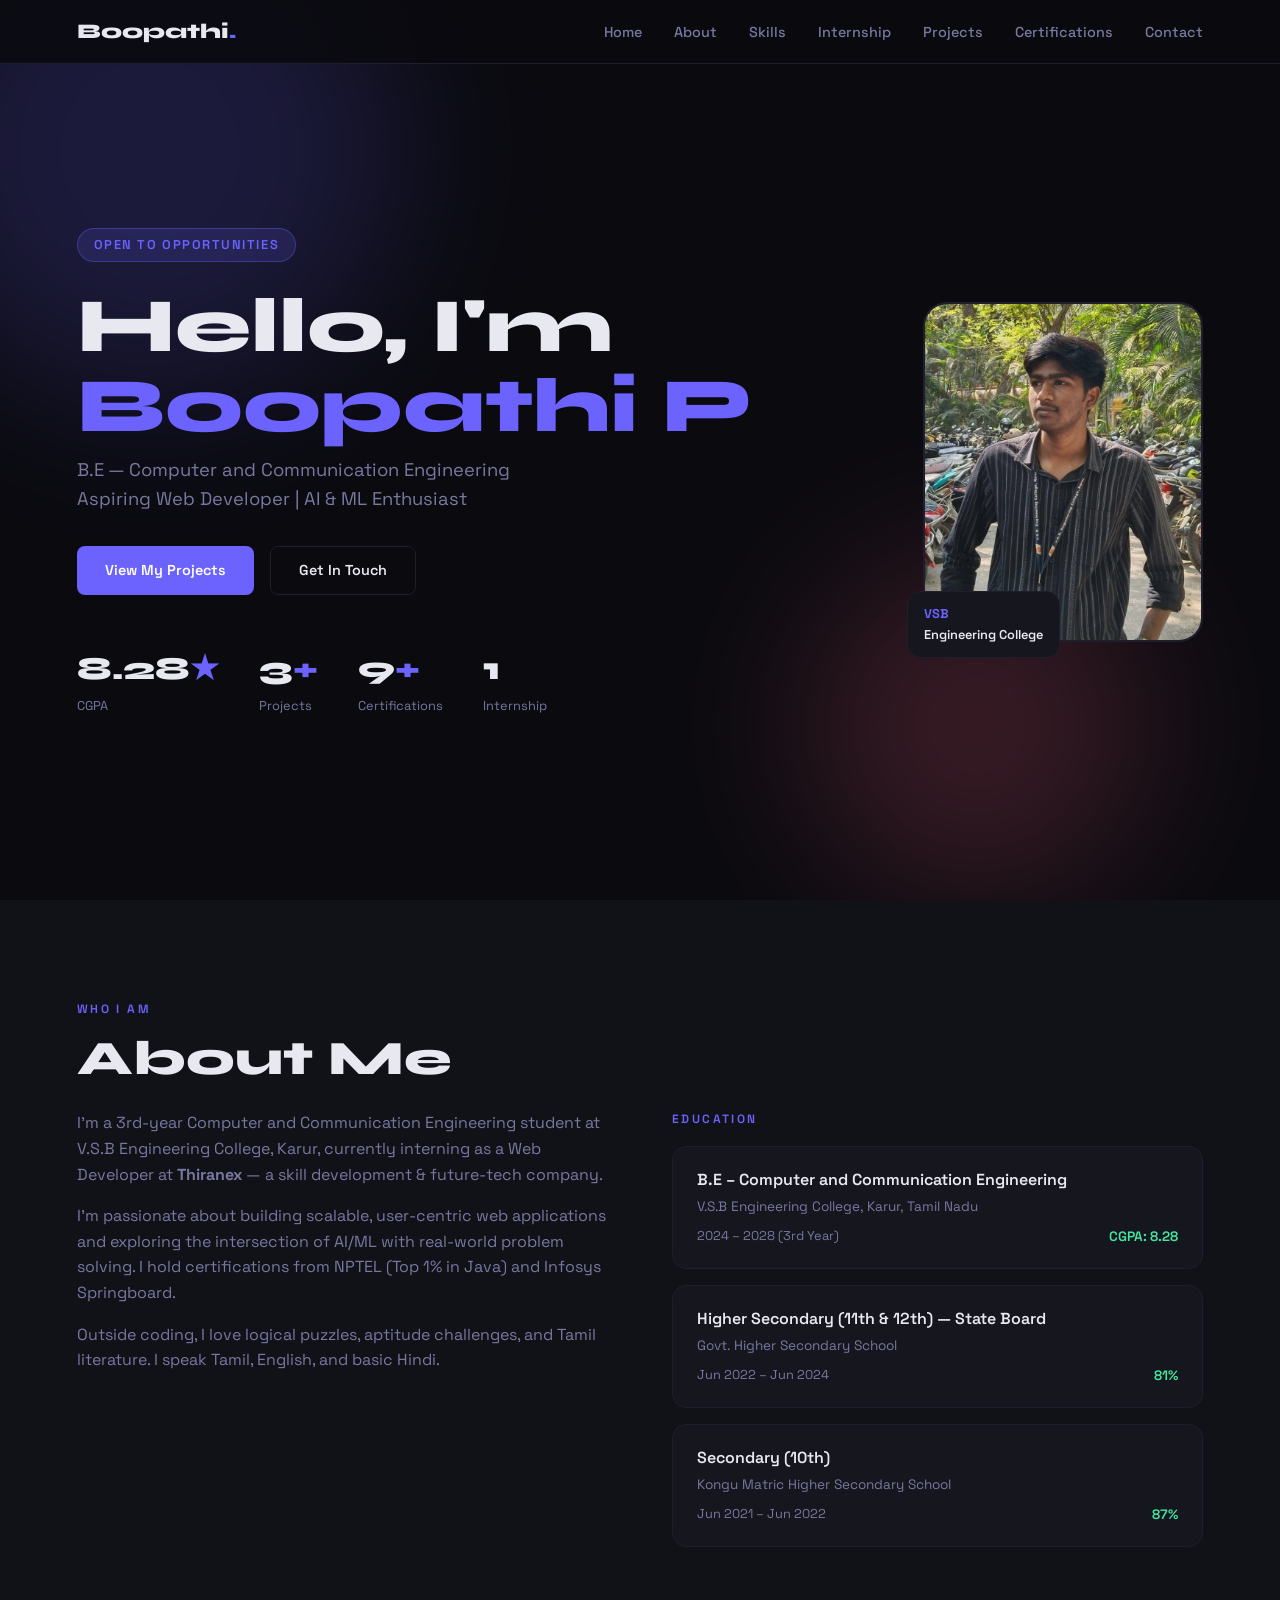
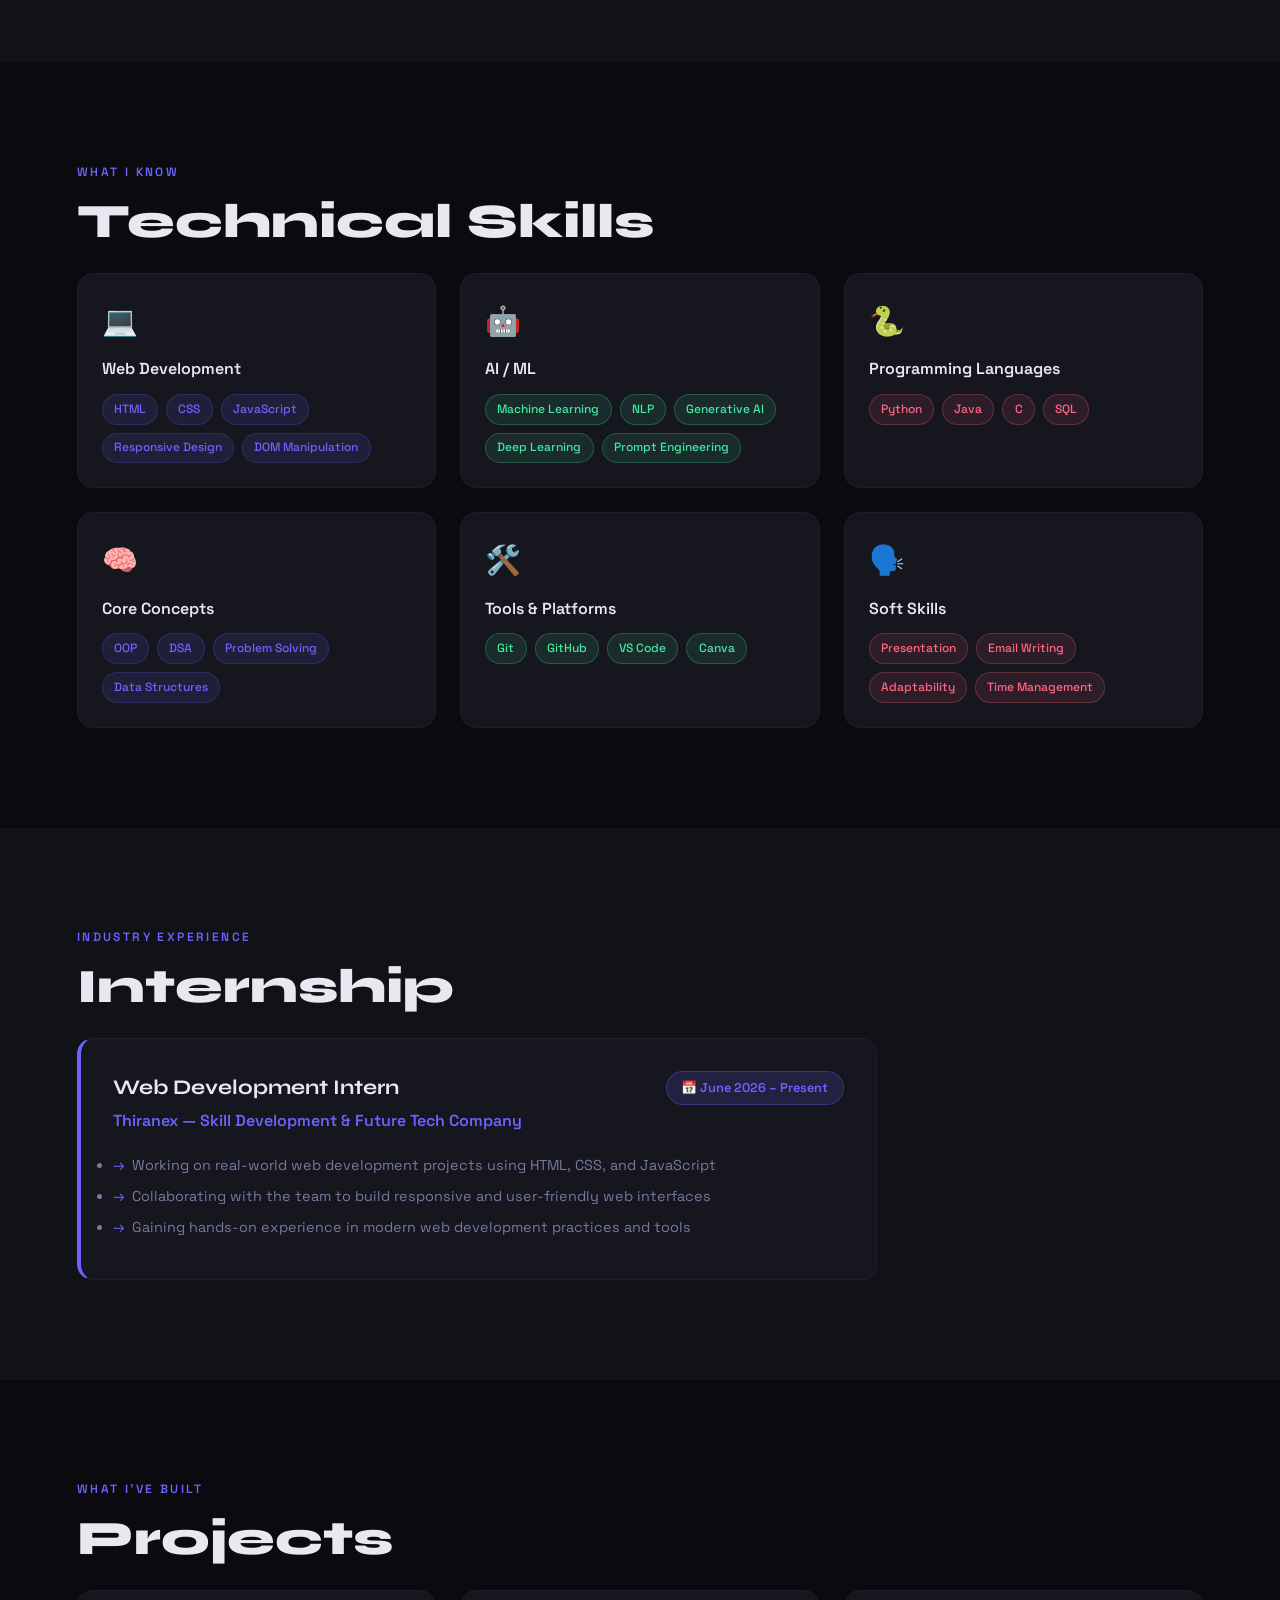
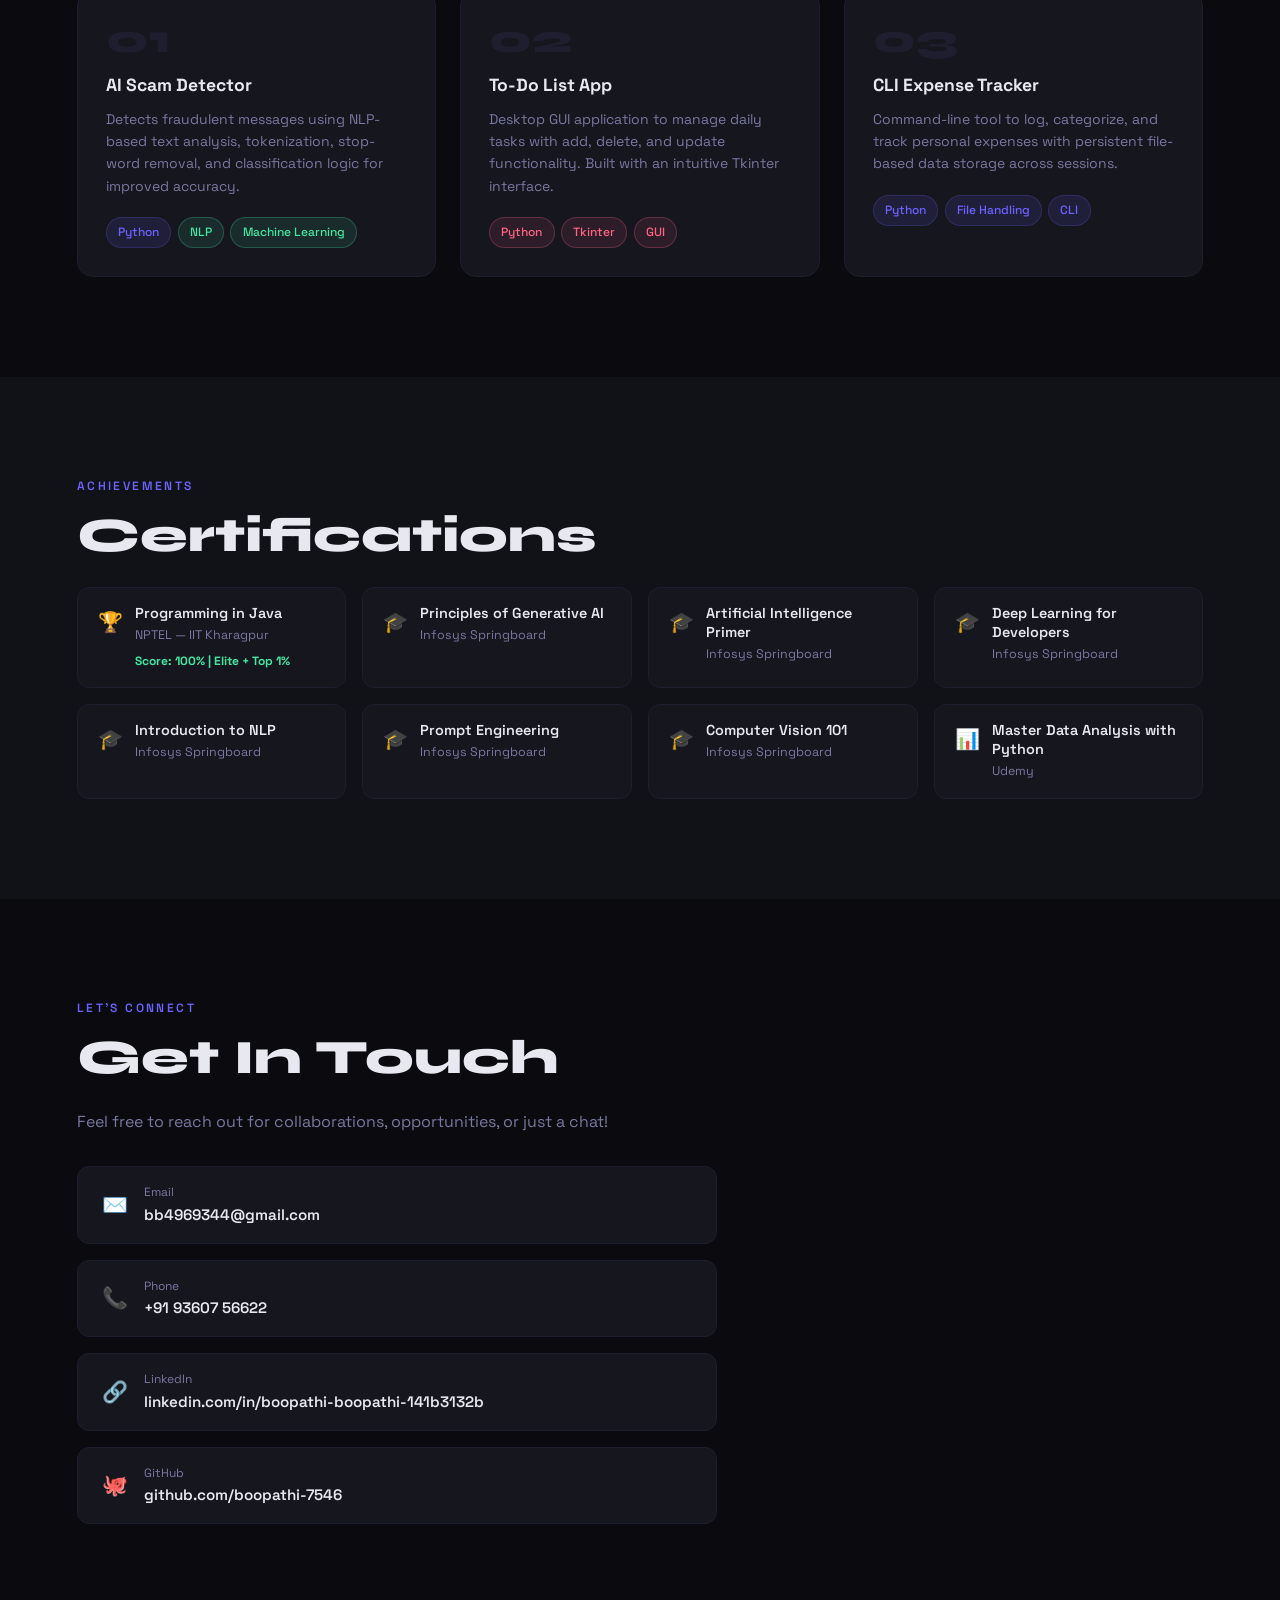
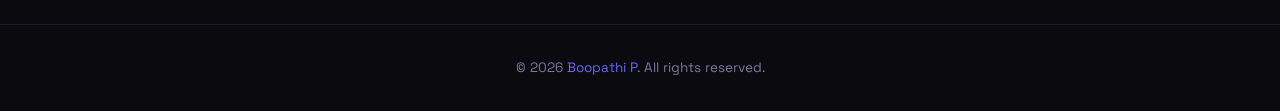
==== index.html @ d45535d6 "Update index.html" ====
<!DOCTYPE html>
<html lang="en">
<head>
  <meta charset="UTF-8" />
  <meta name="viewport" content="width=device-width, initial-scale=1.0"/>
  <meta name="description" content="Boopathi P — Computer and Communication Engineering student at VSB Engineering College. Aspiring Web Developer specializing in AI/ML and Full-Stack Development."/>
  <title>Boopathi P — Web Developer & AI/ML Enthusiast</title>
  <link rel="preconnect" href="https://fonts.googleapis.com">
  <link href="https://fonts.googleapis.com/css2?family=Space+Grotesk:wght@300;400;500;600;700&family=Syne:wght@400;600;700;800&display=swap" rel="stylesheet">
  <style>
    :root {
      --bg: #0a0a0f;
      --surface: #111118;
      --card: #16161f;
      --border: #1e1e2e;
      --accent: #6c63ff;
      --accent2: #ff6584;
      --accent3: #43e8a0;
      --text: #e8e8f0;
      --muted: #7878a0;
      --nav-h: 64px;
    }

    * { margin: 0; padding: 0; box-sizing: border-box; }

    html { scroll-behavior: smooth; }

    body {
      background: var(--bg);
      color: var(--text);
      font-family: 'Space Grotesk', sans-serif;
      line-height: 1.6;
    }

    /* ───── NAV ───── */
    nav {
      position: fixed; top: 0; left: 0; right: 0; z-index: 100;
      height: var(--nav-h);
      background: rgba(10,10,15,0.85);
      backdrop-filter: blur(16px);
      border-bottom: 1px solid var(--border);
      display: flex; align-items: center; justify-content: space-between;
      padding: 0 6vw;
    }
    .nav-logo {
      font-family: 'Syne', sans-serif;
      font-weight: 800; font-size: 1.3rem;
      color: var(--text);
      text-decoration: none;
    }
    .nav-logo span { color: var(--accent); }
    .nav-links { display: flex; gap: 2rem; list-style: none; }
    .nav-links a {
      color: var(--muted); text-decoration: none;
      font-size: 0.9rem; font-weight: 500;
      transition: color 0.2s;
    }
    .nav-links a:hover { color: var(--text); }

    /* ───── SECTIONS ───── */
    section { padding: 100px 6vw; }
    section:first-of-type { padding-top: calc(var(--nav-h) + 80px); }

    .section-label {
      font-size: 0.75rem; font-weight: 600;
      letter-spacing: 0.2em; text-transform: uppercase;
      color: var(--accent); margin-bottom: 0.75rem;
    }
    .section-title {
      font-family: 'Syne', sans-serif;
      font-size: clamp(2rem, 4vw, 3rem);
      font-weight: 800; line-height: 1.15;
      margin-bottom: 1.5rem;
    }

    /* ───── HERO ───── */
    #home {
      min-height: 100vh;
      display: flex; align-items: center;
      position: relative; overflow: hidden;
    }
    .hero-grid {
      display: grid;
      grid-template-columns: 1fr auto;
      gap: 4rem; align-items: center;
      width: 100%; max-width: 1200px; margin: auto;
    }
    .hero-tag {
      display: inline-block;
      background: rgba(108,99,255,0.15);
      border: 1px solid rgba(108,99,255,0.35);
      color: var(--accent);
      font-size: 0.8rem; font-weight: 600;
      letter-spacing: 0.12em; text-transform: uppercase;
      padding: 0.35rem 1rem; border-radius: 100px;
      margin-bottom: 1.5rem;
    }
    .hero-name {
      font-family: 'Syne', sans-serif;
      font-size: clamp(2.8rem, 6vw, 5rem);
      font-weight: 800; line-height: 1.05;
      margin-bottom: 0.5rem;
    }
    .hero-name .highlight { color: var(--accent); }
    .hero-sub {
      font-size: 1.15rem; color: var(--muted);
      margin-bottom: 2rem; max-width: 480px;
    }
    .hero-btns { display: flex; gap: 1rem; flex-wrap: wrap; }
    .btn {
      display: inline-flex; align-items: center; gap: 0.5rem;
      padding: 0.75rem 1.75rem;
      border-radius: 8px; font-weight: 600;
      font-size: 0.9rem; text-decoration: none;
      transition: all 0.2s; cursor: pointer; border: none;
    }
    .btn-primary {
      background: var(--accent); color: #fff;
    }
    .btn-primary:hover { background: #5750d9; transform: translateY(-2px); }
    .btn-outline {
      background: transparent;
      border: 1.5px solid var(--border);
      color: var(--text);
    }
    .btn-outline:hover { border-color: var(--accent); color: var(--accent); }

    .hero-stats {
      display: flex; gap: 2.5rem; margin-top: 3rem;
    }
    .stat-num {
      font-family: 'Syne', sans-serif;
      font-size: 2rem; font-weight: 800; color: var(--text);
    }
    .stat-num span { color: var(--accent); }
    .stat-label { font-size: 0.8rem; color: var(--muted); margin-top: 0.1rem; }

    /* Photo card */
    .hero-photo-wrap {
      position: relative; flex-shrink: 0;
    }
    .hero-photo {
      width: 280px; height: 340px;
      border-radius: 24px;
      object-fit: cover; object-position: center top;
      display: block;
      border: 2px solid var(--border);
      filter: grayscale(15%);
    }
    .photo-badge {
      position: absolute; bottom: -16px; left: -16px;
      background: var(--card);
      border: 1.5px solid var(--border);
      border-radius: 14px;
      padding: 0.75rem 1rem;
      font-size: 0.8rem; font-weight: 600;
    }
    .photo-badge .college { color: var(--accent); font-weight: 700; }

    /* bg blobs */
    .blob {
      position: absolute; border-radius: 50%;
      filter: blur(80px); pointer-events: none; opacity: 0.18;
    }
    .blob-1 { width: 500px; height: 500px; background: var(--accent); top: -100px; left: -100px; }
    .blob-2 { width: 350px; height: 350px; background: var(--accent2); bottom: 0; right: 10%; }

    /* ───── ABOUT ───── */
    #about { background: var(--surface); }
    .about-grid {
      display: grid; grid-template-columns: 1fr 1fr; gap: 4rem; align-items: start;
    }
    .about-text p { color: var(--muted); margin-bottom: 1rem; }
    .edu-card {
      background: var(--card); border: 1px solid var(--border);
      border-radius: 14px; padding: 1.25rem 1.5rem;
      margin-bottom: 1rem;
    }
    .edu-card h4 { font-size: 1rem; font-weight: 600; margin-bottom: 0.25rem; }
    .edu-card .inst { color: var(--muted); font-size: 0.85rem; }
    .edu-card .meta { display: flex; justify-content: space-between; margin-top: 0.5rem; }
    .edu-card .year { color: var(--muted); font-size: 0.8rem; }
    .edu-card .score { color: var(--accent3); font-weight: 600; font-size: 0.85rem; }

    /* ───── SKILLS ───── */
    #skills { }
    .skills-grid { display: grid; grid-template-columns: repeat(auto-fit, minmax(280px, 1fr)); gap: 1.5rem; }
    .skill-card {
      background: var(--card); border: 1px solid var(--border);
      border-radius: 16px; padding: 1.5rem;
      transition: border-color 0.2s, transform 0.2s;
    }
    .skill-card:hover { border-color: var(--accent); transform: translateY(-4px); }
    .skill-icon { font-size: 1.8rem; margin-bottom: 0.75rem; }
    .skill-card h3 { font-size: 1rem; font-weight: 600; margin-bottom: 0.75rem; }
    .skill-tags { display: flex; flex-wrap: wrap; gap: 0.5rem; }
    .tag {
      background: rgba(108,99,255,0.12);
      border: 1px solid rgba(108,99,255,0.2);
      color: var(--accent);
      font-size: 0.75rem; font-weight: 500;
      padding: 0.3rem 0.7rem; border-radius: 100px;
    }
    .tag.green {
      background: rgba(67,232,160,0.1);
      border-color: rgba(67,232,160,0.25);
      color: var(--accent3);
    }
    .tag.pink {
      background: rgba(255,101,132,0.1);
      border-color: rgba(255,101,132,0.25);
      color: var(--accent2);
    }

    /* ───── INTERNSHIP ───── */
    #internship { background: var(--surface); }
    .intern-card {
      background: var(--card); border: 1px solid var(--border);
      border-left: 4px solid var(--accent);
      border-radius: 16px; padding: 2rem;
      max-width: 800px;
    }
    .intern-header { display: flex; justify-content: space-between; align-items: flex-start; flex-wrap: wrap; gap: 1rem; }
    .intern-title { font-family: 'Syne', sans-serif; font-size: 1.3rem; font-weight: 700; }
    .intern-company { color: var(--accent); font-weight: 600; margin: 0.25rem 0; }
    .intern-date {
      background: rgba(108,99,255,0.15); border: 1px solid rgba(108,99,255,0.3);
      color: var(--accent); font-size: 0.8rem; font-weight: 600;
      padding: 0.35rem 0.9rem; border-radius: 100px; white-space: nowrap;
      height: fit-content;
    }
    .intern-desc { margin-top: 1rem; }
    .intern-desc li {
      color: var(--muted); font-size: 0.9rem; margin-bottom: 0.5rem;
      padding-left: 1.2rem; position: relative;
    }
    .intern-desc li::before {
      content: '→'; color: var(--accent);
      position: absolute; left: 0;
    }

    /* ───── PROJECTS ───── */
    #projects { }
    .projects-grid { display: grid; grid-template-columns: repeat(auto-fit, minmax(300px, 1fr)); gap: 1.5rem; }
    .project-card {
      background: var(--card); border: 1px solid var(--border);
      border-radius: 16px; padding: 1.75rem;
      transition: border-color 0.25s, transform 0.25s;
      position: relative; overflow: hidden;
    }
    .project-card::before {
      content: '';
      position: absolute; top: 0; left: 0; right: 0; height: 3px;
      background: linear-gradient(90deg, var(--accent), var(--accent2));
      opacity: 0; transition: opacity 0.25s;
    }
    .project-card:hover { border-color: var(--accent); transform: translateY(-5px); }
    .project-card:hover::before { opacity: 1; }
    .project-num {
      font-family: 'Syne', sans-serif;
      font-size: 2.5rem; font-weight: 800;
      color: var(--border); line-height: 1;
      margin-bottom: 0.75rem;
    }
    .project-card h3 { font-size: 1.1rem; font-weight: 700; margin-bottom: 0.5rem; }
    .project-card p { color: var(--muted); font-size: 0.875rem; margin-bottom: 1.25rem; }
    .project-tech { display: flex; flex-wrap: wrap; gap: 0.4rem; }

    /* ───── CERTIFICATIONS ───── */
    #certifications { background: var(--surface); }
    .cert-list { display: grid; grid-template-columns: repeat(auto-fill, minmax(260px, 1fr)); gap: 1rem; }
    .cert-item {
      background: var(--card); border: 1px solid var(--border);
      border-radius: 12px; padding: 1rem 1.25rem;
      display: flex; align-items: flex-start; gap: 0.75rem;
      transition: border-color 0.2s;
    }
    .cert-item:hover { border-color: var(--accent3); }
    .cert-icon { font-size: 1.25rem; flex-shrink: 0; margin-top: 0.1rem; }
    .cert-name { font-weight: 600; font-size: 0.9rem; line-height: 1.3; }
    .cert-provider { color: var(--muted); font-size: 0.78rem; margin-top: 0.2rem; }
    .cert-score {
      margin-top: 0.35rem;
      font-size: 0.75rem; font-weight: 700;
      color: var(--accent3);
    }

    /* ───── CONTACT ───── */
    #contact { }
    .contact-wrap { max-width: 640px; }
    .contact-links { display: flex; flex-direction: column; gap: 1rem; margin-top: 2rem; }
    .contact-link {
      display: flex; align-items: center; gap: 1rem;
      background: var(--card); border: 1px solid var(--border);
      border-radius: 12px; padding: 1rem 1.5rem;
      text-decoration: none; color: var(--text);
      transition: border-color 0.2s, transform 0.2s;
    }
    .contact-link:hover { border-color: var(--accent); transform: translateX(6px); }
    .contact-link-icon { font-size: 1.3rem; }
    .contact-link-label { font-size: 0.75rem; color: var(--muted); }
    .contact-link-value { font-weight: 600; font-size: 0.95rem; }

    /* ───── FOOTER ───── */
    footer {
      text-align: center; padding: 2rem 6vw;
      border-top: 1px solid var(--border);
      color: var(--muted); font-size: 0.85rem;
    }
    footer span { color: var(--accent); }

    /* ───── RESPONSIVE ───── */
   @media (max-width: 768px) {
  .hero-grid {
    grid-template-columns: 1fr;
    text-align: center;
  }

  .hero-photo-wrap {
    display: block;
    margin: 0 auto 2rem;
  }

  .hero-photo {
    width: 220px;
    height: 270px;
    margin: auto;
  }

  .about-grid {
    grid-template-columns: 1fr;
  }

  .nav-links {
    display: none;
  }

  .hero-stats {
    gap: 1rem;
    justify-content: center;
    flex-wrap: wrap;
  }
}
    /* ───── ANIMATIONS ───── */
    @keyframes fadeUp {
      from { opacity: 0; transform: translateY(30px); }
      to   { opacity: 1; transform: translateY(0); }
    }
    .hero-tag, .hero-name, .hero-sub, .hero-btns, .hero-stats {
      animation: fadeUp 0.7s ease both;
    }
    .hero-tag   { animation-delay: 0.1s; }
    .hero-name  { animation-delay: 0.2s; }
    .hero-sub   { animation-delay: 0.3s; }
    .hero-btns  { animation-delay: 0.4s; }
    .hero-stats { animation-delay: 0.5s; }
  </style>
</head>
<body>

<!-- NAV -->
<nav>
  <a class="nav-logo" href="#home">Boopathi<span>.</span></a>
  <ul class="nav-links">
    <li><a href="#home">Home</a></li>
    <li><a href="#about">About</a></li>
    <li><a href="#skills">Skills</a></li>
    <li><a href="#internship">Internship</a></li>
    <li><a href="#projects">Projects</a></li>
    <li><a href="#certifications">Certifications</a></li>
    <li><a href="#contact">Contact</a></li>
  </ul>
</nav>

<!-- HERO -->
<section id="home">
  <div class="blob blob-1"></div>
  <div class="blob blob-2"></div>
  <div class="hero-grid">
    <div>
      <div class="hero-tag">Open to Opportunities</div>
      <h1 class="hero-name">Hello, I'm<br><span class="highlight">Boopathi P</span></h1>
      <p class="hero-sub">B.E — Computer and Communication Engineering<br>
        Aspiring Web Developer | AI & ML Enthusiast</p>
      <div class="hero-btns">
        <a href="#projects" class="btn btn-primary">View My Projects</a>
        <a href="#contact" class="btn btn-outline">Get In Touch</a>
      </div>
      <div class="hero-stats">
        <div>
          <div class="stat-num">8.28<span>★</span></div>
          <div class="stat-label">CGPA</div>
        </div>
        <div>
          <div class="stat-num">3<span>+</span></div>
          <div class="stat-label">Projects</div>
        </div>
        <div>
          <div class="stat-num">9<span>+</span></div>
          <div class="stat-label">Certifications</div>
        </div>
        <div>
          <div class="stat-num">1</div>
          <div class="stat-label">Internship</div>
        </div>
      </div>
    </div>
    <div class="hero-photo-wrap">
      <!-- Replace the src below with your actual photo path -->
      <img class="hero-photo" src="boopathi.jpeg" alt="Boopathi P — CCE student at VSB Engineering College" />
      <div class="photo-badge">
        <div class="college">VSB</div>
        <div>Engineering College</div>
      </div>
    </div>
  </div>
</section>

<!-- ABOUT -->
<section id="about">
  <div class="section-label">Who I Am</div>
  <h2 class="section-title">About Me</h2>
  <div class="about-grid">
    <div class="about-text">
      <p>I'm a 3rd-year Computer and Communication Engineering student at V.S.B Engineering College, Karur, currently interning as a Web Developer at <strong>Thiranex</strong> — a skill development & future-tech company.</p>
      <p>I'm passionate about building scalable, user-centric web applications and exploring the intersection of AI/ML with real-world problem solving. I hold certifications from NPTEL (Top 1% in Java) and Infosys Springboard.</p>
      <p>Outside coding, I love logical puzzles, aptitude challenges, and Tamil literature. I speak Tamil, English, and basic Hindi.</p>
    </div>
    <div>
      <div class="section-label" style="margin-bottom:1rem;">Education</div>
      <div class="edu-card">
        <h4>B.E – Computer and Communication Engineering</h4>
        <div class="inst">V.S.B Engineering College, Karur, Tamil Nadu</div>
        <div class="meta">
          <span class="year">2024 – 2028 (3rd Year)</span>
          <span class="score">CGPA: 8.28</span>
        </div>
      </div>
      <div class="edu-card">
        <h4>Higher Secondary (11th & 12th) — State Board</h4>
        <div class="inst">Govt. Higher Secondary School</div>
        <div class="meta">
          <span class="year">Jun 2022 – Jun 2024</span>
          <span class="score">81%</span>
        </div>
      </div>
      <div class="edu-card">
        <h4>Secondary (10th)</h4>
        <div class="inst">Kongu Matric Higher Secondary School</div>
        <div class="meta">
          <span class="year">Jun 2021 – Jun 2022</span>
          <span class="score">87%</span>
        </div>
      </div>
    </div>
  </div>
</section>

<!-- SKILLS -->
<section id="skills">
  <div class="section-label">What I Know</div>
  <h2 class="section-title">Technical Skills</h2>
  <div class="skills-grid">
    <div class="skill-card">
      <div class="skill-icon">💻</div>
      <h3>Web Development</h3>
      <div class="skill-tags">
        <span class="tag">HTML</span>
        <span class="tag">CSS</span>
        <span class="tag">JavaScript</span>
        <span class="tag">Responsive Design</span>
        <span class="tag">DOM Manipulation</span>
      </div>
    </div>
    <div class="skill-card">
      <div class="skill-icon">🤖</div>
      <h3>AI / ML</h3>
      <div class="skill-tags">
        <span class="tag green">Machine Learning</span>
        <span class="tag green">NLP</span>
        <span class="tag green">Generative AI</span>
        <span class="tag green">Deep Learning</span>
        <span class="tag green">Prompt Engineering</span>
      </div>
    </div>
    <div class="skill-card">
      <div class="skill-icon">🐍</div>
      <h3>Programming Languages</h3>
      <div class="skill-tags">
        <span class="tag pink">Python</span>
        <span class="tag pink">Java</span>
        <span class="tag pink">C</span>
        <span class="tag pink">SQL</span>
      </div>
    </div>
    <div class="skill-card">
      <div class="skill-icon">🧠</div>
      <h3>Core Concepts</h3>
      <div class="skill-tags">
        <span class="tag">OOP</span>
        <span class="tag">DSA</span>
        <span class="tag">Problem Solving</span>
        <span class="tag">Data Structures</span>
      </div>
    </div>
    <div class="skill-card">
      <div class="skill-icon">🛠️</div>
      <h3>Tools & Platforms</h3>
      <div class="skill-tags">
        <span class="tag green">Git</span>
        <span class="tag green">GitHub</span>
        <span class="tag green">VS Code</span>
        <span class="tag green">Canva</span>
      </div>
    </div>
    <div class="skill-card">
      <div class="skill-icon">🗣️</div>
      <h3>Soft Skills</h3>
      <div class="skill-tags">
        <span class="tag pink">Presentation</span>
        <span class="tag pink">Email Writing</span>
        <span class="tag pink">Adaptability</span>
        <span class="tag pink">Time Management</span>
      </div>
    </div>
  </div>
</section>

<!-- INTERNSHIP -->
<section id="internship">
  <div class="section-label">Industry Experience</div>
  <h2 class="section-title">Internship</h2>
  <div class="intern-card">
    <div class="intern-header">
      <div>
        <div class="intern-title">Web Development Intern</div>
        <div class="intern-company">Thiranex — Skill Development & Future Tech Company</div>
      </div>
      <div class="intern-date">📅 June 2026 – Present</div>
    </div>
    <ul class="intern-desc">
      <li>Working on real-world web development projects using HTML, CSS, and JavaScript</li>
      <li>Collaborating with the team to build responsive and user-friendly web interfaces</li>
      <li>Gaining hands-on experience in modern web development practices and tools</li>
    </ul>
  </div>
</section>

<!-- PROJECTS -->
<section id="projects">
  <div class="section-label">What I've Built</div>
  <h2 class="section-title">Projects</h2>
  <div class="projects-grid">
    <div class="project-card">
      <div class="project-num">01</div>
      <h3>AI Scam Detector</h3>
      <p>Detects fraudulent messages using NLP-based text analysis, tokenization, stop-word removal, and classification logic for improved accuracy.</p>
      <div class="project-tech">
        <span class="tag">Python</span>
        <span class="tag green">NLP</span>
        <span class="tag green">Machine Learning</span>
      </div>
    </div>
    <div class="project-card">
      <div class="project-num">02</div>
      <h3>To-Do List App</h3>
      <p>Desktop GUI application to manage daily tasks with add, delete, and update functionality. Built with an intuitive Tkinter interface.</p>
      <div class="project-tech">
        <span class="tag pink">Python</span>
        <span class="tag pink">Tkinter</span>
        <span class="tag pink">GUI</span>
      </div>
    </div>
    <div class="project-card">
      <div class="project-num">03</div>
      <h3>CLI Expense Tracker</h3>
      <p>Command-line tool to log, categorize, and track personal expenses with persistent file-based data storage across sessions.</p>
      <div class="project-tech">
        <span class="tag">Python</span>
        <span class="tag">File Handling</span>
        <span class="tag">CLI</span>
      </div>
    </div>
  </div>
</section>

<!-- CERTIFICATIONS -->
<section id="certifications">
  <div class="section-label">Achievements</div>
  <h2 class="section-title">Certifications</h2>
  <div class="cert-list">
    <div class="cert-item">
      <div class="cert-icon">🏆</div>
      <div>
        <div class="cert-name">Programming in Java</div>
        <div class="cert-provider">NPTEL — IIT Kharagpur</div>
        <div class="cert-score">Score: 100% | Elite + Top 1%</div>
      </div>
    </div>
    <div class="cert-item">
      <div class="cert-icon">🎓</div>
      <div>
        <div class="cert-name">Principles of Generative AI</div>
        <div class="cert-provider">Infosys Springboard</div>
      </div>
    </div>
    <div class="cert-item">
      <div class="cert-icon">🎓</div>
      <div>
        <div class="cert-name">Artificial Intelligence Primer</div>
        <div class="cert-provider">Infosys Springboard</div>
      </div>
    </div>
    <div class="cert-item">
      <div class="cert-icon">🎓</div>
      <div>
        <div class="cert-name">Deep Learning for Developers</div>
        <div class="cert-provider">Infosys Springboard</div>
      </div>
    </div>
    <div class="cert-item">
      <div class="cert-icon">🎓</div>
      <div>
        <div class="cert-name">Introduction to NLP</div>
        <div class="cert-provider">Infosys Springboard</div>
      </div>
    </div>
    <div class="cert-item">
      <div class="cert-icon">🎓</div>
      <div>
        <div class="cert-name">Prompt Engineering</div>
        <div class="cert-provider">Infosys Springboard</div>
      </div>
    </div>
    <div class="cert-item">
      <div class="cert-icon">🎓</div>
      <div>
        <div class="cert-name">Computer Vision 101</div>
        <div class="cert-provider">Infosys Springboard</div>
      </div>
    </div>
    <div class="cert-item">
      <div class="cert-icon">📊</div>
      <div>
        <div class="cert-name">Master Data Analysis with Python</div>
        <div class="cert-provider">Udemy</div>
      </div>
    </div>
  </div>
</section>

<!-- CONTACT -->
<section id="contact">
  <div class="section-label">Let's Connect</div>
  <h2 class="section-title">Get In Touch</h2>
  <div class="contact-wrap">
    <p style="color:var(--muted); margin-bottom:0.5rem;">Feel free to reach out for collaborations, opportunities, or just a chat!</p>
    <div class="contact-links">
      <a class="contact-link" href="mailto:bb4969344@gmail.com">
        <span class="contact-link-icon">✉️</span>
        <div>
          <div class="contact-link-label">Email</div>
          <div class="contact-link-value">bb4969344@gmail.com</div>
        </div>
      </a>
      <a class="contact-link" href="tel:+919360756622">
        <span class="contact-link-icon">📞</span>
        <div>
          <div class="contact-link-label">Phone</div>
          <div class="contact-link-value">+91 93607 56622</div>
        </div>
      </a>
      <a class="contact-link" href="https://www.linkedin.com/in/boopathi-boopathi-141b3132b" target="_blank">
        <span class="contact-link-icon">🔗</span>
        <div>
          <div class="contact-link-label">LinkedIn</div>
          <div class="contact-link-value">linkedin.com/in/boopathi-boopathi-141b3132b</div>
        </div>
      </a>
      <a class="contact-link" href="https://github.com/boopathi-7546" target="_blank">
        <span class="contact-link-icon">🐙</span>
        <div>
          <div class="contact-link-label">GitHub</div>
          <div class="contact-link-value">github.com/boopathi-7546</div>
        </div>
      </a>
    </div>
  </div>
</section>

<!-- FOOTER -->
<footer>
  <p>© 2026 <span>Boopathi P</span>. All rights reserved.</p>
</footer>

</body>
</html>
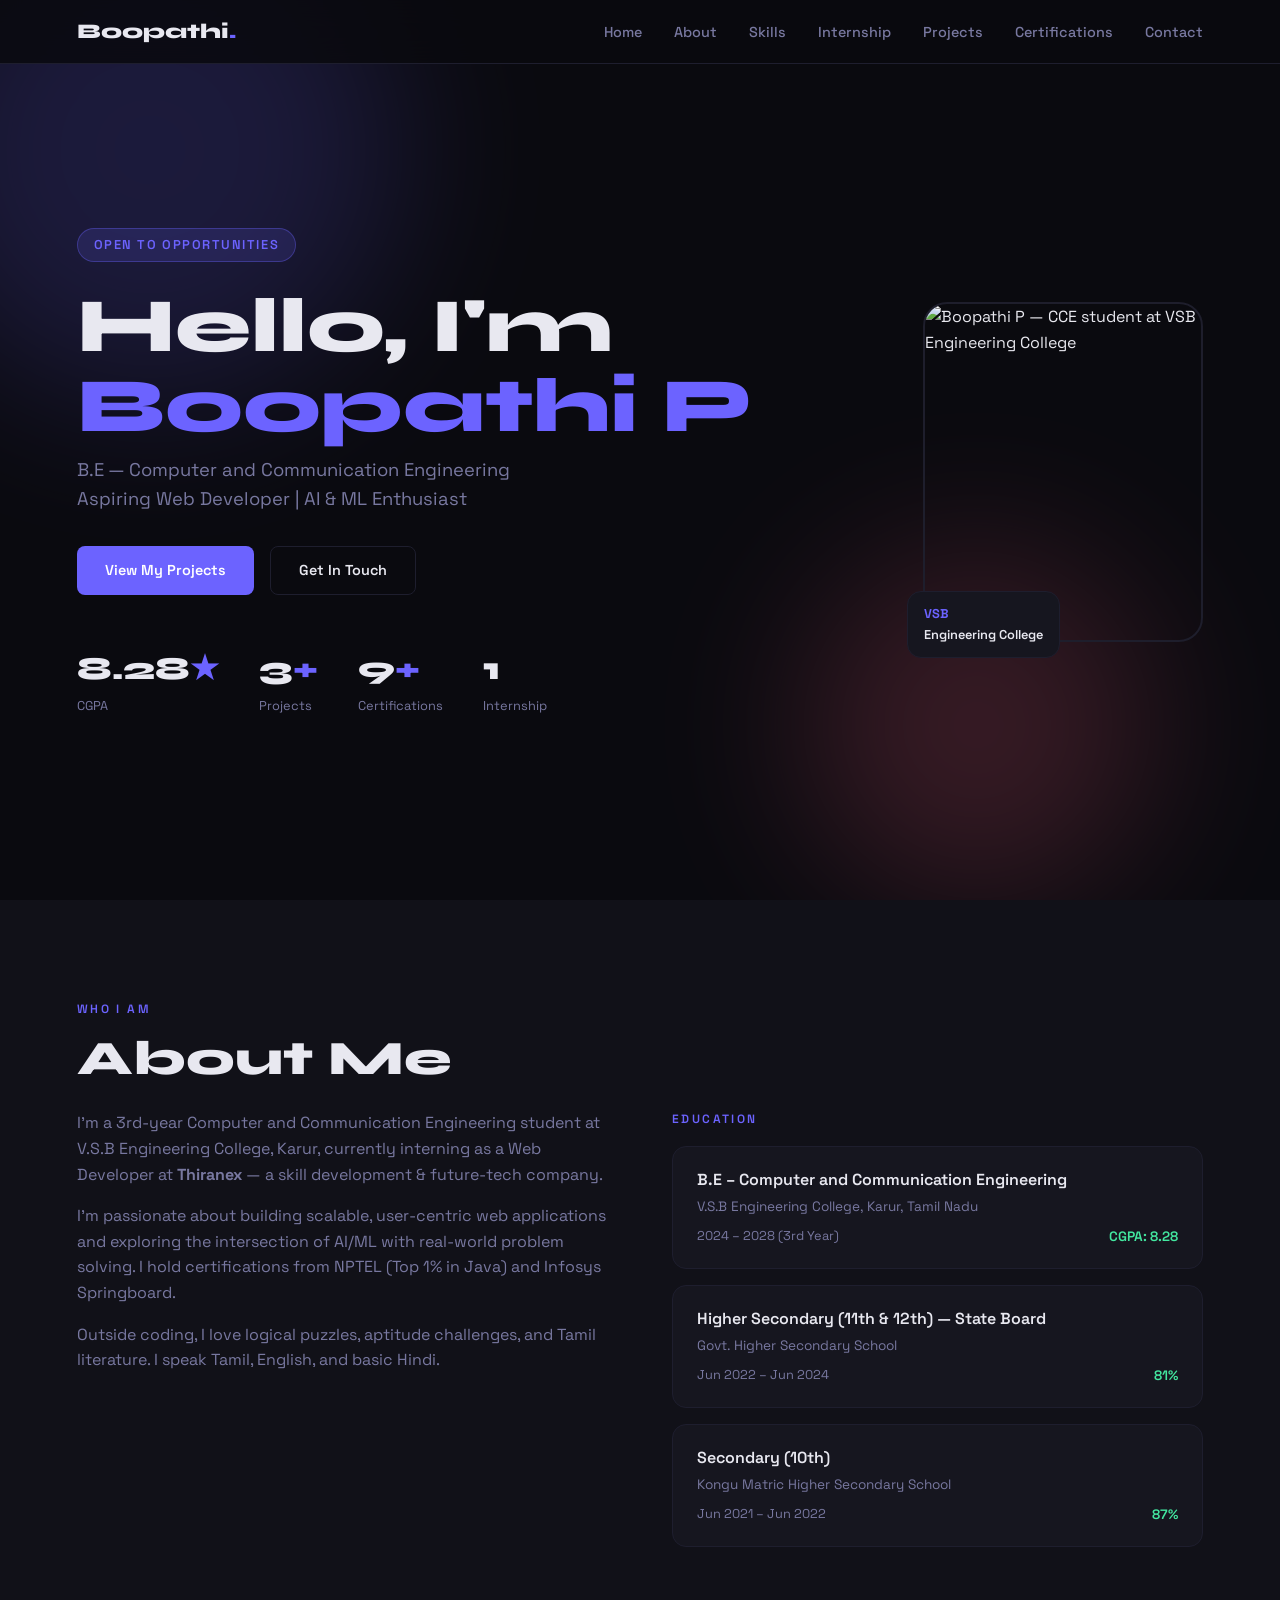
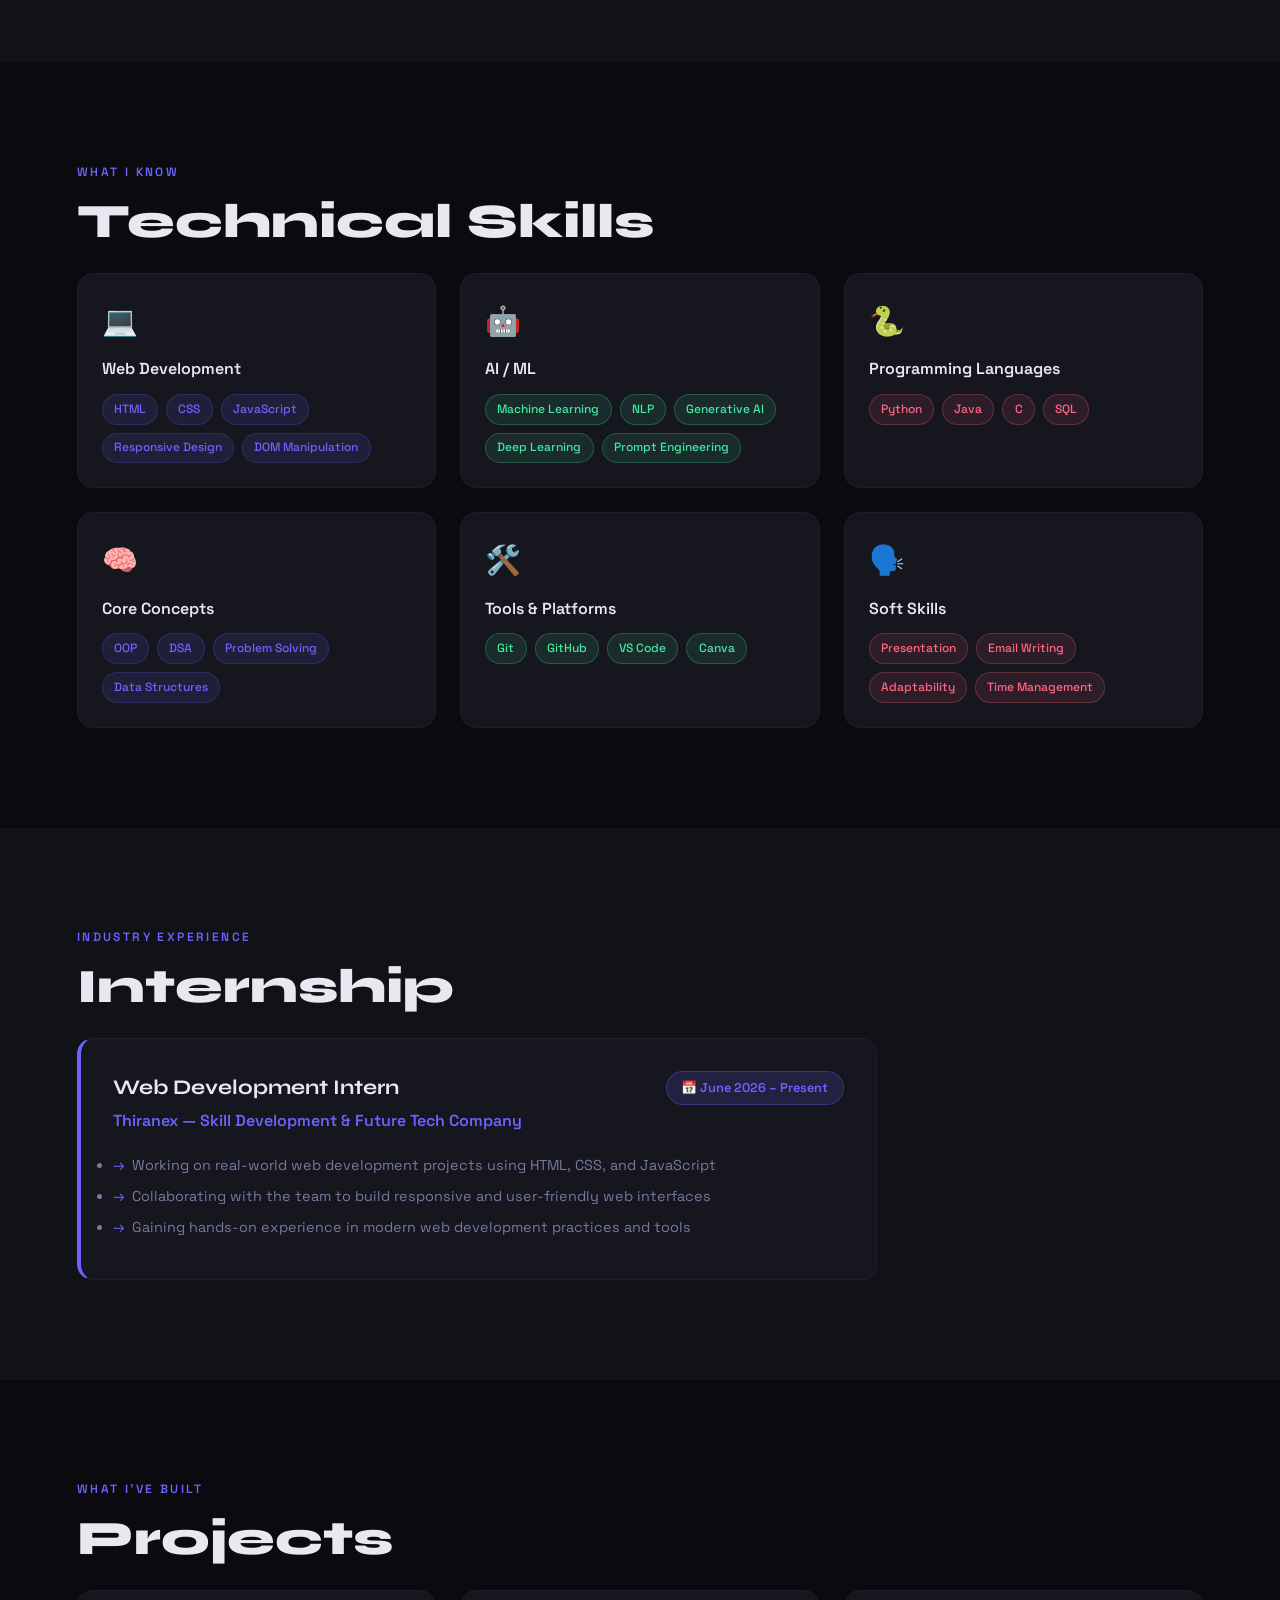
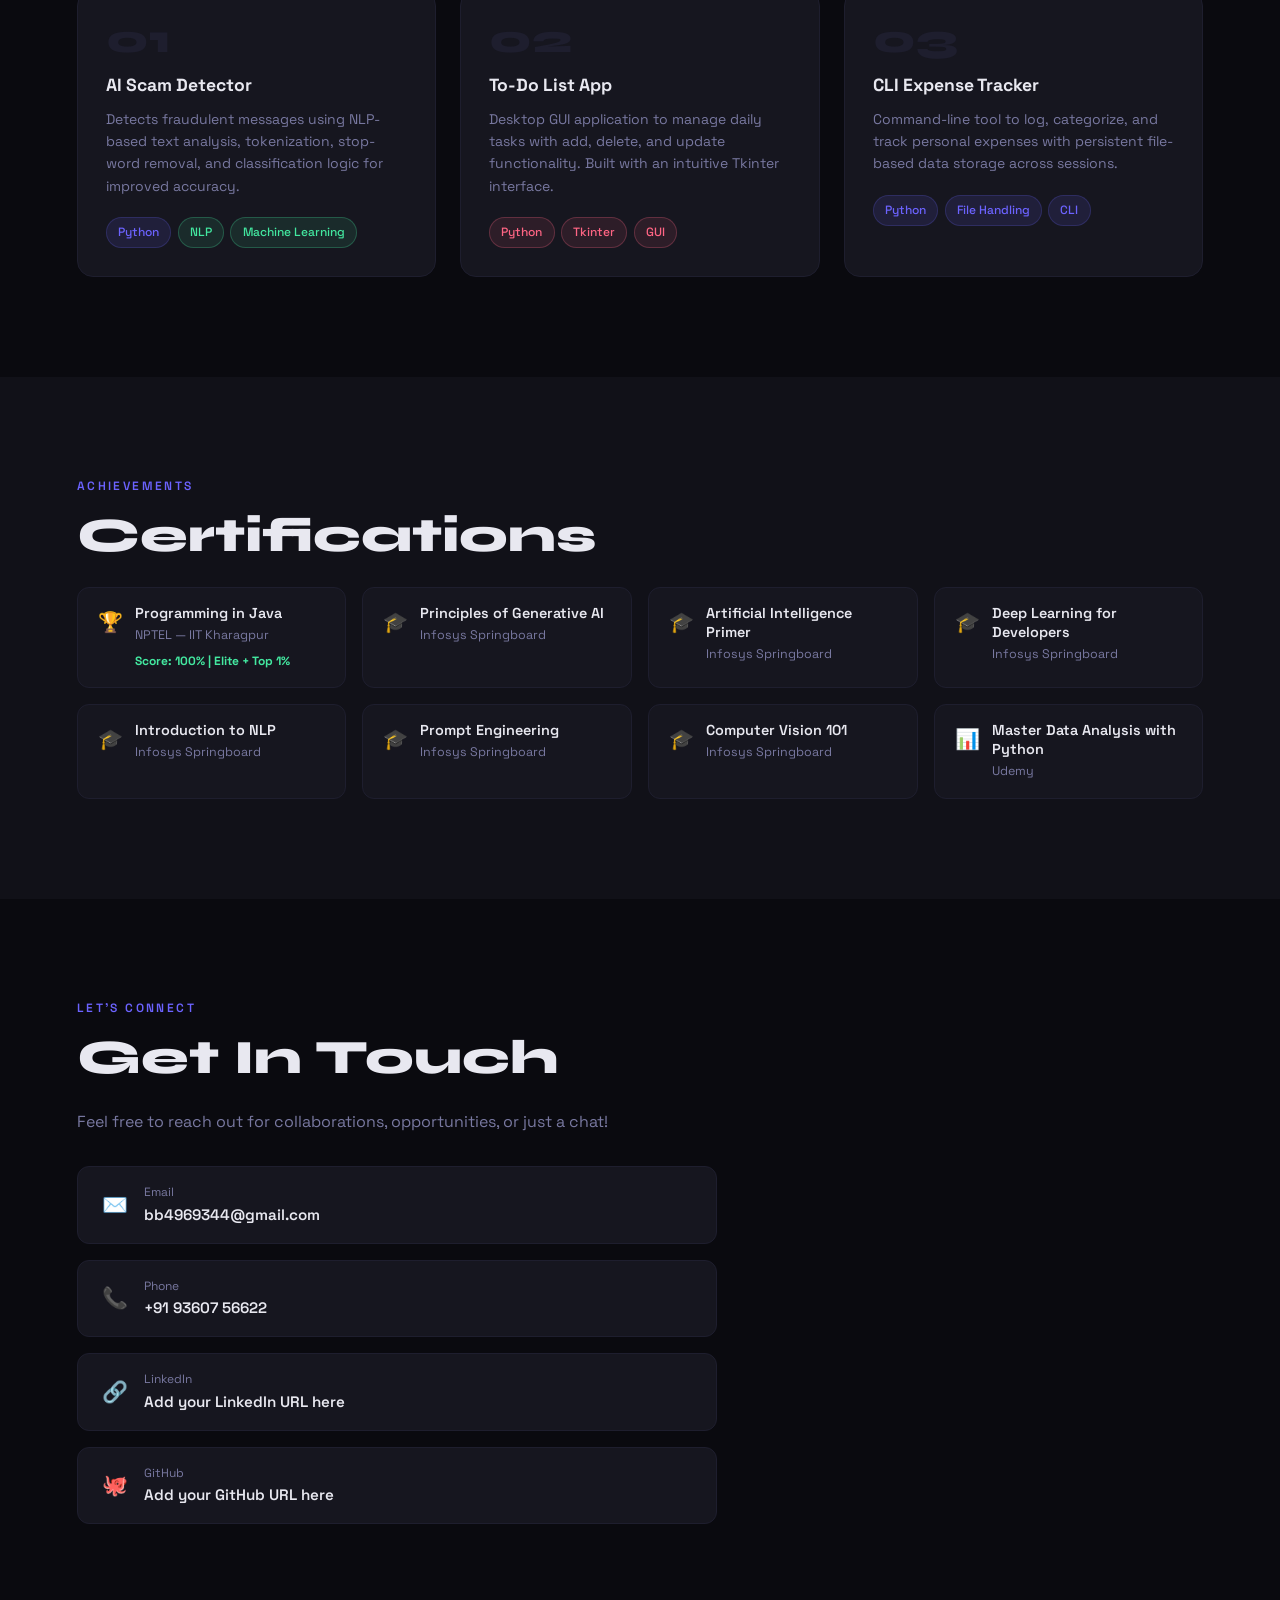
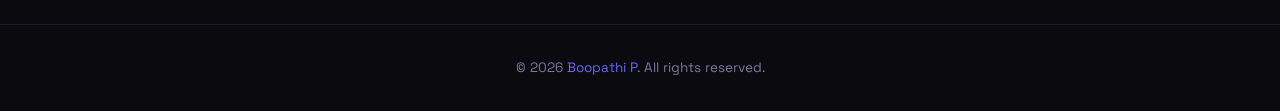
==== commit b06b892c: "Update index.html" ====
--- a/index.html
+++ b/index.html
@@ -1,3 +1,4 @@
+
 <!DOCTYPE html>
 <html lang="en">
 <head>
@@ -310,37 +311,14 @@
     footer span { color: var(--accent); }
 
     /* ───── RESPONSIVE ───── */
-   @media (max-width: 768px) {
-  .hero-grid {
-    grid-template-columns: 1fr;
-    text-align: center;
-  }
-
-  .hero-photo-wrap {
-    display: block;
-    margin: 0 auto 2rem;
-  }
-
-  .hero-photo {
-    width: 220px;
-    height: 270px;
-    margin: auto;
-  }
-
-  .about-grid {
-    grid-template-columns: 1fr;
-  }
-
-  .nav-links {
-    display: none;
-  }
-
-  .hero-stats {
-    gap: 1rem;
-    justify-content: center;
-    flex-wrap: wrap;
-  }
-}
+    @media (max-width: 768px) {
+      .hero-grid { grid-template-columns: 1fr; }
+      .hero-photo-wrap { display: none; }
+      .about-grid { grid-template-columns: 1fr; }
+      .nav-links { display: none; }
+      .hero-stats { gap: 1.5rem; }
+    }
+
     /* ───── ANIMATIONS ───── */
     @keyframes fadeUp {
       from { opacity: 0; transform: translateY(30px); }
@@ -407,7 +385,7 @@
     </div>
     <div class="hero-photo-wrap">
       <!-- Replace the src below with your actual photo path -->
-      <img class="hero-photo" src="boopathi.jpeg" alt="Boopathi P — CCE student at VSB Engineering College" />
+      <img class="hero-photo" src="me_2026-06-05_at_9_49_10_PM.jpeg" alt="Boopathi P — CCE student at VSB Engineering College" />
       <div class="photo-badge">
         <div class="college">VSB</div>
         <div>Engineering College</div>
@@ -670,18 +648,18 @@
           <div class="contact-link-value">+91 93607 56622</div>
         </div>
       </a>
-      <a class="contact-link" href="https://www.linkedin.com/in/boopathi-boopathi-141b3132b" target="_blank">
+      <a class="contact-link" href="#">
         <span class="contact-link-icon">🔗</span>
         <div>
           <div class="contact-link-label">LinkedIn</div>
-          <div class="contact-link-value">linkedin.com/in/boopathi-boopathi-141b3132b</div>
+          <div class="contact-link-value">Add your LinkedIn URL here</div>
         </div>
       </a>
-      <a class="contact-link" href="https://github.com/boopathi-7546" target="_blank">
+      <a class="contact-link" href="#">
         <span class="contact-link-icon">🐙</span>
         <div>
           <div class="contact-link-label">GitHub</div>
-          <div class="contact-link-value">github.com/boopathi-7546</div>
+          <div class="contact-link-value">Add your GitHub URL here</div>
         </div>
       </a>
     </div>
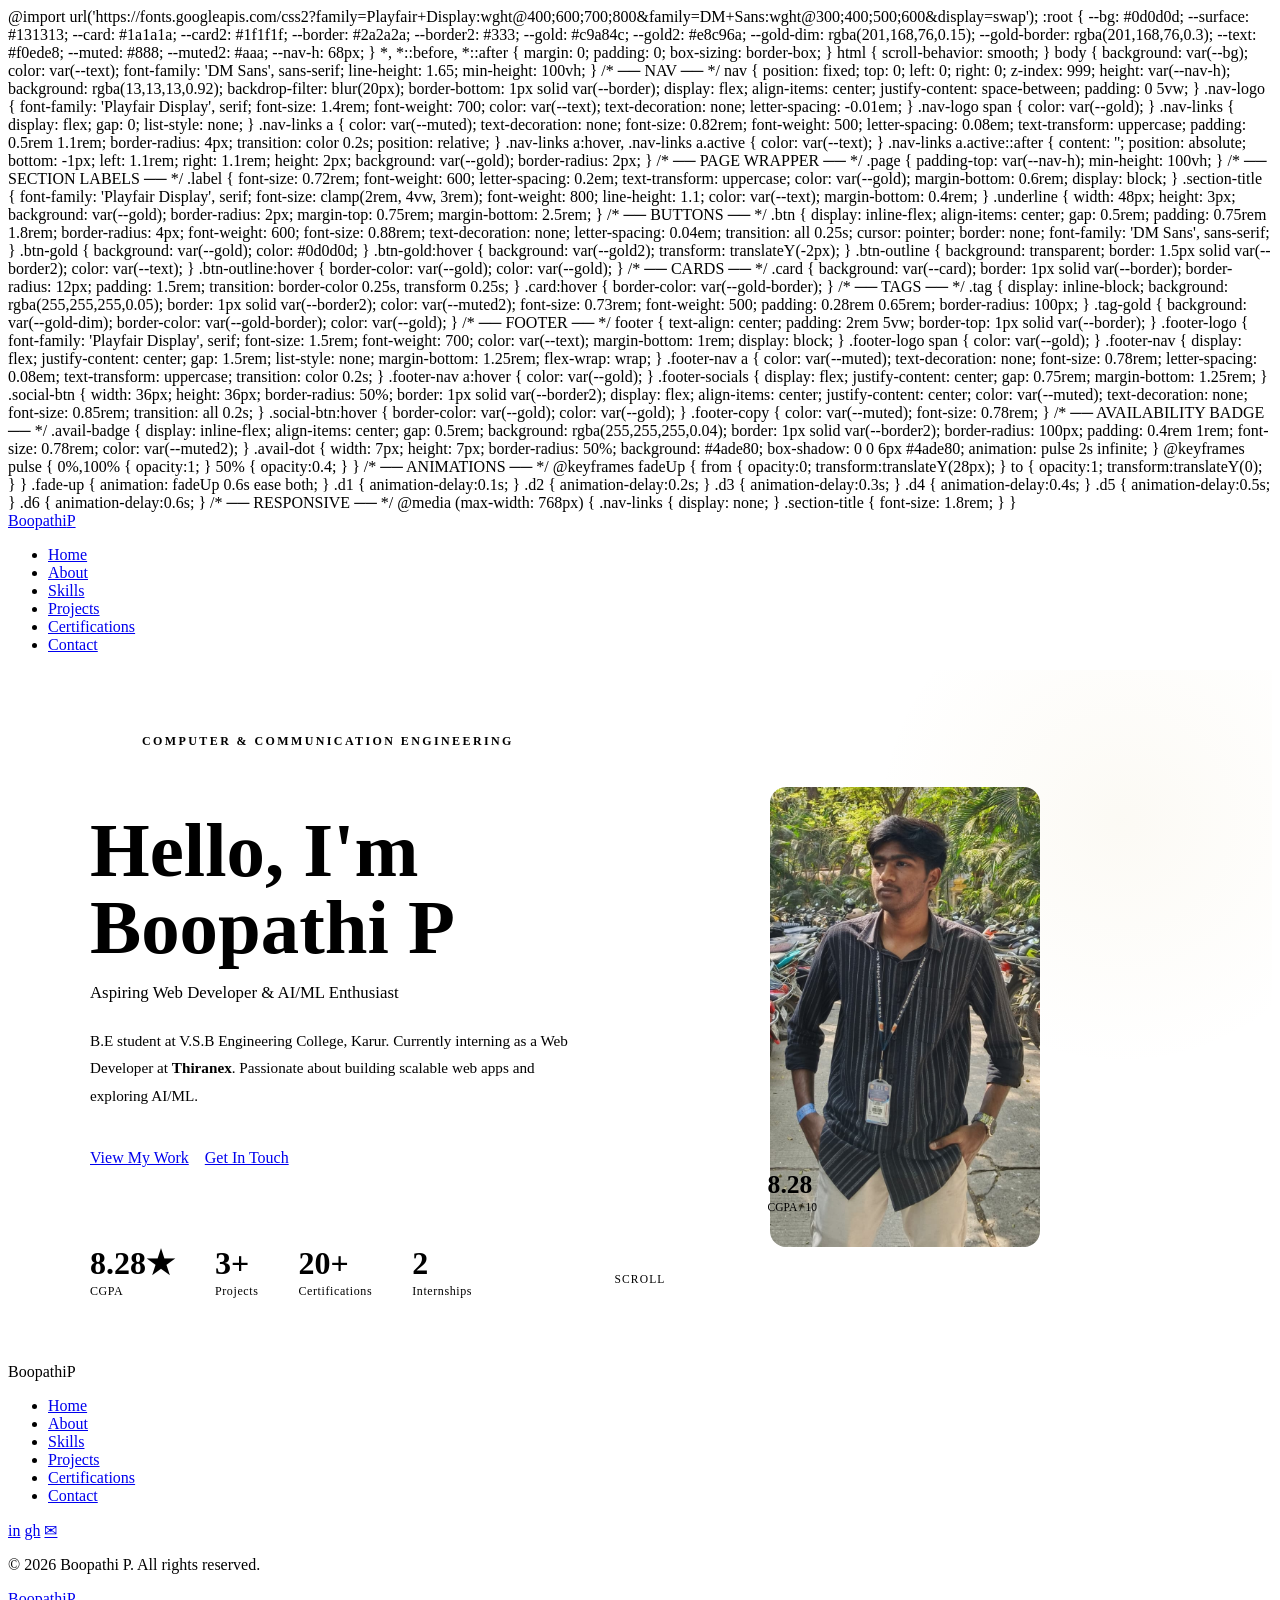
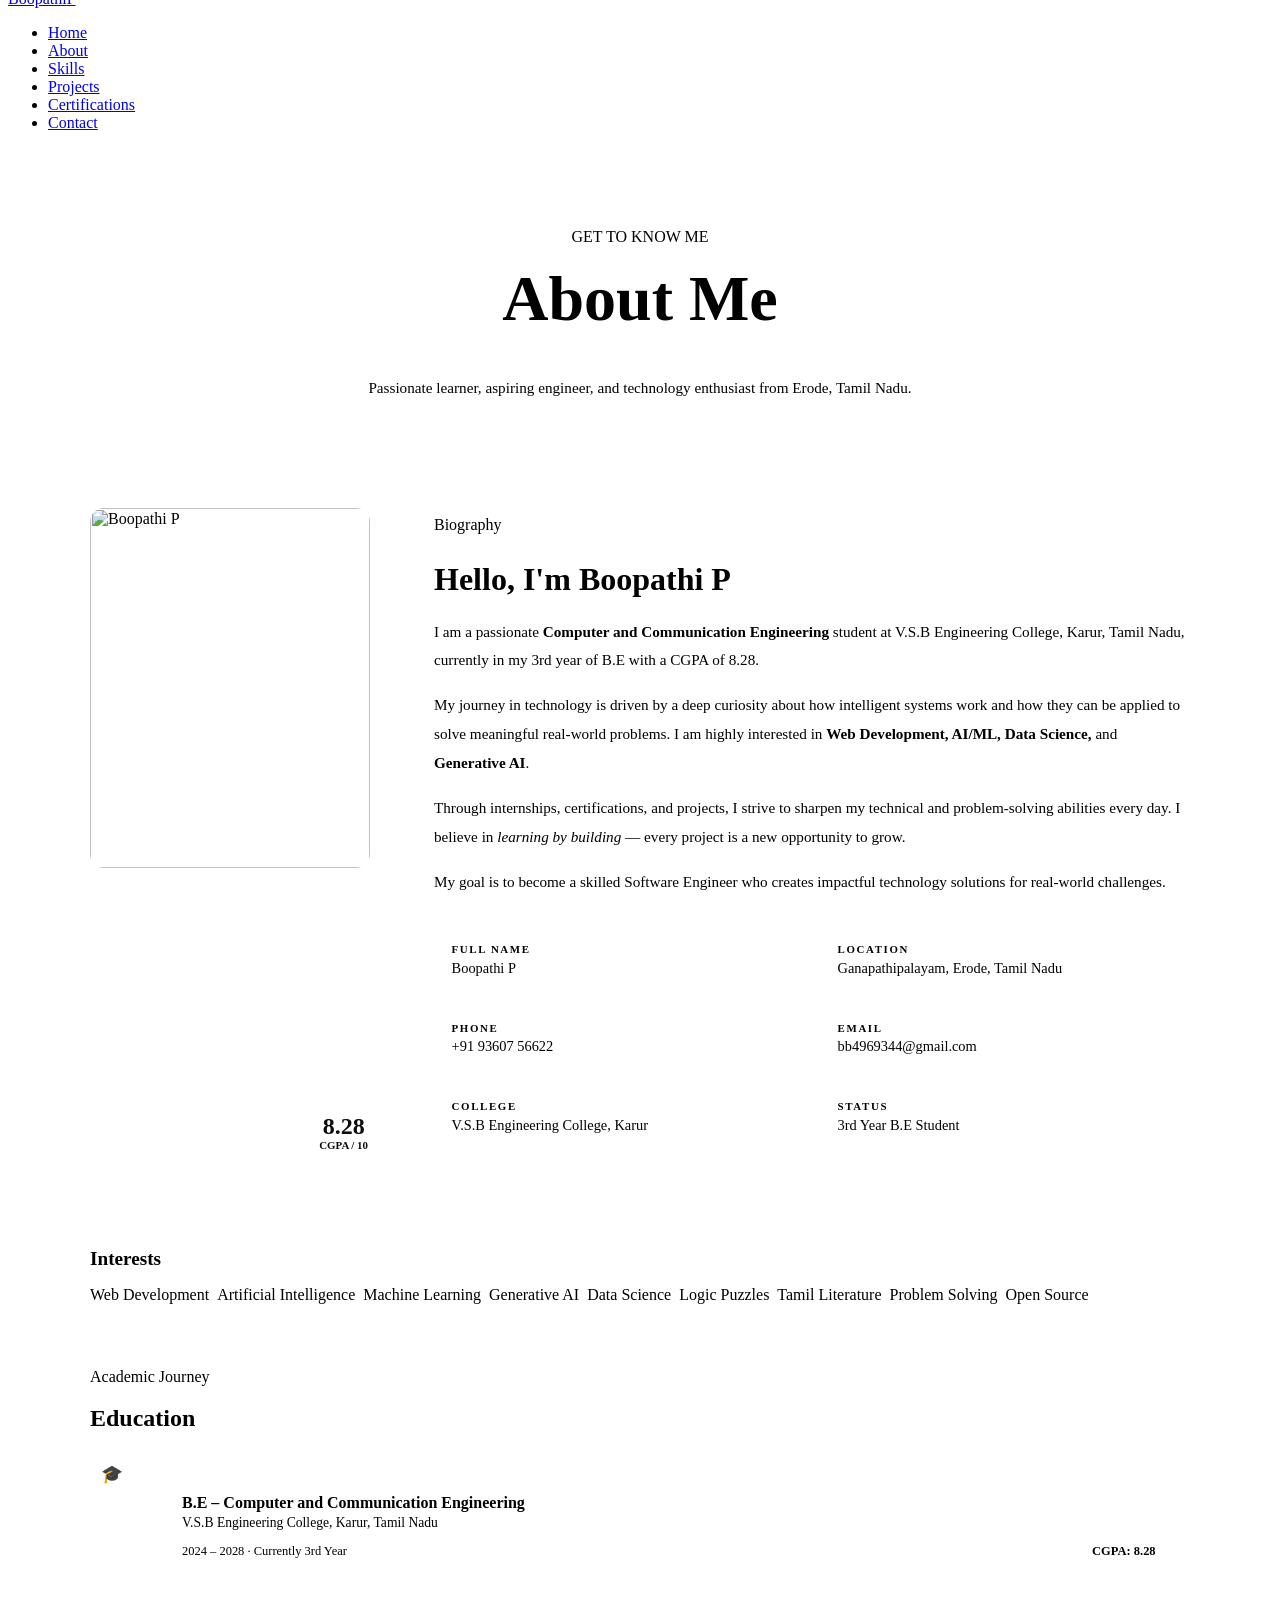
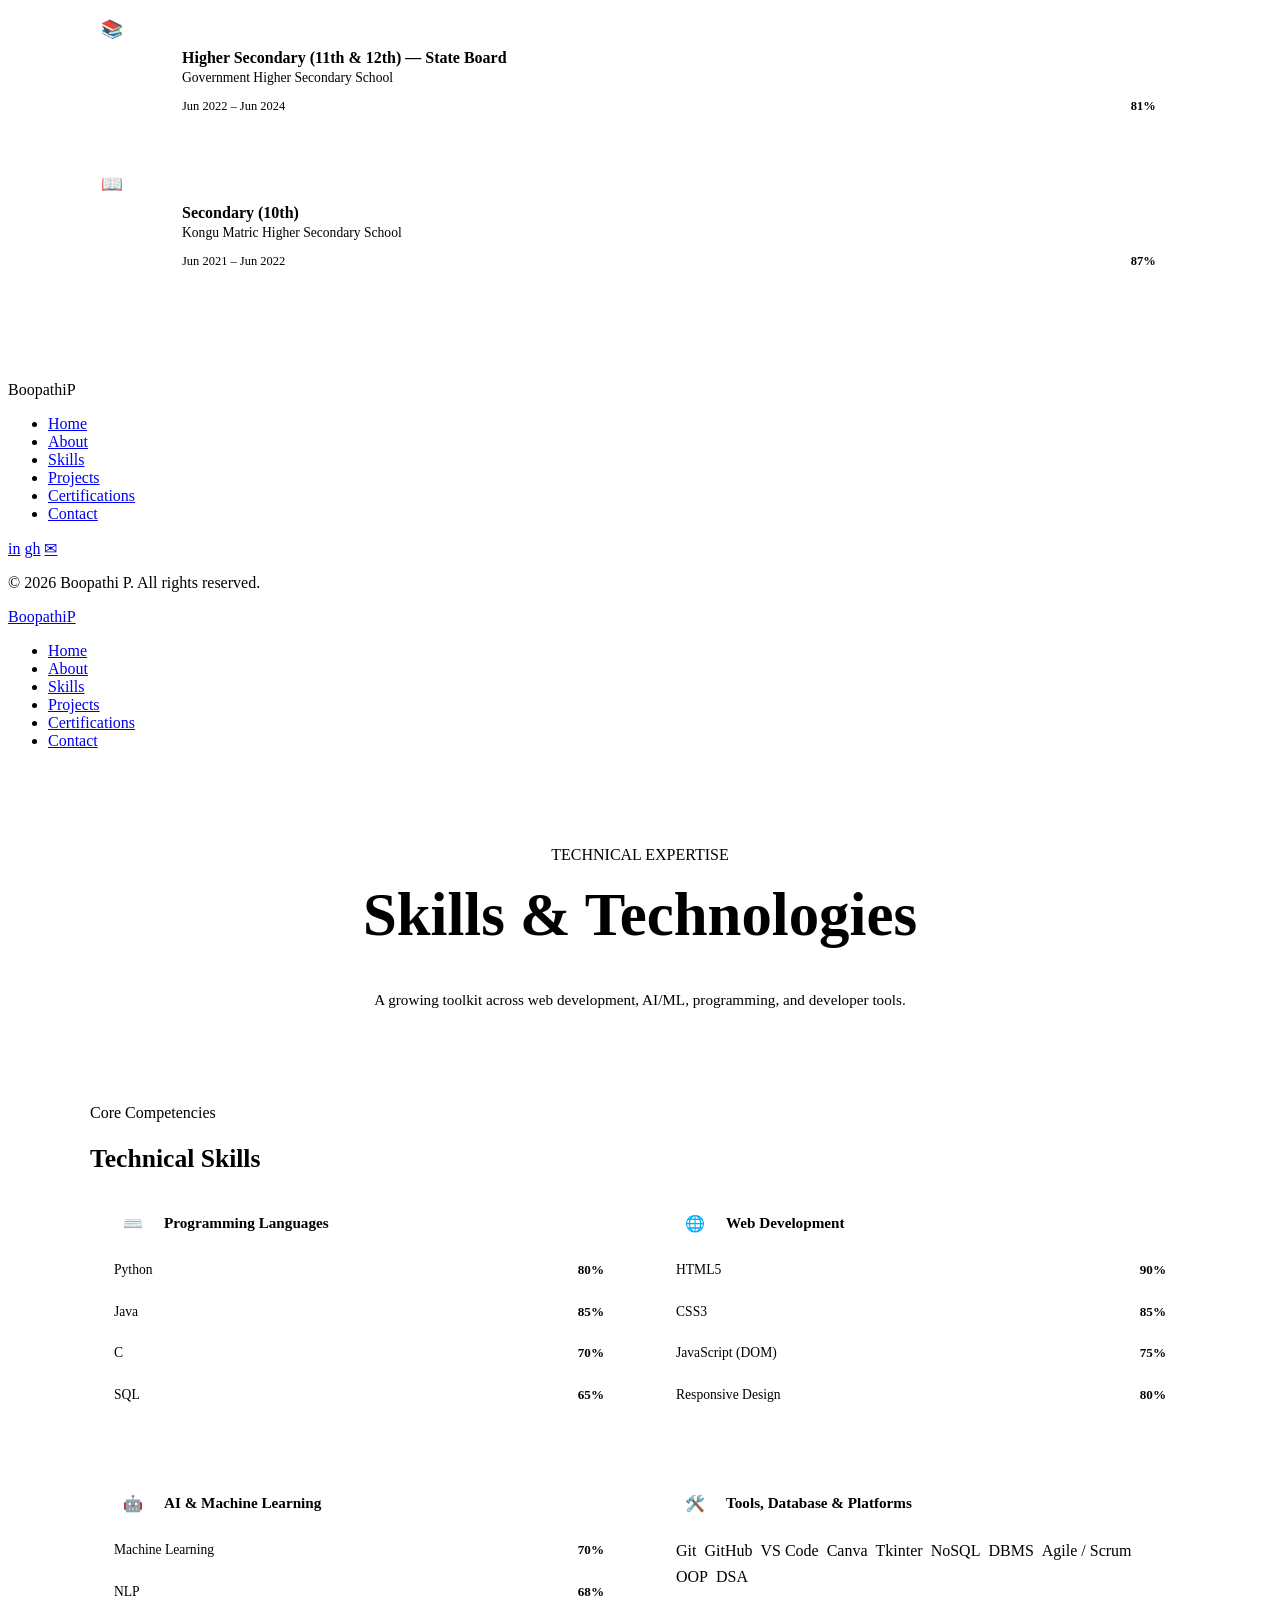
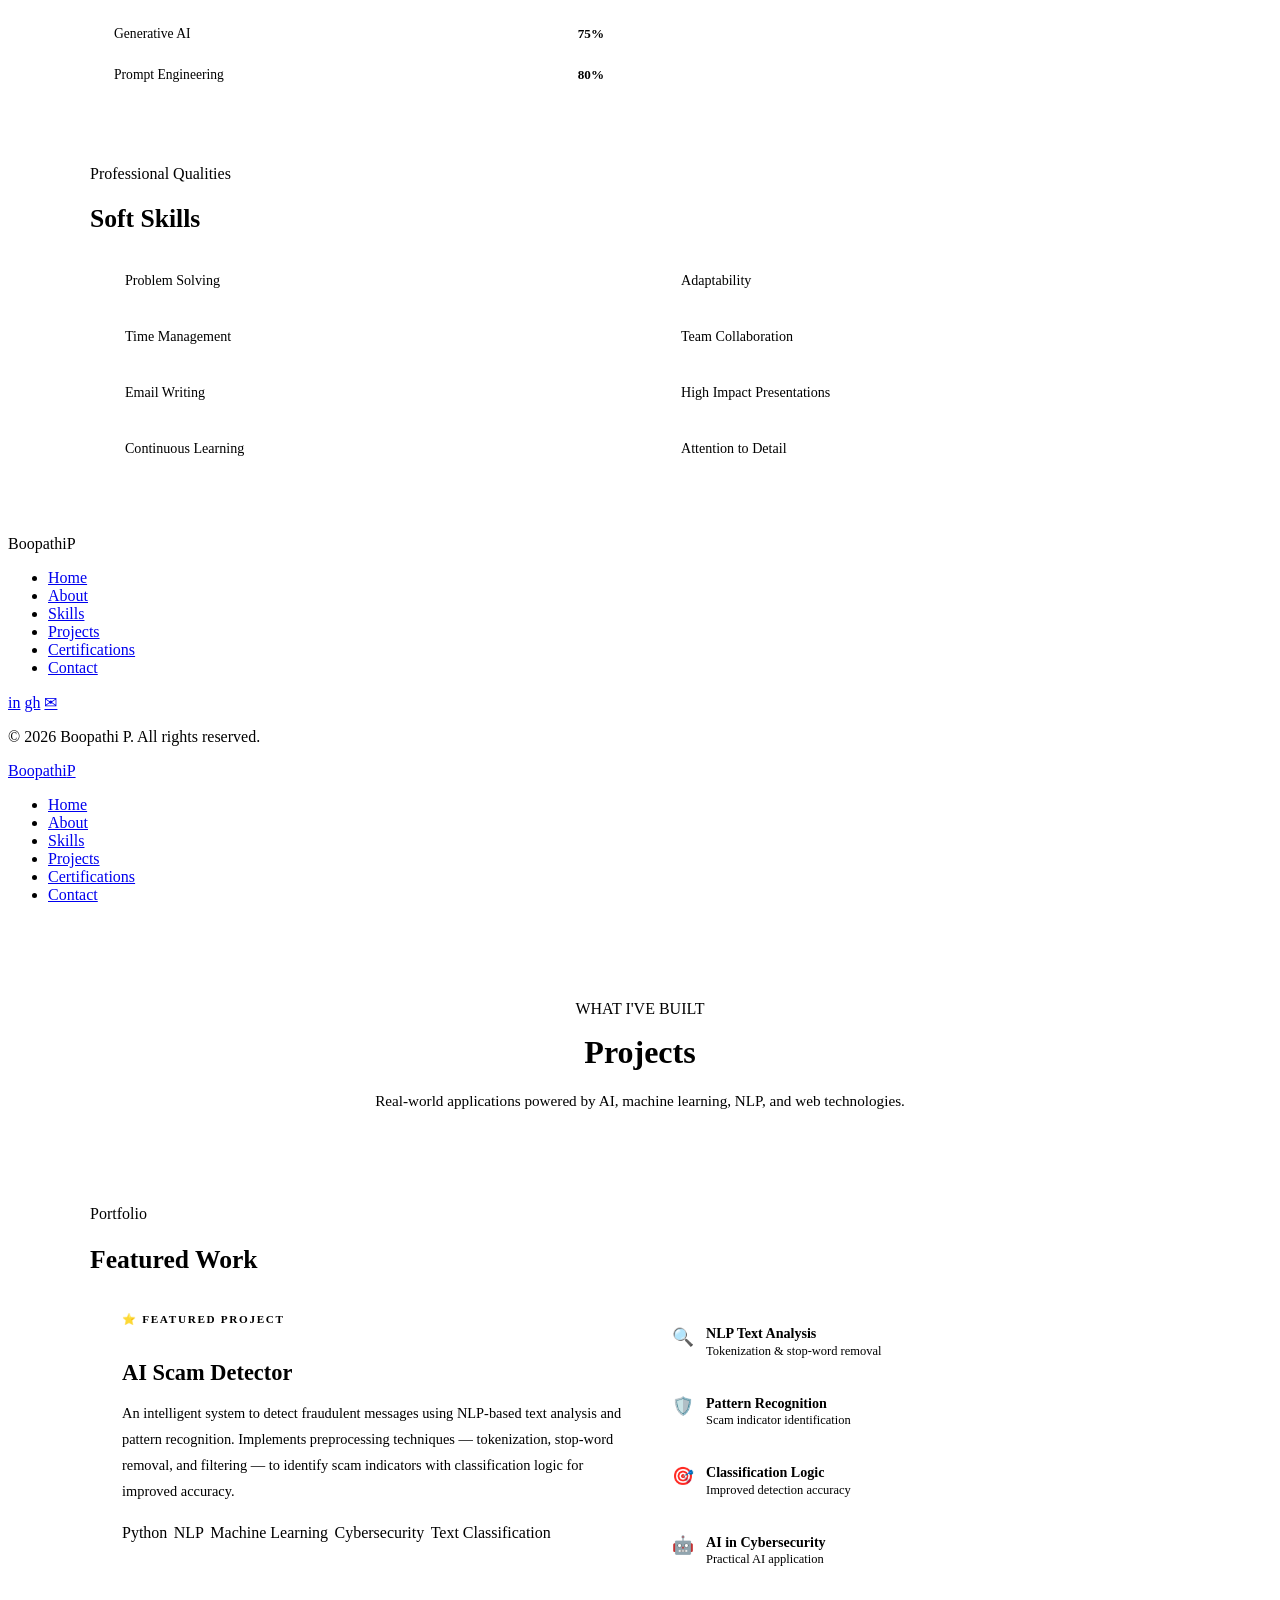
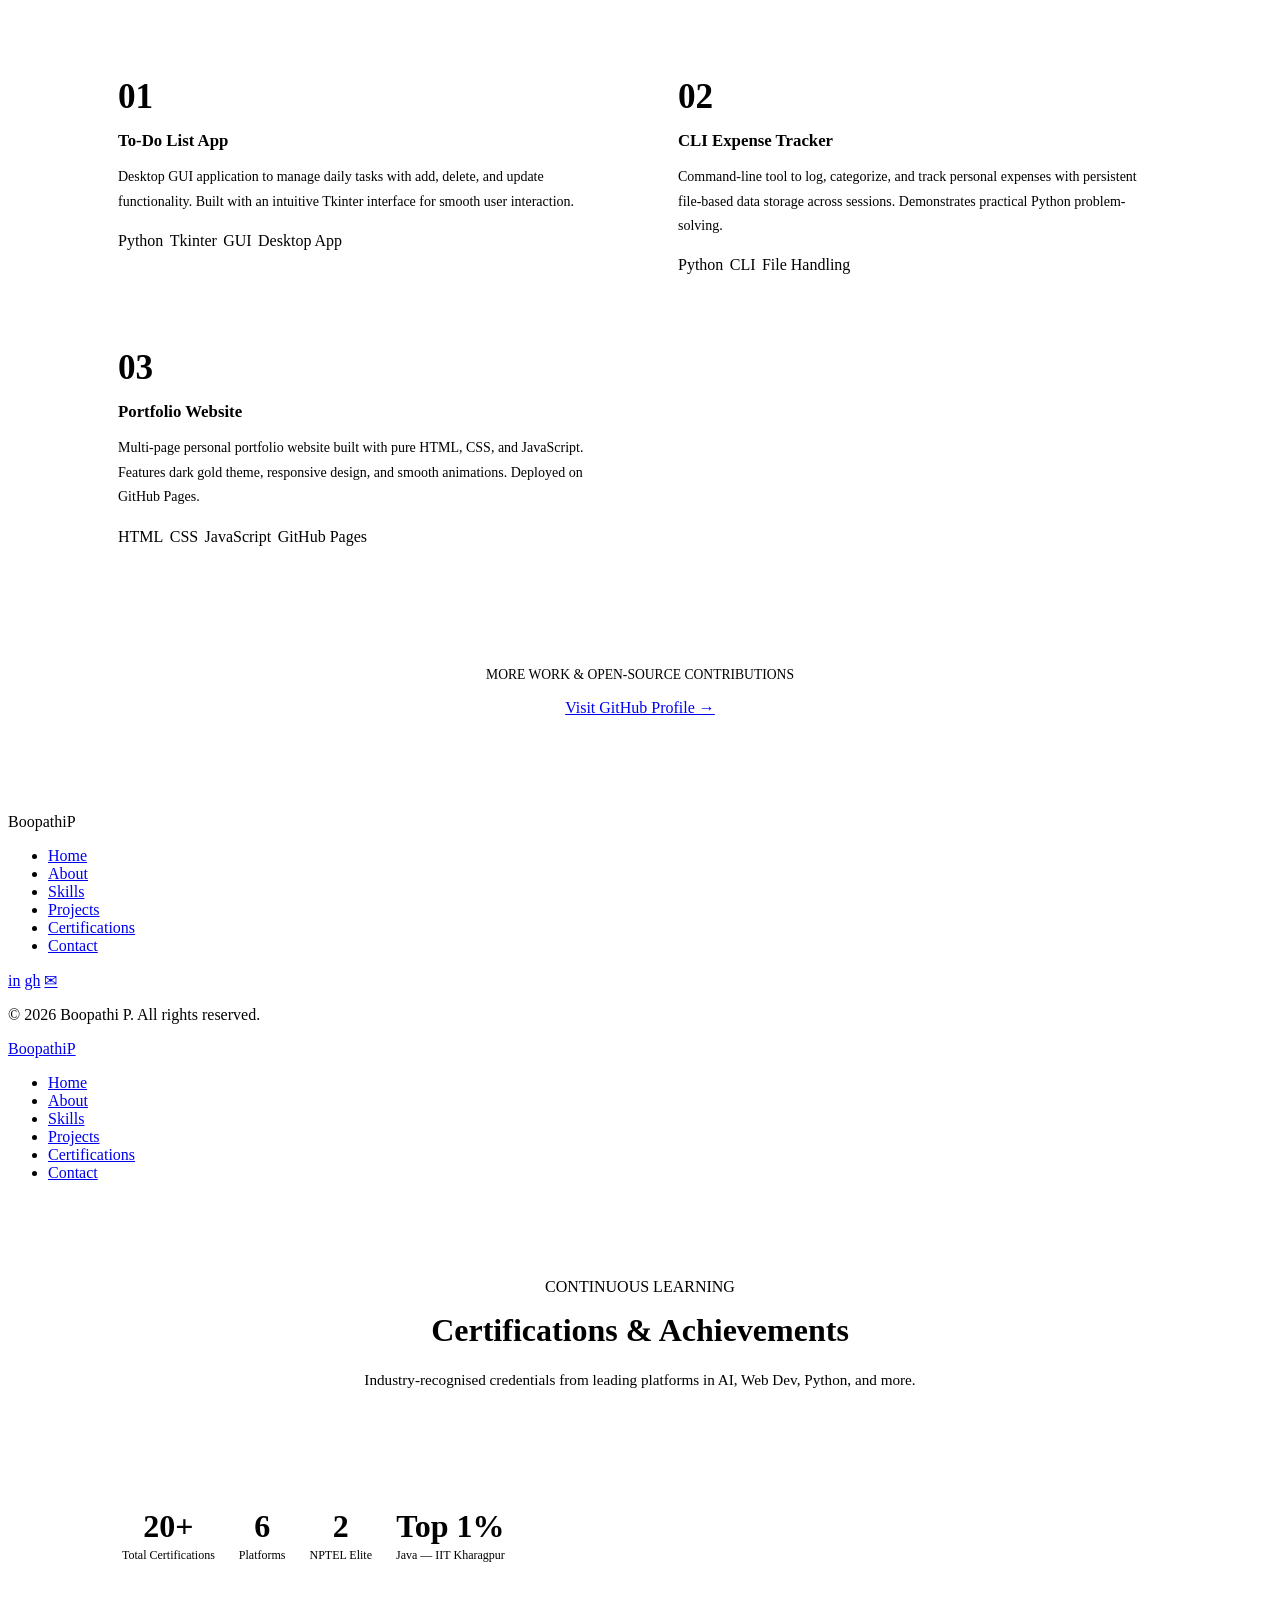
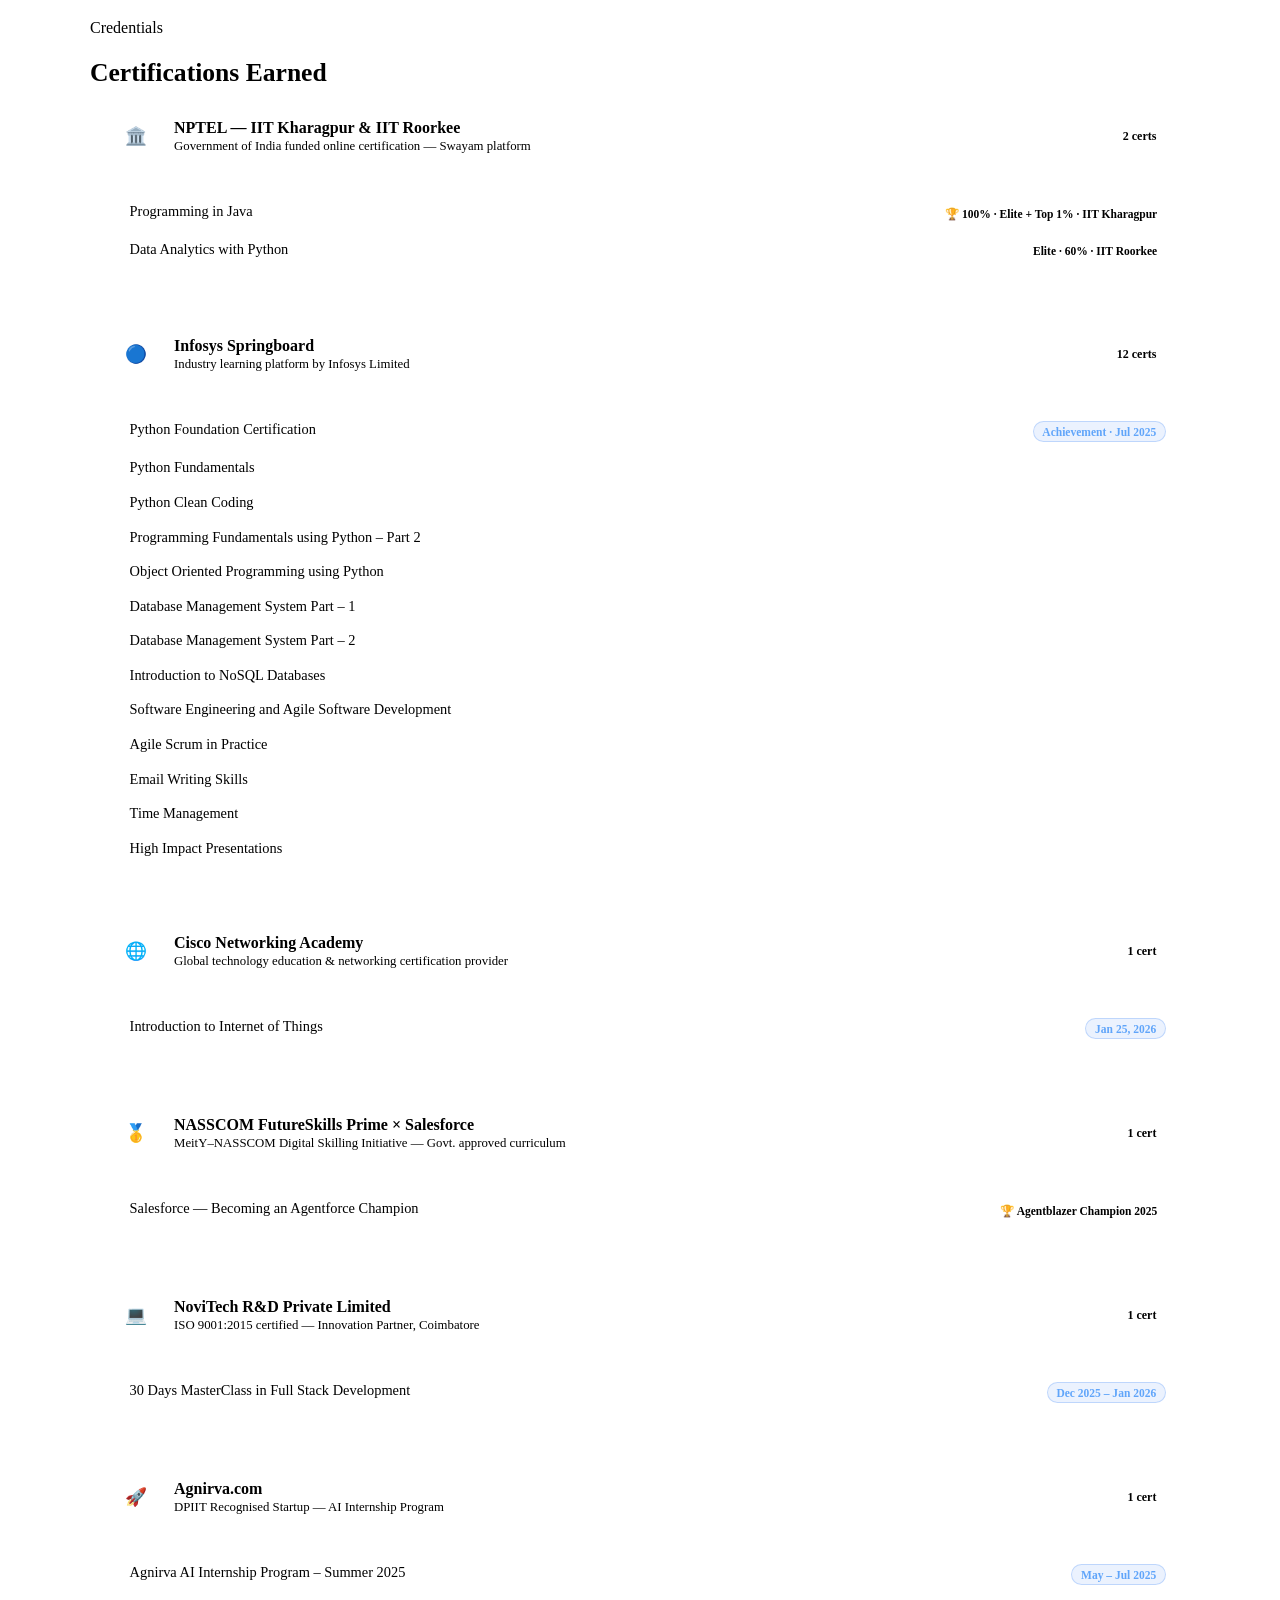
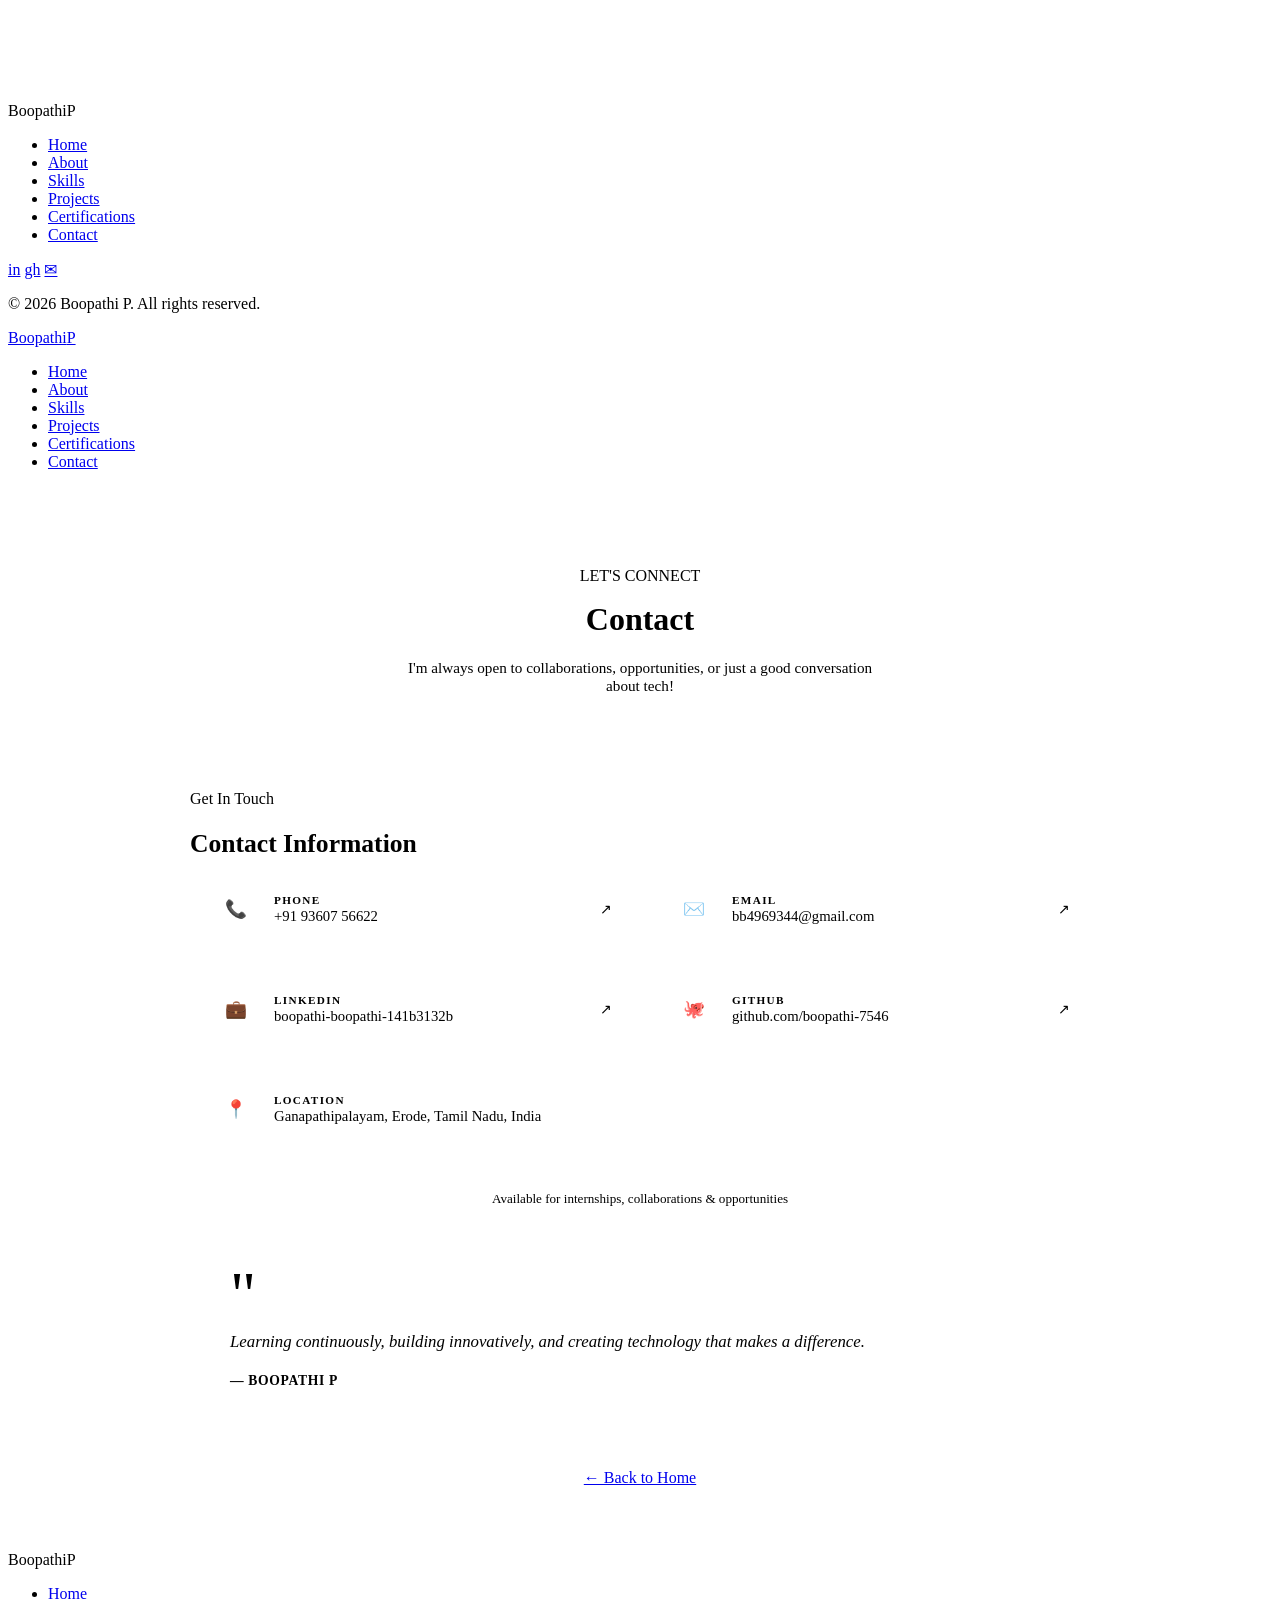
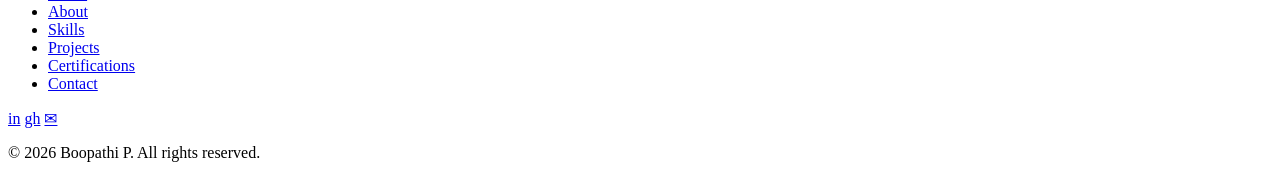
==== commit 9b279cb5: "Update index.html" ====
--- a/index.html
+++ b/index.html
@@ -1,675 +1,1788 @@
-
+@import url('https://fonts.googleapis.com/css2?family=Playfair+Display:wght@400;600;700;800&family=DM+Sans:wght@300;400;500;600&display=swap');
+
+:root {
+  --bg: #0d0d0d;
+  --surface: #131313;
+  --card: #1a1a1a;
+  --card2: #1f1f1f;
+  --border: #2a2a2a;
+  --border2: #333;
+  --gold: #c9a84c;
+  --gold2: #e8c96a;
+  --gold-dim: rgba(201,168,76,0.15);
+  --gold-border: rgba(201,168,76,0.3);
+  --text: #f0ede8;
+  --muted: #888;
+  --muted2: #aaa;
+  --nav-h: 68px;
+}
+
+*, *::before, *::after { margin: 0; padding: 0; box-sizing: border-box; }
+html { scroll-behavior: smooth; }
+
+body {
+  background: var(--bg);
+  color: var(--text);
+  font-family: 'DM Sans', sans-serif;
+  line-height: 1.65;
+  min-height: 100vh;
+}
+
+/* ── NAV ── */
+nav {
+  position: fixed; top: 0; left: 0; right: 0; z-index: 999;
+  height: var(--nav-h);
+  background: rgba(13,13,13,0.92);
+  backdrop-filter: blur(20px);
+  border-bottom: 1px solid var(--border);
+  display: flex; align-items: center;
+  justify-content: space-between;
+  padding: 0 5vw;
+}
+.nav-logo {
+  font-family: 'Playfair Display', serif;
+  font-size: 1.4rem; font-weight: 700;
+  color: var(--text); text-decoration: none;
+  letter-spacing: -0.01em;
+}
+.nav-logo span { color: var(--gold); }
+.nav-links { display: flex; gap: 0; list-style: none; }
+.nav-links a {
+  color: var(--muted); text-decoration: none;
+  font-size: 0.82rem; font-weight: 500;
+  letter-spacing: 0.08em; text-transform: uppercase;
+  padding: 0.5rem 1.1rem;
+  border-radius: 4px;
+  transition: color 0.2s;
+  position: relative;
+}
+.nav-links a:hover,
+.nav-links a.active { color: var(--text); }
+.nav-links a.active::after {
+  content: '';
+  position: absolute; bottom: -1px; left: 1.1rem; right: 1.1rem;
+  height: 2px; background: var(--gold);
+  border-radius: 2px;
+}
+
+/* ── PAGE WRAPPER ── */
+.page {
+  padding-top: var(--nav-h);
+  min-height: 100vh;
+}
+
+/* ── SECTION LABELS ── */
+.label {
+  font-size: 0.72rem; font-weight: 600;
+  letter-spacing: 0.2em; text-transform: uppercase;
+  color: var(--gold); margin-bottom: 0.6rem;
+  display: block;
+}
+.section-title {
+  font-family: 'Playfair Display', serif;
+  font-size: clamp(2rem, 4vw, 3rem);
+  font-weight: 800; line-height: 1.1;
+  color: var(--text);
+  margin-bottom: 0.4rem;
+}
+.underline {
+  width: 48px; height: 3px;
+  background: var(--gold);
+  border-radius: 2px;
+  margin-top: 0.75rem;
+  margin-bottom: 2.5rem;
+}
+
+/* ── BUTTONS ── */
+.btn {
+  display: inline-flex; align-items: center; gap: 0.5rem;
+  padding: 0.75rem 1.8rem;
+  border-radius: 4px; font-weight: 600;
+  font-size: 0.88rem; text-decoration: none;
+  letter-spacing: 0.04em;
+  transition: all 0.25s; cursor: pointer; border: none;
+  font-family: 'DM Sans', sans-serif;
+}
+.btn-gold {
+  background: var(--gold); color: #0d0d0d;
+}
+.btn-gold:hover { background: var(--gold2); transform: translateY(-2px); }
+.btn-outline {
+  background: transparent;
+  border: 1.5px solid var(--border2);
+  color: var(--text);
+}
+.btn-outline:hover { border-color: var(--gold); color: var(--gold); }
+
+/* ── CARDS ── */
+.card {
+  background: var(--card);
+  border: 1px solid var(--border);
+  border-radius: 12px;
+  padding: 1.5rem;
+  transition: border-color 0.25s, transform 0.25s;
+}
+.card:hover { border-color: var(--gold-border); }
+
+/* ── TAGS ── */
+.tag {
+  display: inline-block;
+  background: rgba(255,255,255,0.05);
+  border: 1px solid var(--border2);
+  color: var(--muted2);
+  font-size: 0.73rem; font-weight: 500;
+  padding: 0.28rem 0.65rem;
+  border-radius: 100px;
+}
+.tag-gold {
+  background: var(--gold-dim);
+  border-color: var(--gold-border);
+  color: var(--gold);
+}
+
+/* ── FOOTER ── */
+footer {
+  text-align: center;
+  padding: 2rem 5vw;
+  border-top: 1px solid var(--border);
+}
+.footer-logo {
+  font-family: 'Playfair Display', serif;
+  font-size: 1.5rem; font-weight: 700;
+  color: var(--text); margin-bottom: 1rem;
+  display: block;
+}
+.footer-logo span { color: var(--gold); }
+.footer-nav {
+  display: flex; justify-content: center;
+  gap: 1.5rem; list-style: none;
+  margin-bottom: 1.25rem; flex-wrap: wrap;
+}
+.footer-nav a {
+  color: var(--muted); text-decoration: none;
+  font-size: 0.78rem; letter-spacing: 0.08em;
+  text-transform: uppercase;
+  transition: color 0.2s;
+}
+.footer-nav a:hover { color: var(--gold); }
+.footer-socials {
+  display: flex; justify-content: center; gap: 0.75rem;
+  margin-bottom: 1.25rem;
+}
+.social-btn {
+  width: 36px; height: 36px;
+  border-radius: 50%;
+  border: 1px solid var(--border2);
+  display: flex; align-items: center; justify-content: center;
+  color: var(--muted); text-decoration: none;
+  font-size: 0.85rem;
+  transition: all 0.2s;
+}
+.social-btn:hover { border-color: var(--gold); color: var(--gold); }
+.footer-copy { color: var(--muted); font-size: 0.78rem; }
+
+/* ── AVAILABILITY BADGE ── */
+.avail-badge {
+  display: inline-flex; align-items: center; gap: 0.5rem;
+  background: rgba(255,255,255,0.04);
+  border: 1px solid var(--border2);
+  border-radius: 100px;
+  padding: 0.4rem 1rem;
+  font-size: 0.78rem; color: var(--muted2);
+}
+.avail-dot {
+  width: 7px; height: 7px; border-radius: 50%;
+  background: #4ade80;
+  box-shadow: 0 0 6px #4ade80;
+  animation: pulse 2s infinite;
+}
+@keyframes pulse {
+  0%,100% { opacity:1; } 50% { opacity:0.4; }
+}
+
+/* ── ANIMATIONS ── */
+@keyframes fadeUp {
+  from { opacity:0; transform:translateY(28px); }
+  to   { opacity:1; transform:translateY(0); }
+}
+.fade-up { animation: fadeUp 0.6s ease both; }
+.d1 { animation-delay:0.1s; }
+.d2 { animation-delay:0.2s; }
+.d3 { animation-delay:0.3s; }
+.d4 { animation-delay:0.4s; }
+.d5 { animation-delay:0.5s; }
+.d6 { animation-delay:0.6s; }
+
+/* ── RESPONSIVE ── */
+@media (max-width: 768px) {
+  .nav-links { display: none; }
+  .section-title { font-size: 1.8rem; }
+}
 <!DOCTYPE html>
 <html lang="en">
 <head>
-  <meta charset="UTF-8" />
+  <meta charset="UTF-8"/>
   <meta name="viewport" content="width=device-width, initial-scale=1.0"/>
-  <meta name="description" content="Boopathi P — Computer and Communication Engineering student at VSB Engineering College. Aspiring Web Developer specializing in AI/ML and Full-Stack Development."/>
-  <title>Boopathi P — Web Developer & AI/ML Enthusiast</title>
-  <link rel="preconnect" href="https://fonts.googleapis.com">
-  <link href="https://fonts.googleapis.com/css2?family=Space+Grotesk:wght@300;400;500;600;700&family=Syne:wght@400;600;700;800&display=swap" rel="stylesheet">
+  <title>Boopathi P — Portfolio</title>
+  <link rel="stylesheet" href="style.css"/>
   <style>
-    :root {
-      --bg: #0a0a0f;
-      --surface: #111118;
-      --card: #16161f;
-      --border: #1e1e2e;
-      --accent: #6c63ff;
-      --accent2: #ff6584;
-      --accent3: #43e8a0;
-      --text: #e8e8f0;
-      --muted: #7878a0;
-      --nav-h: 64px;
-    }
-
-    * { margin: 0; padding: 0; box-sizing: border-box; }
-
-    html { scroll-behavior: smooth; }
-
-    body {
-      background: var(--bg);
-      color: var(--text);
-      font-family: 'Space Grotesk', sans-serif;
-      line-height: 1.6;
-    }
-
-    /* ───── NAV ───── */
-    nav {
-      position: fixed; top: 0; left: 0; right: 0; z-index: 100;
-      height: var(--nav-h);
-      background: rgba(10,10,15,0.85);
-      backdrop-filter: blur(16px);
-      border-bottom: 1px solid var(--border);
-      display: flex; align-items: center; justify-content: space-between;
-      padding: 0 6vw;
-    }
-    .nav-logo {
-      font-family: 'Syne', sans-serif;
-      font-weight: 800; font-size: 1.3rem;
-      color: var(--text);
-      text-decoration: none;
-    }
-    .nav-logo span { color: var(--accent); }
-    .nav-links { display: flex; gap: 2rem; list-style: none; }
-    .nav-links a {
-      color: var(--muted); text-decoration: none;
-      font-size: 0.9rem; font-weight: 500;
-      transition: color 0.2s;
-    }
-    .nav-links a:hover { color: var(--text); }
-
-    /* ───── SECTIONS ───── */
-    section { padding: 100px 6vw; }
-    section:first-of-type { padding-top: calc(var(--nav-h) + 80px); }
-
-    .section-label {
-      font-size: 0.75rem; font-weight: 600;
-      letter-spacing: 0.2em; text-transform: uppercase;
-      color: var(--accent); margin-bottom: 0.75rem;
-    }
-    .section-title {
-      font-family: 'Syne', sans-serif;
-      font-size: clamp(2rem, 4vw, 3rem);
-      font-weight: 800; line-height: 1.15;
+    /* ── HERO ── */
+    .hero {
+      min-height: calc(100vh - var(--nav-h));
+      display: flex; align-items: center;
+      padding: 5vw;
+      position: relative; overflow: hidden;
+    }
+    .hero-inner {
+      max-width: 1100px; margin: auto;
+      display: grid; grid-template-columns: 1fr 420px;
+      gap: 5rem; align-items: center; width: 100%;
+    }
+    .hero-eyebrow {
+      display: flex; align-items: center; gap: 0.75rem;
       margin-bottom: 1.5rem;
     }
-
-    /* ───── HERO ───── */
-    #home {
-      min-height: 100vh;
-      display: flex; align-items: center;
-      position: relative; overflow: hidden;
-    }
-    .hero-grid {
-      display: grid;
-      grid-template-columns: 1fr auto;
-      gap: 4rem; align-items: center;
-      width: 100%; max-width: 1200px; margin: auto;
-    }
-    .hero-tag {
-      display: inline-block;
-      background: rgba(108,99,255,0.15);
-      border: 1px solid rgba(108,99,255,0.35);
-      color: var(--accent);
-      font-size: 0.8rem; font-weight: 600;
-      letter-spacing: 0.12em; text-transform: uppercase;
-      padding: 0.35rem 1rem; border-radius: 100px;
+    .hero-line { width: 40px; height: 1px; background: var(--gold); }
+    .hero-eyebrow-text {
+      font-size: 0.75rem; letter-spacing: 0.2em;
+      text-transform: uppercase; color: var(--gold);
+      font-weight: 600;
+    }
+    .hero-name {
+      font-family: 'Playfair Display', serif;
+      font-size: clamp(3rem, 6vw, 5.5rem);
+      font-weight: 800; line-height: 1.0;
+      margin-bottom: 0.25rem;
+    }
+    .hero-name .gold { color: var(--gold); }
+    .hero-role {
+      font-size: 1.05rem; color: var(--muted2);
       margin-bottom: 1.5rem;
-    }
-    .hero-name {
-      font-family: 'Syne', sans-serif;
-      font-size: clamp(2.8rem, 6vw, 5rem);
-      font-weight: 800; line-height: 1.05;
-      margin-bottom: 0.5rem;
-    }
-    .hero-name .highlight { color: var(--accent); }
-    .hero-sub {
-      font-size: 1.15rem; color: var(--muted);
-      margin-bottom: 2rem; max-width: 480px;
-    }
-    .hero-btns { display: flex; gap: 1rem; flex-wrap: wrap; }
-    .btn {
-      display: inline-flex; align-items: center; gap: 0.5rem;
-      padding: 0.75rem 1.75rem;
-      border-radius: 8px; font-weight: 600;
-      font-size: 0.9rem; text-decoration: none;
-      transition: all 0.2s; cursor: pointer; border: none;
-    }
-    .btn-primary {
-      background: var(--accent); color: #fff;
-    }
-    .btn-primary:hover { background: #5750d9; transform: translateY(-2px); }
-    .btn-outline {
-      background: transparent;
-      border: 1.5px solid var(--border);
-      color: var(--text);
-    }
-    .btn-outline:hover { border-color: var(--accent); color: var(--accent); }
+      font-weight: 400;
+    }
+    .hero-desc {
+      color: var(--muted); max-width: 480px;
+      margin-bottom: 2.5rem; font-size: 0.95rem;
+      line-height: 1.8;
+    }
+    .hero-btns { display: flex; gap: 1rem; flex-wrap: wrap; margin-bottom: 3rem; }
 
     .hero-stats {
-      display: flex; gap: 2.5rem; margin-top: 3rem;
-    }
-    .stat-num {
-      font-family: 'Syne', sans-serif;
-      font-size: 2rem; font-weight: 800; color: var(--text);
-    }
-    .stat-num span { color: var(--accent); }
-    .stat-label { font-size: 0.8rem; color: var(--muted); margin-top: 0.1rem; }
-
-    /* Photo card */
-    .hero-photo-wrap {
-      position: relative; flex-shrink: 0;
-    }
-    .hero-photo {
-      width: 280px; height: 340px;
-      border-radius: 24px;
-      object-fit: cover; object-position: center top;
+      display: flex; gap: 2.5rem;
+      padding-top: 2rem;
+      border-top: 1px solid var(--border);
+    }
+    .stat-val {
+      font-family: 'Playfair Display', serif;
+      font-size: 2rem; font-weight: 800;
+      color: var(--text); line-height: 1;
+    }
+    .stat-val span { color: var(--gold); }
+    .stat-lbl { font-size: 0.75rem; color: var(--muted); margin-top: 0.3rem; letter-spacing: 0.05em; }
+
+    /* Photo side */
+    .hero-photo-side { position: relative; }
+    .photo-frame {
+      position: relative; display: inline-block;
+    }
+    .photo-frame img {
+      width: 100%; max-width: 380px;
+      height: 460px; object-fit: cover;
+      object-position: center top;
+      border-radius: 16px;
       display: block;
-      border: 2px solid var(--border);
-      filter: grayscale(15%);
+      filter: grayscale(10%);
+    }
+    .photo-frame::before {
+      content: '';
+      position: absolute;
+      top: -12px; left: -12px; right: 12px; bottom: 12px;
+      border: 1.5px solid var(--gold-border);
+      border-radius: 16px;
+      z-index: -1;
     }
     .photo-badge {
-      position: absolute; bottom: -16px; left: -16px;
+      position: absolute;
+      bottom: 20px; left: -20px;
       background: var(--card);
-      border: 1.5px solid var(--border);
-      border-radius: 14px;
-      padding: 0.75rem 1rem;
-      font-size: 0.8rem; font-weight: 600;
-    }
-    .photo-badge .college { color: var(--accent); font-weight: 700; }
-
-    /* bg blobs */
-    .blob {
-      position: absolute; border-radius: 50%;
-      filter: blur(80px); pointer-events: none; opacity: 0.18;
-    }
-    .blob-1 { width: 500px; height: 500px; background: var(--accent); top: -100px; left: -100px; }
-    .blob-2 { width: 350px; height: 350px; background: var(--accent2); bottom: 0; right: 10%; }
-
-    /* ───── ABOUT ───── */
-    #about { background: var(--surface); }
-    .about-grid {
-      display: grid; grid-template-columns: 1fr 1fr; gap: 4rem; align-items: start;
-    }
-    .about-text p { color: var(--muted); margin-bottom: 1rem; }
-    .edu-card {
-      background: var(--card); border: 1px solid var(--border);
-      border-radius: 14px; padding: 1.25rem 1.5rem;
-      margin-bottom: 1rem;
-    }
-    .edu-card h4 { font-size: 1rem; font-weight: 600; margin-bottom: 0.25rem; }
-    .edu-card .inst { color: var(--muted); font-size: 0.85rem; }
-    .edu-card .meta { display: flex; justify-content: space-between; margin-top: 0.5rem; }
-    .edu-card .year { color: var(--muted); font-size: 0.8rem; }
-    .edu-card .score { color: var(--accent3); font-weight: 600; font-size: 0.85rem; }
-
-    /* ───── SKILLS ───── */
-    #skills { }
-    .skills-grid { display: grid; grid-template-columns: repeat(auto-fit, minmax(280px, 1fr)); gap: 1.5rem; }
-    .skill-card {
-      background: var(--card); border: 1px solid var(--border);
-      border-radius: 16px; padding: 1.5rem;
-      transition: border-color 0.2s, transform 0.2s;
-    }
-    .skill-card:hover { border-color: var(--accent); transform: translateY(-4px); }
-    .skill-icon { font-size: 1.8rem; margin-bottom: 0.75rem; }
-    .skill-card h3 { font-size: 1rem; font-weight: 600; margin-bottom: 0.75rem; }
-    .skill-tags { display: flex; flex-wrap: wrap; gap: 0.5rem; }
-    .tag {
-      background: rgba(108,99,255,0.12);
-      border: 1px solid rgba(108,99,255,0.2);
-      color: var(--accent);
-      font-size: 0.75rem; font-weight: 500;
-      padding: 0.3rem 0.7rem; border-radius: 100px;
-    }
-    .tag.green {
-      background: rgba(67,232,160,0.1);
-      border-color: rgba(67,232,160,0.25);
-      color: var(--accent3);
-    }
-    .tag.pink {
-      background: rgba(255,101,132,0.1);
-      border-color: rgba(255,101,132,0.25);
-      color: var(--accent2);
-    }
-
-    /* ───── INTERNSHIP ───── */
-    #internship { background: var(--surface); }
-    .intern-card {
-      background: var(--card); border: 1px solid var(--border);
-      border-left: 4px solid var(--accent);
-      border-radius: 16px; padding: 2rem;
-      max-width: 800px;
-    }
-    .intern-header { display: flex; justify-content: space-between; align-items: flex-start; flex-wrap: wrap; gap: 1rem; }
-    .intern-title { font-family: 'Syne', sans-serif; font-size: 1.3rem; font-weight: 700; }
-    .intern-company { color: var(--accent); font-weight: 600; margin: 0.25rem 0; }
-    .intern-date {
-      background: rgba(108,99,255,0.15); border: 1px solid rgba(108,99,255,0.3);
-      color: var(--accent); font-size: 0.8rem; font-weight: 600;
-      padding: 0.35rem 0.9rem; border-radius: 100px; white-space: nowrap;
-      height: fit-content;
-    }
-    .intern-desc { margin-top: 1rem; }
-    .intern-desc li {
-      color: var(--muted); font-size: 0.9rem; margin-bottom: 0.5rem;
-      padding-left: 1.2rem; position: relative;
-    }
-    .intern-desc li::before {
-      content: '→'; color: var(--accent);
-      position: absolute; left: 0;
-    }
-
-    /* ───── PROJECTS ───── */
-    #projects { }
-    .projects-grid { display: grid; grid-template-columns: repeat(auto-fit, minmax(300px, 1fr)); gap: 1.5rem; }
-    .project-card {
-      background: var(--card); border: 1px solid var(--border);
-      border-radius: 16px; padding: 1.75rem;
-      transition: border-color 0.25s, transform 0.25s;
-      position: relative; overflow: hidden;
-    }
-    .project-card::before {
-      content: '';
-      position: absolute; top: 0; left: 0; right: 0; height: 3px;
-      background: linear-gradient(90deg, var(--accent), var(--accent2));
-      opacity: 0; transition: opacity 0.25s;
-    }
-    .project-card:hover { border-color: var(--accent); transform: translateY(-5px); }
-    .project-card:hover::before { opacity: 1; }
-    .project-num {
-      font-family: 'Syne', sans-serif;
-      font-size: 2.5rem; font-weight: 800;
-      color: var(--border); line-height: 1;
-      margin-bottom: 0.75rem;
-    }
-    .project-card h3 { font-size: 1.1rem; font-weight: 700; margin-bottom: 0.5rem; }
-    .project-card p { color: var(--muted); font-size: 0.875rem; margin-bottom: 1.25rem; }
-    .project-tech { display: flex; flex-wrap: wrap; gap: 0.4rem; }
-
-    /* ───── CERTIFICATIONS ───── */
-    #certifications { background: var(--surface); }
-    .cert-list { display: grid; grid-template-columns: repeat(auto-fill, minmax(260px, 1fr)); gap: 1rem; }
-    .cert-item {
-      background: var(--card); border: 1px solid var(--border);
-      border-radius: 12px; padding: 1rem 1.25rem;
-      display: flex; align-items: flex-start; gap: 0.75rem;
-      transition: border-color 0.2s;
-    }
-    .cert-item:hover { border-color: var(--accent3); }
-    .cert-icon { font-size: 1.25rem; flex-shrink: 0; margin-top: 0.1rem; }
-    .cert-name { font-weight: 600; font-size: 0.9rem; line-height: 1.3; }
-    .cert-provider { color: var(--muted); font-size: 0.78rem; margin-top: 0.2rem; }
-    .cert-score {
-      margin-top: 0.35rem;
-      font-size: 0.75rem; font-weight: 700;
-      color: var(--accent3);
-    }
-
-    /* ───── CONTACT ───── */
-    #contact { }
-    .contact-wrap { max-width: 640px; }
-    .contact-links { display: flex; flex-direction: column; gap: 1rem; margin-top: 2rem; }
-    .contact-link {
-      display: flex; align-items: center; gap: 1rem;
-      background: var(--card); border: 1px solid var(--border);
-      border-radius: 12px; padding: 1rem 1.5rem;
-      text-decoration: none; color: var(--text);
-      transition: border-color 0.2s, transform 0.2s;
-    }
-    .contact-link:hover { border-color: var(--accent); transform: translateX(6px); }
-    .contact-link-icon { font-size: 1.3rem; }
-    .contact-link-label { font-size: 0.75rem; color: var(--muted); }
-    .contact-link-value { font-weight: 600; font-size: 0.95rem; }
-
-    /* ───── FOOTER ───── */
-    footer {
-      text-align: center; padding: 2rem 6vw;
-      border-top: 1px solid var(--border);
-      color: var(--muted); font-size: 0.85rem;
-    }
-    footer span { color: var(--accent); }
-
-    /* ───── RESPONSIVE ───── */
-    @media (max-width: 768px) {
-      .hero-grid { grid-template-columns: 1fr; }
-      .hero-photo-wrap { display: none; }
-      .about-grid { grid-template-columns: 1fr; }
-      .nav-links { display: none; }
-      .hero-stats { gap: 1.5rem; }
-    }
-
-    /* ───── ANIMATIONS ───── */
-    @keyframes fadeUp {
-      from { opacity: 0; transform: translateY(30px); }
-      to   { opacity: 1; transform: translateY(0); }
-    }
-    .hero-tag, .hero-name, .hero-sub, .hero-btns, .hero-stats {
-      animation: fadeUp 0.7s ease both;
-    }
-    .hero-tag   { animation-delay: 0.1s; }
-    .hero-name  { animation-delay: 0.2s; }
-    .hero-sub   { animation-delay: 0.3s; }
-    .hero-btns  { animation-delay: 0.4s; }
-    .hero-stats { animation-delay: 0.5s; }
+      border: 1px solid var(--border2);
+      border-radius: 10px;
+      padding: 0.85rem 1.1rem;
+    }
+    .photo-badge .pb-val {
+      font-family: 'Playfair Display', serif;
+      font-size: 1.6rem; font-weight: 800;
+      color: var(--gold); line-height: 1;
+    }
+    .photo-badge .pb-lbl {
+      font-size: 0.72rem; color: var(--muted); margin-top: 0.2rem;
+    }
+
+    /* BG deco */
+    .bg-deco {
+      position: absolute; pointer-events: none; z-index: -1;
+    }
+    .deco-circle {
+      width: 500px; height: 500px; border-radius: 50%;
+      background: radial-gradient(circle, rgba(201,168,76,0.06) 0%, transparent 70%);
+      top: -100px; right: -100px;
+    }
+    .deco-grid {
+      opacity: 0.03;
+      background-image:
+        linear-gradient(var(--text) 1px, transparent 1px),
+        linear-gradient(90deg, var(--text) 1px, transparent 1px);
+      background-size: 40px 40px;
+      inset: 0;
+    }
+
+    /* scroll indicator */
+    .scroll-hint {
+      position: absolute; bottom: 2rem; left: 50%;
+      transform: translateX(-50%);
+      display: flex; flex-direction: column; align-items: center;
+      gap: 0.4rem; color: var(--muted); font-size: 0.72rem;
+      letter-spacing: 0.1em; text-transform: uppercase;
+      animation: fadeUp 1s ease 0.8s both;
+    }
+    .scroll-arrow {
+      width: 1px; height: 40px;
+      background: linear-gradient(to bottom, var(--gold), transparent);
+    }
+
+    @media (max-width: 900px) {
+      .hero-inner { grid-template-columns: 1fr; }
+      .hero-photo-side { display: none; }
+    }
   </style>
 </head>
 <body>
 
 <!-- NAV -->
 <nav>
-  <a class="nav-logo" href="#home">Boopathi<span>.</span></a>
+  <a class="nav-logo" href="index.html">Boopathi<span>P</span></a>
   <ul class="nav-links">
-    <li><a href="#home">Home</a></li>
-    <li><a href="#about">About</a></li>
-    <li><a href="#skills">Skills</a></li>
-    <li><a href="#internship">Internship</a></li>
-    <li><a href="#projects">Projects</a></li>
-    <li><a href="#certifications">Certifications</a></li>
-    <li><a href="#contact">Contact</a></li>
+    <li><a href="index.html" class="active">Home</a></li>
+    <li><a href="about.html">About</a></li>
+    <li><a href="skills.html">Skills</a></li>
+    <li><a href="projects.html">Projects</a></li>
+    <li><a href="certifications.html">Certifications</a></li>
+    <li><a href="contact.html">Contact</a></li>
   </ul>
 </nav>
 
 <!-- HERO -->
-<section id="home">
-  <div class="blob blob-1"></div>
-  <div class="blob blob-2"></div>
-  <div class="hero-grid">
-    <div>
-      <div class="hero-tag">Open to Opportunities</div>
-      <h1 class="hero-name">Hello, I'm<br><span class="highlight">Boopathi P</span></h1>
-      <p class="hero-sub">B.E — Computer and Communication Engineering<br>
-        Aspiring Web Developer | AI & ML Enthusiast</p>
-      <div class="hero-btns">
-        <a href="#projects" class="btn btn-primary">View My Projects</a>
-        <a href="#contact" class="btn btn-outline">Get In Touch</a>
-      </div>
-      <div class="hero-stats">
-        <div>
-          <div class="stat-num">8.28<span>★</span></div>
-          <div class="stat-label">CGPA</div>
-        </div>
-        <div>
-          <div class="stat-num">3<span>+</span></div>
-          <div class="stat-label">Projects</div>
-        </div>
-        <div>
-          <div class="stat-num">9<span>+</span></div>
-          <div class="stat-label">Certifications</div>
-        </div>
-        <div>
-          <div class="stat-num">1</div>
-          <div class="stat-label">Internship</div>
-        </div>
-      </div>
-    </div>
-    <div class="hero-photo-wrap">
-      <!-- Replace the src below with your actual photo path -->
-      <img class="hero-photo" src="me_2026-06-05_at_9_49_10_PM.jpeg" alt="Boopathi P — CCE student at VSB Engineering College" />
-      <div class="photo-badge">
-        <div class="college">VSB</div>
-        <div>Engineering College</div>
-      </div>
-    </div>
-  </div>
-</section>
-
-<!-- ABOUT -->
-<section id="about">
-  <div class="section-label">Who I Am</div>
-  <h2 class="section-title">About Me</h2>
-  <div class="about-grid">
-    <div class="about-text">
-      <p>I'm a 3rd-year Computer and Communication Engineering student at V.S.B Engineering College, Karur, currently interning as a Web Developer at <strong>Thiranex</strong> — a skill development & future-tech company.</p>
-      <p>I'm passionate about building scalable, user-centric web applications and exploring the intersection of AI/ML with real-world problem solving. I hold certifications from NPTEL (Top 1% in Java) and Infosys Springboard.</p>
-      <p>Outside coding, I love logical puzzles, aptitude challenges, and Tamil literature. I speak Tamil, English, and basic Hindi.</p>
-    </div>
-    <div>
-      <div class="section-label" style="margin-bottom:1rem;">Education</div>
-      <div class="edu-card">
-        <h4>B.E – Computer and Communication Engineering</h4>
-        <div class="inst">V.S.B Engineering College, Karur, Tamil Nadu</div>
-        <div class="meta">
-          <span class="year">2024 – 2028 (3rd Year)</span>
-          <span class="score">CGPA: 8.28</span>
-        </div>
-      </div>
-      <div class="edu-card">
-        <h4>Higher Secondary (11th & 12th) — State Board</h4>
-        <div class="inst">Govt. Higher Secondary School</div>
-        <div class="meta">
-          <span class="year">Jun 2022 – Jun 2024</span>
-          <span class="score">81%</span>
-        </div>
-      </div>
-      <div class="edu-card">
-        <h4>Secondary (10th)</h4>
-        <div class="inst">Kongu Matric Higher Secondary School</div>
-        <div class="meta">
-          <span class="year">Jun 2021 – Jun 2022</span>
-          <span class="score">87%</span>
-        </div>
-      </div>
-    </div>
-  </div>
-</section>
-
-<!-- SKILLS -->
-<section id="skills">
-  <div class="section-label">What I Know</div>
-  <h2 class="section-title">Technical Skills</h2>
-  <div class="skills-grid">
-    <div class="skill-card">
-      <div class="skill-icon">💻</div>
-      <h3>Web Development</h3>
-      <div class="skill-tags">
-        <span class="tag">HTML</span>
-        <span class="tag">CSS</span>
-        <span class="tag">JavaScript</span>
-        <span class="tag">Responsive Design</span>
-        <span class="tag">DOM Manipulation</span>
-      </div>
-    </div>
-    <div class="skill-card">
-      <div class="skill-icon">🤖</div>
-      <h3>AI / ML</h3>
-      <div class="skill-tags">
-        <span class="tag green">Machine Learning</span>
-        <span class="tag green">NLP</span>
-        <span class="tag green">Generative AI</span>
-        <span class="tag green">Deep Learning</span>
-        <span class="tag green">Prompt Engineering</span>
-      </div>
-    </div>
-    <div class="skill-card">
-      <div class="skill-icon">🐍</div>
-      <h3>Programming Languages</h3>
-      <div class="skill-tags">
-        <span class="tag pink">Python</span>
-        <span class="tag pink">Java</span>
-        <span class="tag pink">C</span>
-        <span class="tag pink">SQL</span>
-      </div>
-    </div>
-    <div class="skill-card">
-      <div class="skill-icon">🧠</div>
-      <h3>Core Concepts</h3>
-      <div class="skill-tags">
-        <span class="tag">OOP</span>
-        <span class="tag">DSA</span>
-        <span class="tag">Problem Solving</span>
-        <span class="tag">Data Structures</span>
-      </div>
-    </div>
-    <div class="skill-card">
-      <div class="skill-icon">🛠️</div>
-      <h3>Tools & Platforms</h3>
-      <div class="skill-tags">
-        <span class="tag green">Git</span>
-        <span class="tag green">GitHub</span>
-        <span class="tag green">VS Code</span>
-        <span class="tag green">Canva</span>
-      </div>
-    </div>
-    <div class="skill-card">
-      <div class="skill-icon">🗣️</div>
-      <h3>Soft Skills</h3>
-      <div class="skill-tags">
-        <span class="tag pink">Presentation</span>
-        <span class="tag pink">Email Writing</span>
-        <span class="tag pink">Adaptability</span>
-        <span class="tag pink">Time Management</span>
-      </div>
-    </div>
-  </div>
-</section>
-
-<!-- INTERNSHIP -->
-<section id="internship">
-  <div class="section-label">Industry Experience</div>
-  <h2 class="section-title">Internship</h2>
-  <div class="intern-card">
-    <div class="intern-header">
+<div class="page">
+  <section class="hero">
+    <div class="bg-deco deco-grid"></div>
+    <div class="bg-deco deco-circle"></div>
+
+    <div class="hero-inner">
+      <!-- Left -->
       <div>
-        <div class="intern-title">Web Development Intern</div>
-        <div class="intern-company">Thiranex — Skill Development & Future Tech Company</div>
-      </div>
-      <div class="intern-date">📅 June 2026 – Present</div>
-    </div>
-    <ul class="intern-desc">
-      <li>Working on real-world web development projects using HTML, CSS, and JavaScript</li>
-      <li>Collaborating with the team to build responsive and user-friendly web interfaces</li>
-      <li>Gaining hands-on experience in modern web development practices and tools</li>
+        <div class="hero-eyebrow fade-up d1">
+          <div class="hero-line"></div>
+          <span class="hero-eyebrow-text">Computer & Communication Engineering</span>
+        </div>
+
+        <h1 class="hero-name fade-up d2">
+          Hello, I'm<br><span class="gold">Boopathi P</span>
+        </h1>
+        <p class="hero-role fade-up d3">Aspiring Web Developer &amp; AI/ML Enthusiast</p>
+
+        <p class="hero-desc fade-up d4">
+          B.E student at V.S.B Engineering College, Karur. Currently interning as a
+          Web Developer at <strong style="color:var(--text)">Thiranex</strong>.
+          Passionate about building scalable web apps and exploring AI/ML.
+        </p>
+
+        <div class="hero-btns fade-up d5">
+          <a href="projects.html" class="btn btn-gold">View My Work</a>
+          <a href="contact.html" class="btn btn-outline">Get In Touch</a>
+        </div>
+
+        <div class="hero-stats fade-up d6">
+          <div>
+            <div class="stat-val">8.28<span>★</span></div>
+            <div class="stat-lbl">CGPA</div>
+          </div>
+          <div>
+            <div class="stat-val">3<span>+</span></div>
+            <div class="stat-lbl">Projects</div>
+          </div>
+          <div>
+            <div class="stat-val">20<span>+</span></div>
+            <div class="stat-lbl">Certifications</div>
+          </div>
+          <div>
+            <div class="stat-val">2</div>
+            <div class="stat-lbl">Internships</div>
+          </div>
+        </div>
+      </div>
+
+      <!-- Right Photo -->
+      <div class="hero-photo-side fade-up d3">
+        <div class="photo-frame">
+          <img src="boopathi.jpeg" alt="Boopathi P"/>
+          <div class="photo-badge">
+            <div class="pb-val">8.28</div>
+            <div class="pb-lbl">CGPA / 10</div>
+          </div>
+        </div>
+      </div>
+    </div>
+
+    <div class="scroll-hint">
+      <span>Scroll</span>
+      <div class="scroll-arrow"></div>
+    </div>
+  </section>
+
+  <!-- FOOTER -->
+  <footer>
+    <span class="footer-logo">Boopathi<span>P</span></span>
+    <ul class="footer-nav">
+      <li><a href="index.html">Home</a></li>
+      <li><a href="about.html">About</a></li>
+      <li><a href="skills.html">Skills</a></li>
+      <li><a href="projects.html">Projects</a></li>
+      <li><a href="certifications.html">Certifications</a></li>
+      <li><a href="contact.html">Contact</a></li>
     </ul>
-  </div>
-</section>
-
-<!-- PROJECTS -->
-<section id="projects">
-  <div class="section-label">What I've Built</div>
-  <h2 class="section-title">Projects</h2>
-  <div class="projects-grid">
-    <div class="project-card">
-      <div class="project-num">01</div>
-      <h3>AI Scam Detector</h3>
-      <p>Detects fraudulent messages using NLP-based text analysis, tokenization, stop-word removal, and classification logic for improved accuracy.</p>
-      <div class="project-tech">
-        <span class="tag">Python</span>
-        <span class="tag green">NLP</span>
-        <span class="tag green">Machine Learning</span>
-      </div>
-    </div>
-    <div class="project-card">
-      <div class="project-num">02</div>
-      <h3>To-Do List App</h3>
-      <p>Desktop GUI application to manage daily tasks with add, delete, and update functionality. Built with an intuitive Tkinter interface.</p>
-      <div class="project-tech">
-        <span class="tag pink">Python</span>
-        <span class="tag pink">Tkinter</span>
-        <span class="tag pink">GUI</span>
-      </div>
-    </div>
-    <div class="project-card">
-      <div class="project-num">03</div>
-      <h3>CLI Expense Tracker</h3>
-      <p>Command-line tool to log, categorize, and track personal expenses with persistent file-based data storage across sessions.</p>
-      <div class="project-tech">
-        <span class="tag">Python</span>
-        <span class="tag">File Handling</span>
-        <span class="tag">CLI</span>
-      </div>
-    </div>
-  </div>
-</section>
-
-<!-- CERTIFICATIONS -->
-<section id="certifications">
-  <div class="section-label">Achievements</div>
-  <h2 class="section-title">Certifications</h2>
-  <div class="cert-list">
-    <div class="cert-item">
-      <div class="cert-icon">🏆</div>
-      <div>
-        <div class="cert-name">Programming in Java</div>
-        <div class="cert-provider">NPTEL — IIT Kharagpur</div>
-        <div class="cert-score">Score: 100% | Elite + Top 1%</div>
-      </div>
-    </div>
-    <div class="cert-item">
-      <div class="cert-icon">🎓</div>
-      <div>
-        <div class="cert-name">Principles of Generative AI</div>
-        <div class="cert-provider">Infosys Springboard</div>
-      </div>
-    </div>
-    <div class="cert-item">
-      <div class="cert-icon">🎓</div>
-      <div>
-        <div class="cert-name">Artificial Intelligence Primer</div>
-        <div class="cert-provider">Infosys Springboard</div>
-      </div>
-    </div>
-    <div class="cert-item">
-      <div class="cert-icon">🎓</div>
-      <div>
-        <div class="cert-name">Deep Learning for Developers</div>
-        <div class="cert-provider">Infosys Springboard</div>
-      </div>
-    </div>
-    <div class="cert-item">
-      <div class="cert-icon">🎓</div>
-      <div>
-        <div class="cert-name">Introduction to NLP</div>
-        <div class="cert-provider">Infosys Springboard</div>
-      </div>
-    </div>
-    <div class="cert-item">
-      <div class="cert-icon">🎓</div>
-      <div>
-        <div class="cert-name">Prompt Engineering</div>
-        <div class="cert-provider">Infosys Springboard</div>
-      </div>
-    </div>
-    <div class="cert-item">
-      <div class="cert-icon">🎓</div>
-      <div>
-        <div class="cert-name">Computer Vision 101</div>
-        <div class="cert-provider">Infosys Springboard</div>
-      </div>
-    </div>
-    <div class="cert-item">
-      <div class="cert-icon">📊</div>
-      <div>
-        <div class="cert-name">Master Data Analysis with Python</div>
-        <div class="cert-provider">Udemy</div>
-      </div>
-    </div>
-  </div>
-</section>
-
-<!-- CONTACT -->
-<section id="contact">
-  <div class="section-label">Let's Connect</div>
-  <h2 class="section-title">Get In Touch</h2>
-  <div class="contact-wrap">
-    <p style="color:var(--muted); margin-bottom:0.5rem;">Feel free to reach out for collaborations, opportunities, or just a chat!</p>
-    <div class="contact-links">
-      <a class="contact-link" href="mailto:bb4969344@gmail.com">
-        <span class="contact-link-icon">✉️</span>
-        <div>
-          <div class="contact-link-label">Email</div>
-          <div class="contact-link-value">bb4969344@gmail.com</div>
-        </div>
-      </a>
-      <a class="contact-link" href="tel:+919360756622">
-        <span class="contact-link-icon">📞</span>
-        <div>
-          <div class="contact-link-label">Phone</div>
-          <div class="contact-link-value">+91 93607 56622</div>
-        </div>
-      </a>
-      <a class="contact-link" href="#">
-        <span class="contact-link-icon">🔗</span>
-        <div>
-          <div class="contact-link-label">LinkedIn</div>
-          <div class="contact-link-value">Add your LinkedIn URL here</div>
-        </div>
-      </a>
-      <a class="contact-link" href="#">
-        <span class="contact-link-icon">🐙</span>
-        <div>
-          <div class="contact-link-label">GitHub</div>
-          <div class="contact-link-value">Add your GitHub URL here</div>
-        </div>
-      </a>
-    </div>
-  </div>
-</section>
-
-<!-- FOOTER -->
-<footer>
-  <p>© 2026 <span>Boopathi P</span>. All rights reserved.</p>
-</footer>
+    <div class="footer-socials">
+      <a class="social-btn" href="https://www.linkedin.com/in/boopathi-boopathi-141b3132b" target="_blank">in</a>
+      <a class="social-btn" href="https://github.com/boopathi-7546" target="_blank">gh</a>
+      <a class="social-btn" href="mailto:bb4969344@gmail.com">✉</a>
+    </div>
+    <p class="footer-copy">© 2026 Boopathi P. All rights reserved.</p>
+  </footer>
+</div>
 
 </body>
 </html>
+<!DOCTYPE html>
+<html lang="en">
+<head>
+  <meta charset="UTF-8"/>
+  <meta name="viewport" content="width=device-width, initial-scale=1.0"/>
+  <title>About — Boopathi P</title>
+  <link rel="stylesheet" href="style.css"/>
+  <style>
+    .about-hero {
+      padding: 5rem 5vw 3rem;
+      text-align: center;
+    }
+    .about-hero .avail-badge { margin-bottom: 1.5rem; }
+    .about-hero .section-title { font-size: clamp(2.5rem, 5vw, 4rem); }
+    .about-sub { color: var(--muted); margin-top: 0.75rem; font-size: 0.95rem; }
+
+    /* Bio section */
+    .bio-section {
+      padding: 3rem 5vw;
+      display: grid;
+      grid-template-columns: 280px 1fr;
+      gap: 4rem; max-width: 1100px; margin: auto;
+    }
+    .bio-photo-wrap { position: relative; }
+    .bio-photo {
+      width: 100%; border-radius: 14px;
+      object-fit: cover; object-position: center top;
+      height: 360px;
+      border: 1px solid var(--border);
+      display: block;
+    }
+    .cgpa-badge {
+      position: absolute; bottom: -14px; right: -14px;
+      background: var(--gold); color: #0d0d0d;
+      border-radius: 10px;
+      padding: 0.7rem 1rem;
+      font-family: 'Playfair Display', serif;
+      text-align: center;
+    }
+    .cgpa-badge .val { font-size: 1.5rem; font-weight: 800; line-height: 1; }
+    .cgpa-badge .lbl { font-size: 0.68rem; font-weight: 600; margin-top: 0.1rem; }
+
+    .bio-text { padding-top: 0.5rem; }
+    .bio-text h2 {
+      font-family: 'Playfair Display', serif;
+      font-size: 2rem; font-weight: 800;
+      margin-bottom: 1.25rem;
+    }
+    .bio-text h2 span { color: var(--gold); }
+    .bio-text p { color: var(--muted); margin-bottom: 1rem; font-size: 0.95rem; line-height: 1.9; }
+    .bio-text p strong { color: var(--text); }
+
+    /* Info grid */
+    .info-grid {
+      display: grid; grid-template-columns: 1fr 1fr;
+      gap: 1rem; margin-top: 2rem;
+    }
+    .info-item {
+      background: var(--card);
+      border: 1px solid var(--border);
+      border-radius: 10px;
+      padding: 0.9rem 1.1rem;
+    }
+    .info-key {
+      font-size: 0.68rem; letter-spacing: 0.15em;
+      text-transform: uppercase; color: var(--muted);
+      font-weight: 600; margin-bottom: 0.3rem;
+    }
+    .info-val { font-size: 0.9rem; font-weight: 500; color: var(--text); }
+
+    /* Interests */
+    .interests-section {
+      padding: 2rem 5vw 0;
+      max-width: 1100px; margin: auto;
+    }
+    .interests-section h3 {
+      font-family: 'Playfair Display', serif;
+      font-size: 1.2rem; font-weight: 700;
+      margin-bottom: 1rem;
+    }
+    .interest-tags { display: flex; flex-wrap: wrap; gap: 0.5rem; }
+
+    /* Education */
+    .edu-section {
+      padding: 4rem 5vw;
+      max-width: 1100px; margin: auto;
+    }
+    .edu-timeline { margin-top: 0; }
+    .edu-item {
+      display: grid; grid-template-columns: auto 1fr;
+      gap: 1.5rem; margin-bottom: 1.5rem;
+      align-items: start;
+    }
+    .edu-icon {
+      width: 44px; height: 44px;
+      background: var(--gold-dim);
+      border: 1px solid var(--gold-border);
+      border-radius: 10px;
+      display: flex; align-items: center;
+      justify-content: center;
+      font-size: 1.1rem; flex-shrink: 0;
+    }
+    .edu-card {
+      background: var(--card);
+      border: 1px solid var(--border);
+      border-radius: 12px;
+      padding: 1.25rem 1.5rem;
+      transition: border-color 0.2s;
+    }
+    .edu-card:hover { border-color: var(--gold-border); }
+    .edu-card h4 { font-size: 1rem; font-weight: 600; margin-bottom: 0.2rem; }
+    .edu-card .edu-inst { color: var(--muted); font-size: 0.85rem; margin-bottom: 0.6rem; }
+    .edu-meta { display: flex; justify-content: space-between; align-items: center; flex-wrap: wrap; gap: 0.5rem; }
+    .edu-year { font-size: 0.78rem; color: var(--muted); }
+    .edu-score {
+      background: var(--gold-dim);
+      border: 1px solid var(--gold-border);
+      color: var(--gold);
+      font-size: 0.78rem; font-weight: 700;
+      padding: 0.25rem 0.65rem; border-radius: 100px;
+    }
+
+    @media (max-width: 768px) {
+      .bio-section { grid-template-columns: 1fr; }
+      .bio-photo-wrap { max-width: 280px; margin: auto; }
+      .info-grid { grid-template-columns: 1fr; }
+    }
+  </style>
+</head>
+<body>
+<nav>
+  <a class="nav-logo" href="index.html">Boopathi<span>P</span></a>
+  <ul class="nav-links">
+    <li><a href="index.html">Home</a></li>
+    <li><a href="about.html" class="active">About</a></li>
+    <li><a href="skills.html">Skills</a></li>
+    <li><a href="projects.html">Projects</a></li>
+    <li><a href="certifications.html">Certifications</a></li>
+    <li><a href="contact.html">Contact</a></li>
+  </ul>
+</nav>
+
+<div class="page">
+  <!-- Hero -->
+  <div class="about-hero fade-up d1">
+    <span class="avail-badge"><span class="avail-dot"></span>GET TO KNOW ME</span>
+    <h1 class="section-title" style="margin-top:1rem;">About Me</h1>
+    <div class="underline" style="margin:1rem auto;"></div>
+    <p class="about-sub">Passionate learner, aspiring engineer, and technology enthusiast from Erode, Tamil Nadu.</p>
+  </div>
+
+  <!-- Bio -->
+  <div class="bio-section">
+    <div class="bio-photo-wrap fade-up d2">
+      <img class="bio-photo" src="boopathi2.jpeg" alt="Boopathi P"/>
+      <div class="cgpa-badge">
+        <div class="val">8.28</div>
+        <div class="lbl">CGPA / 10</div>
+      </div>
+    </div>
+
+    <div class="bio-text fade-up d3">
+      <span class="label">Biography</span>
+      <h2>Hello, I'm <span>Boopathi P</span></h2>
+
+      <p>I am a passionate <strong>Computer and Communication Engineering</strong> student at V.S.B Engineering College, Karur, Tamil Nadu, currently in my 3rd year of B.E with a CGPA of 8.28.</p>
+
+      <p>My journey in technology is driven by a deep curiosity about how intelligent systems work and how they can be applied to solve meaningful real-world problems. I am highly interested in <strong>Web Development, AI/ML, Data Science,</strong> and <strong>Generative AI</strong>.</p>
+
+      <p>Through internships, certifications, and projects, I strive to sharpen my technical and problem-solving abilities every day. I believe in <em>learning by building</em> — every project is a new opportunity to grow.</p>
+
+      <p>My goal is to become a skilled Software Engineer who creates impactful technology solutions for real-world challenges.</p>
+
+      <div class="info-grid">
+        <div class="info-item">
+          <div class="info-key">Full Name</div>
+          <div class="info-val">Boopathi P</div>
+        </div>
+        <div class="info-item">
+          <div class="info-key">Location</div>
+          <div class="info-val">Ganapathipalayam, Erode, Tamil Nadu</div>
+        </div>
+        <div class="info-item">
+          <div class="info-key">Phone</div>
+          <div class="info-val">+91 93607 56622</div>
+        </div>
+        <div class="info-item">
+          <div class="info-key">Email</div>
+          <div class="info-val">bb4969344@gmail.com</div>
+        </div>
+        <div class="info-item">
+          <div class="info-key">College</div>
+          <div class="info-val">V.S.B Engineering College, Karur</div>
+        </div>
+        <div class="info-item">
+          <div class="info-key">Status</div>
+          <div class="info-val">3rd Year B.E Student</div>
+        </div>
+      </div>
+    </div>
+  </div>
+
+  <!-- Interests -->
+  <div class="interests-section fade-up d4">
+    <h3>Interests</h3>
+    <div class="interest-tags">
+      <span class="tag tag-gold">Web Development</span>
+      <span class="tag tag-gold">Artificial Intelligence</span>
+      <span class="tag tag-gold">Machine Learning</span>
+      <span class="tag tag-gold">Generative AI</span>
+      <span class="tag tag-gold">Data Science</span>
+      <span class="tag">Logic Puzzles</span>
+      <span class="tag">Tamil Literature</span>
+      <span class="tag">Problem Solving</span>
+      <span class="tag">Open Source</span>
+    </div>
+  </div>
+
+  <!-- Education -->
+  <div class="edu-section fade-up d5">
+    <span class="label">Academic Journey</span>
+    <h2 class="section-title">Education</h2>
+    <div class="underline"></div>
+
+    <div class="edu-timeline">
+      <div class="edu-item">
+        <div class="edu-icon">🎓</div>
+        <div class="edu-card">
+          <h4>B.E – Computer and Communication Engineering</h4>
+          <div class="edu-inst">V.S.B Engineering College, Karur, Tamil Nadu</div>
+          <div class="edu-meta">
+            <span class="edu-year">2024 – 2028 · Currently 3rd Year</span>
+            <span class="edu-score">CGPA: 8.28</span>
+          </div>
+        </div>
+      </div>
+      <div class="edu-item">
+        <div class="edu-icon">📚</div>
+        <div class="edu-card">
+          <h4>Higher Secondary (11th & 12th) — State Board</h4>
+          <div class="edu-inst">Government Higher Secondary School</div>
+          <div class="edu-meta">
+            <span class="edu-year">Jun 2022 – Jun 2024</span>
+            <span class="edu-score">81%</span>
+          </div>
+        </div>
+      </div>
+      <div class="edu-item">
+        <div class="edu-icon">📖</div>
+        <div class="edu-card">
+          <h4>Secondary (10th)</h4>
+          <div class="edu-inst">Kongu Matric Higher Secondary School</div>
+          <div class="edu-meta">
+            <span class="edu-year">Jun 2021 – Jun 2022</span>
+            <span class="edu-score">87%</span>
+          </div>
+        </div>
+      </div>
+    </div>
+  </div>
+
+  <footer>
+    <span class="footer-logo">Boopathi<span>P</span></span>
+    <ul class="footer-nav">
+      <li><a href="index.html">Home</a></li>
+      <li><a href="about.html">About</a></li>
+      <li><a href="skills.html">Skills</a></li>
+      <li><a href="projects.html">Projects</a></li>
+      <li><a href="certifications.html">Certifications</a></li>
+      <li><a href="contact.html">Contact</a></li>
+    </ul>
+    <div class="footer-socials">
+      <a class="social-btn" href="https://www.linkedin.com/in/boopathi-boopathi-141b3132b" target="_blank">in</a>
+      <a class="social-btn" href="https://github.com/boopathi-7546" target="_blank">gh</a>
+      <a class="social-btn" href="mailto:bb4969344@gmail.com">✉</a>
+    </div>
+    <p class="footer-copy">© 2026 Boopathi P. All rights reserved.</p>
+  </footer>
+</div>
+</body>
+</html>
+<!DOCTYPE html>
+<html lang="en">
+<head>
+  <meta charset="UTF-8"/>
+  <meta name="viewport" content="width=device-width, initial-scale=1.0"/>
+  <title>Skills — Boopathi P</title>
+  <link rel="stylesheet" href="style.css"/>
+  <style>
+    .skills-hero {
+      padding: 5rem 5vw 3rem;
+      text-align: center;
+    }
+    .skills-hero .avail-badge { margin-bottom: 1.5rem; }
+    .skills-hero .section-title { font-size: clamp(2.2rem, 5vw, 3.8rem); }
+    .skills-hero .about-sub { color: var(--muted); margin-top: 0.75rem; font-size: 0.95rem; }
+
+    .skills-section {
+      padding: 2rem 5vw 4rem;
+      max-width: 1100px; margin: auto;
+    }
+
+    /* Core competencies grid */
+    .competency-grid {
+      display: grid;
+      grid-template-columns: 1fr 1fr;
+      gap: 1.5rem; margin-bottom: 3rem;
+    }
+    .comp-card {
+      background: var(--card);
+      border: 1px solid var(--border);
+      border-radius: 14px; padding: 1.5rem;
+      transition: border-color 0.25s;
+    }
+    .comp-card:hover { border-color: var(--gold-border); }
+    .comp-header {
+      display: flex; align-items: center; gap: 0.75rem;
+      margin-bottom: 1.25rem;
+    }
+    .comp-icon {
+      width: 38px; height: 38px;
+      background: var(--gold-dim);
+      border: 1px solid var(--gold-border);
+      border-radius: 8px;
+      display: flex; align-items: center; justify-content: center;
+      font-size: 1rem;
+    }
+    .comp-title { font-size: 0.95rem; font-weight: 600; }
+
+    /* Progress bars */
+    .skill-row { margin-bottom: 1rem; }
+    .skill-row:last-child { margin-bottom: 0; }
+    .skill-info {
+      display: flex; justify-content: space-between;
+      margin-bottom: 0.35rem;
+    }
+    .skill-name { font-size: 0.85rem; color: var(--muted2); }
+    .skill-pct { font-size: 0.82rem; color: var(--gold); font-weight: 600; }
+    .bar-bg {
+      height: 4px; background: var(--border2);
+      border-radius: 100px; overflow: hidden;
+    }
+    .bar-fill {
+      height: 100%; border-radius: 100px;
+      background: linear-gradient(90deg, var(--gold), var(--gold2));
+      width: 0;
+      transition: width 1.2s cubic-bezier(0.4,0,0.2,1);
+    }
+
+    /* Tools card (tag-based, no progress bar) */
+    .tools-tags { display: flex; flex-wrap: wrap; gap: 0.5rem; }
+
+    /* Soft skills */
+    .soft-section { margin-top: 1rem; }
+    .soft-grid {
+      display: grid; grid-template-columns: 1fr 1fr;
+      gap: 0.75rem; margin-top: 1.5rem;
+    }
+    .soft-item {
+      background: var(--card);
+      border: 1px solid var(--border);
+      border-radius: 10px; padding: 0.85rem 1.1rem;
+      display: flex; align-items: center; gap: 0.65rem;
+      font-size: 0.88rem; color: var(--muted2);
+      transition: border-color 0.2s, color 0.2s;
+    }
+    .soft-item:hover { border-color: var(--gold-border); color: var(--text); }
+    .soft-dot {
+      width: 7px; height: 7px; border-radius: 50%;
+      background: var(--gold); flex-shrink: 0;
+    }
+
+    @media (max-width: 768px) {
+      .competency-grid { grid-template-columns: 1fr; }
+      .soft-grid { grid-template-columns: 1fr; }
+    }
+  </style>
+</head>
+<body>
+<nav>
+  <a class="nav-logo" href="index.html">Boopathi<span>P</span></a>
+  <ul class="nav-links">
+    <li><a href="index.html">Home</a></li>
+    <li><a href="about.html">About</a></li>
+    <li><a href="skills.html" class="active">Skills</a></li>
+    <li><a href="projects.html">Projects</a></li>
+    <li><a href="certifications.html">Certifications</a></li>
+    <li><a href="contact.html">Contact</a></li>
+  </ul>
+</nav>
+
+<div class="page">
+  <div class="skills-hero fade-up d1">
+    <span class="avail-badge"><span class="avail-dot"></span>TECHNICAL EXPERTISE</span>
+    <h1 class="section-title" style="margin-top:1rem;">Skills &amp; Technologies</h1>
+    <div class="underline" style="margin:1rem auto;"></div>
+    <p class="about-sub">A growing toolkit across web development, AI/ML, programming, and developer tools.</p>
+  </div>
+
+  <div class="skills-section">
+    <span class="label">Core Competencies</span>
+    <h2 class="section-title" style="font-size:1.6rem; margin-bottom:0.4rem;">Technical Skills</h2>
+    <div class="underline"></div>
+
+    <div class="competency-grid">
+
+      <!-- Programming Languages -->
+      <div class="comp-card fade-up d2">
+        <div class="comp-header">
+          <div class="comp-icon">⌨️</div>
+          <div class="comp-title">Programming Languages</div>
+        </div>
+        <div class="skill-row">
+          <div class="skill-info"><span class="skill-name">Python</span><span class="skill-pct">80%</span></div>
+          <div class="bar-bg"><div class="bar-fill" data-w="80"></div></div>
+        </div>
+        <div class="skill-row">
+          <div class="skill-info"><span class="skill-name">Java</span><span class="skill-pct">85%</span></div>
+          <div class="bar-bg"><div class="bar-fill" data-w="85"></div></div>
+        </div>
+        <div class="skill-row">
+          <div class="skill-info"><span class="skill-name">C</span><span class="skill-pct">70%</span></div>
+          <div class="bar-bg"><div class="bar-fill" data-w="70"></div></div>
+        </div>
+        <div class="skill-row">
+          <div class="skill-info"><span class="skill-name">SQL</span><span class="skill-pct">65%</span></div>
+          <div class="bar-bg"><div class="bar-fill" data-w="65"></div></div>
+        </div>
+      </div>
+
+      <!-- Web Development -->
+      <div class="comp-card fade-up d3">
+        <div class="comp-header">
+          <div class="comp-icon">🌐</div>
+          <div class="comp-title">Web Development</div>
+        </div>
+        <div class="skill-row">
+          <div class="skill-info"><span class="skill-name">HTML5</span><span class="skill-pct">90%</span></div>
+          <div class="bar-bg"><div class="bar-fill" data-w="90"></div></div>
+        </div>
+        <div class="skill-row">
+          <div class="skill-info"><span class="skill-name">CSS3</span><span class="skill-pct">85%</span></div>
+          <div class="bar-bg"><div class="bar-fill" data-w="85"></div></div>
+        </div>
+        <div class="skill-row">
+          <div class="skill-info"><span class="skill-name">JavaScript (DOM)</span><span class="skill-pct">75%</span></div>
+          <div class="bar-bg"><div class="bar-fill" data-w="75"></div></div>
+        </div>
+        <div class="skill-row">
+          <div class="skill-info"><span class="skill-name">Responsive Design</span><span class="skill-pct">80%</span></div>
+          <div class="bar-bg"><div class="bar-fill" data-w="80"></div></div>
+        </div>
+      </div>
+
+      <!-- AI / ML -->
+      <div class="comp-card fade-up d4">
+        <div class="comp-header">
+          <div class="comp-icon">🤖</div>
+          <div class="comp-title">AI &amp; Machine Learning</div>
+        </div>
+        <div class="skill-row">
+          <div class="skill-info"><span class="skill-name">Machine Learning</span><span class="skill-pct">70%</span></div>
+          <div class="bar-bg"><div class="bar-fill" data-w="70"></div></div>
+        </div>
+        <div class="skill-row">
+          <div class="skill-info"><span class="skill-name">NLP</span><span class="skill-pct">68%</span></div>
+          <div class="bar-bg"><div class="bar-fill" data-w="68"></div></div>
+        </div>
+        <div class="skill-row">
+          <div class="skill-info"><span class="skill-name">Generative AI</span><span class="skill-pct">75%</span></div>
+          <div class="bar-bg"><div class="bar-fill" data-w="75"></div></div>
+        </div>
+        <div class="skill-row">
+          <div class="skill-info"><span class="skill-name">Prompt Engineering</span><span class="skill-pct">80%</span></div>
+          <div class="bar-bg"><div class="bar-fill" data-w="80"></div></div>
+        </div>
+      </div>
+
+      <!-- Tools & Platforms -->
+      <div class="comp-card fade-up d5">
+        <div class="comp-header">
+          <div class="comp-icon">🛠️</div>
+          <div class="comp-title">Tools, Database &amp; Platforms</div>
+        </div>
+        <div class="tools-tags">
+          <span class="tag">Git</span>
+          <span class="tag">GitHub</span>
+          <span class="tag">VS Code</span>
+          <span class="tag">Canva</span>
+          <span class="tag">Tkinter</span>
+          <span class="tag">NoSQL</span>
+          <span class="tag">DBMS</span>
+          <span class="tag">Agile / Scrum</span>
+          <span class="tag">OOP</span>
+          <span class="tag">DSA</span>
+        </div>
+      </div>
+
+    </div>
+
+    <!-- Soft Skills -->
+    <div class="soft-section fade-up d5">
+      <span class="label">Professional Qualities</span>
+      <h2 class="section-title" style="font-size:1.6rem; margin-bottom:0.4rem;">Soft Skills</h2>
+      <div class="underline"></div>
+      <div class="soft-grid">
+        <div class="soft-item"><span class="soft-dot"></span>Problem Solving</div>
+        <div class="soft-item"><span class="soft-dot"></span>Adaptability</div>
+        <div class="soft-item"><span class="soft-dot"></span>Time Management</div>
+        <div class="soft-item"><span class="soft-dot"></span>Team Collaboration</div>
+        <div class="soft-item"><span class="soft-dot"></span>Email Writing</div>
+        <div class="soft-item"><span class="soft-dot"></span>High Impact Presentations</div>
+        <div class="soft-item"><span class="soft-dot"></span>Continuous Learning</div>
+        <div class="soft-item"><span class="soft-dot"></span>Attention to Detail</div>
+      </div>
+    </div>
+  </div>
+
+  <footer>
+    <span class="footer-logo">Boopathi<span>P</span></span>
+    <ul class="footer-nav">
+      <li><a href="index.html">Home</a></li>
+      <li><a href="about.html">About</a></li>
+      <li><a href="skills.html">Skills</a></li>
+      <li><a href="projects.html">Projects</a></li>
+      <li><a href="certifications.html">Certifications</a></li>
+      <li><a href="contact.html">Contact</a></li>
+    </ul>
+    <div class="footer-socials">
+      <a class="social-btn" href="https://www.linkedin.com/in/boopathi-boopathi-141b3132b" target="_blank">in</a>
+      <a class="social-btn" href="https://github.com/boopathi-7546" target="_blank">gh</a>
+      <a class="social-btn" href="mailto:bb4969344@gmail.com">✉</a>
+    </div>
+    <p class="footer-copy">© 2026 Boopathi P. All rights reserved.</p>
+  </footer>
+</div>
+
+<script>
+  // Animate progress bars on load
+  window.addEventListener('load', () => {
+    document.querySelectorAll('.bar-fill').forEach(bar => {
+      const w = bar.getAttribute('data-w');
+      setTimeout(() => { bar.style.width = w + '%'; }, 300);
+    });
+  });
+</script>
+</body>
+</html>
+<!DOCTYPE html>
+<html lang="en">
+<head>
+  <meta charset="UTF-8"/>
+  <meta name="viewport" content="width=device-width, initial-scale=1.0"/>
+  <title>Projects — Boopathi P</title>
+  <link rel="stylesheet" href="style.css"/>
+  <style>
+    .proj-hero {
+      padding: 5rem 5vw 3rem;
+      text-align: center;
+    }
+    .proj-hero .avail-badge { margin-bottom: 1.5rem; }
+    .proj-hero p { color: var(--muted); margin-top: 0.75rem; font-size: 0.95rem; }
+
+    .proj-section {
+      padding: 2rem 5vw 4rem;
+      max-width: 1100px; margin: auto;
+    }
+
+    /* Featured / Internship project */
+    .featured-card {
+      background: var(--card);
+      border: 1px solid var(--border);
+      border-radius: 16px;
+      padding: 2rem;
+      margin-bottom: 2.5rem;
+      display: grid;
+      grid-template-columns: 1fr 1fr;
+      gap: 2rem;
+      transition: border-color 0.25s;
+      position: relative; overflow: hidden;
+    }
+    .featured-card::before {
+      content: '';
+      position: absolute; top: 0; left: 0; right: 0; height: 3px;
+      background: linear-gradient(90deg, var(--gold), var(--gold2));
+    }
+    .featured-card:hover { border-color: var(--gold-border); }
+    .feat-badge {
+      display: inline-flex; align-items: center; gap: 0.4rem;
+      font-size: 0.7rem; letter-spacing: 0.15em; text-transform: uppercase;
+      color: var(--gold); font-weight: 600; margin-bottom: 0.75rem;
+    }
+    .feat-badge span { color: var(--muted); }
+    .featured-card h3 {
+      font-family: 'Playfair Display', serif;
+      font-size: 1.4rem; font-weight: 700; margin-bottom: 0.75rem;
+    }
+    .featured-card p { color: var(--muted); font-size: 0.9rem; line-height: 1.8; margin-bottom: 1.25rem; }
+    .feat-highlights { display: flex; flex-direction: column; gap: 0.75rem; }
+    .feat-item {
+      display: flex; align-items: flex-start; gap: 0.75rem;
+      background: var(--card2); border: 1px solid var(--border);
+      border-radius: 10px; padding: 0.75rem 1rem;
+    }
+    .feat-item-icon { font-size: 1.1rem; flex-shrink: 0; margin-top: 0.1rem; }
+    .feat-item-title { font-size: 0.88rem; font-weight: 600; }
+    .feat-item-sub { font-size: 0.78rem; color: var(--muted); margin-top: 0.1rem; }
+
+    /* Projects grid */
+    .projects-grid {
+      display: grid;
+      grid-template-columns: 1fr 1fr;
+      gap: 1.25rem;
+    }
+    .proj-card {
+      background: var(--card);
+      border: 1px solid var(--border);
+      border-radius: 14px; padding: 1.75rem;
+      transition: border-color 0.25s, transform 0.25s;
+    }
+    .proj-card:hover { border-color: var(--gold-border); transform: translateY(-4px); }
+    .proj-num {
+      font-family: 'Playfair Display', serif;
+      font-size: 2.2rem; font-weight: 800;
+      color: var(--border2); line-height: 1; margin-bottom: 0.75rem;
+    }
+    .proj-card h3 { font-size: 1.05rem; font-weight: 700; margin-bottom: 0.5rem; }
+    .proj-card p { color: var(--muted); font-size: 0.875rem; line-height: 1.75; margin-bottom: 1.1rem; }
+    .proj-tags { display: flex; flex-wrap: wrap; gap: 0.4rem; }
+
+    /* GitHub CTA */
+    .github-cta {
+      text-align: center; margin-top: 3rem;
+      padding: 2rem;
+      border-top: 1px solid var(--border);
+    }
+    .github-cta p { color: var(--muted); font-size: 0.85rem; margin-bottom: 1rem; }
+
+    @media (max-width: 768px) {
+      .featured-card { grid-template-columns: 1fr; }
+      .projects-grid { grid-template-columns: 1fr; }
+    }
+  </style>
+</head>
+<body>
+<nav>
+  <a class="nav-logo" href="index.html">Boopathi<span>P</span></a>
+  <ul class="nav-links">
+    <li><a href="index.html">Home</a></li>
+    <li><a href="about.html">About</a></li>
+    <li><a href="skills.html">Skills</a></li>
+    <li><a href="projects.html" class="active">Projects</a></li>
+    <li><a href="certifications.html">Certifications</a></li>
+    <li><a href="contact.html">Contact</a></li>
+  </ul>
+</nav>
+
+<div class="page">
+  <div class="proj-hero fade-up d1">
+    <span class="avail-badge"><span class="avail-dot"></span>WHAT I'VE BUILT</span>
+    <h1 class="section-title" style="margin-top:1rem;">Projects</h1>
+    <div class="underline" style="margin:1rem auto;"></div>
+    <p>Real-world applications powered by AI, machine learning, NLP, and web technologies.</p>
+  </div>
+
+  <div class="proj-section">
+    <span class="label">Portfolio</span>
+    <h2 class="section-title" style="font-size:1.6rem; margin-bottom:0.4rem;">Featured Work</h2>
+    <div class="underline"></div>
+
+    <!-- Featured: AI Scam Detector -->
+    <div class="featured-card fade-up d2">
+      <div>
+        <div class="feat-badge">⭐ FEATURED PROJECT</div>
+        <h3>AI Scam Detector</h3>
+        <p>
+          An intelligent system to detect fraudulent messages using NLP-based text analysis and pattern recognition.
+          Implements preprocessing techniques — tokenization, stop-word removal, and filtering — to identify scam indicators
+          with classification logic for improved accuracy.
+        </p>
+        <div class="proj-tags">
+          <span class="tag tag-gold">Python</span>
+          <span class="tag tag-gold">NLP</span>
+          <span class="tag tag-gold">Machine Learning</span>
+          <span class="tag">Cybersecurity</span>
+          <span class="tag">Text Classification</span>
+        </div>
+      </div>
+      <div class="feat-highlights">
+        <div class="feat-item">
+          <div class="feat-item-icon">🔍</div>
+          <div>
+            <div class="feat-item-title">NLP Text Analysis</div>
+            <div class="feat-item-sub">Tokenization & stop-word removal</div>
+          </div>
+        </div>
+        <div class="feat-item">
+          <div class="feat-item-icon">🛡️</div>
+          <div>
+            <div class="feat-item-title">Pattern Recognition</div>
+            <div class="feat-item-sub">Scam indicator identification</div>
+          </div>
+        </div>
+        <div class="feat-item">
+          <div class="feat-item-icon">🎯</div>
+          <div>
+            <div class="feat-item-title">Classification Logic</div>
+            <div class="feat-item-sub">Improved detection accuracy</div>
+          </div>
+        </div>
+        <div class="feat-item">
+          <div class="feat-item-icon">🤖</div>
+          <div>
+            <div class="feat-item-title">AI in Cybersecurity</div>
+            <div class="feat-item-sub">Practical AI application</div>
+          </div>
+        </div>
+      </div>
+    </div>
+
+    <!-- Projects Grid -->
+    <div class="projects-grid">
+      <div class="proj-card fade-up d3">
+        <div class="proj-num">01</div>
+        <h3>To-Do List App</h3>
+        <p>Desktop GUI application to manage daily tasks with add, delete, and update functionality. Built with an intuitive Tkinter interface for smooth user interaction.</p>
+        <div class="proj-tags">
+          <span class="tag">Python</span>
+          <span class="tag">Tkinter</span>
+          <span class="tag">GUI</span>
+          <span class="tag">Desktop App</span>
+        </div>
+      </div>
+
+      <div class="proj-card fade-up d4">
+        <div class="proj-num">02</div>
+        <h3>CLI Expense Tracker</h3>
+        <p>Command-line tool to log, categorize, and track personal expenses with persistent file-based data storage across sessions. Demonstrates practical Python problem-solving.</p>
+        <div class="proj-tags">
+          <span class="tag">Python</span>
+          <span class="tag">CLI</span>
+          <span class="tag">File Handling</span>
+        </div>
+      </div>
+
+      <div class="proj-card fade-up d5">
+        <div class="proj-num">03</div>
+        <h3>Portfolio Website</h3>
+        <p>Multi-page personal portfolio website built with pure HTML, CSS, and JavaScript. Features dark gold theme, responsive design, and smooth animations. Deployed on GitHub Pages.</p>
+        <div class="proj-tags">
+          <span class="tag tag-gold">HTML</span>
+          <span class="tag tag-gold">CSS</span>
+          <span class="tag tag-gold">JavaScript</span>
+          <span class="tag">GitHub Pages</span>
+        </div>
+      </div>
+    </div>
+
+    <!-- GitHub CTA -->
+    <div class="github-cta fade-up d6">
+      <p>MORE WORK &amp; OPEN-SOURCE CONTRIBUTIONS</p>
+      <a href="https://github.com/boopathi-7546" target="_blank" class="btn btn-outline">
+        Visit GitHub Profile →
+      </a>
+    </div>
+  </div>
+
+  <footer>
+    <span class="footer-logo">Boopathi<span>P</span></span>
+    <ul class="footer-nav">
+      <li><a href="index.html">Home</a></li>
+      <li><a href="about.html">About</a></li>
+      <li><a href="skills.html">Skills</a></li>
+      <li><a href="projects.html">Projects</a></li>
+      <li><a href="certifications.html">Certifications</a></li>
+      <li><a href="contact.html">Contact</a></li>
+    </ul>
+    <div class="footer-socials">
+      <a class="social-btn" href="https://www.linkedin.com/in/boopathi-boopathi-141b3132b" target="_blank">in</a>
+      <a class="social-btn" href="https://github.com/boopathi-7546" target="_blank">gh</a>
+      <a class="social-btn" href="mailto:bb4969344@gmail.com">✉</a>
+    </div>
+    <p class="footer-copy">© 2026 Boopathi P. All rights reserved.</p>
+  </footer>
+</div>
+</body>
+</html>
+<!DOCTYPE html>
+<html lang="en">
+<head>
+  <meta charset="UTF-8"/>
+  <meta name="viewport" content="width=device-width, initial-scale=1.0"/>
+  <title>Certifications — Boopathi P</title>
+  <link rel="stylesheet" href="style.css"/>
+  <style>
+    .cert-hero {
+      padding: 5rem 5vw 3rem;
+      text-align: center;
+    }
+    .cert-hero .avail-badge { margin-bottom: 1.5rem; }
+    .cert-hero p { color: var(--muted); margin-top: 0.75rem; font-size: 0.95rem; }
+
+    .cert-section {
+      padding: 2rem 5vw 4rem;
+      max-width: 1100px; margin: auto;
+    }
+
+    /* Provider block */
+    .provider-block {
+      background: var(--card);
+      border: 1px solid var(--border);
+      border-radius: 16px;
+      margin-bottom: 1.5rem;
+      overflow: hidden;
+      transition: border-color 0.25s;
+    }
+    .provider-block:hover { border-color: var(--gold-border); }
+
+    .provider-header {
+      display: flex; align-items: center; gap: 1rem;
+      padding: 1.25rem 1.5rem;
+      border-bottom: 1px solid var(--border);
+      cursor: pointer;
+    }
+    .provider-icon {
+      width: 44px; height: 44px;
+      background: var(--gold-dim);
+      border: 1px solid var(--gold-border);
+      border-radius: 10px;
+      display: flex; align-items: center; justify-content: center;
+      font-size: 1.1rem; flex-shrink: 0;
+    }
+    .provider-info { flex: 1; }
+    .provider-name { font-size: 1rem; font-weight: 600; }
+    .provider-desc { color: var(--muted); font-size: 0.8rem; margin-top: 0.15rem; }
+    .provider-count {
+      background: var(--gold-dim);
+      border: 1px solid var(--gold-border);
+      color: var(--gold);
+      font-size: 0.75rem; font-weight: 700;
+      padding: 0.25rem 0.6rem; border-radius: 100px;
+    }
+
+    /* Cert items inside */
+    .cert-items { padding: 1rem 1.5rem 1.25rem; }
+    .cert-row {
+      display: flex; align-items: flex-start; gap: 0.6rem;
+      padding: 0.55rem 0;
+      border-bottom: 1px solid var(--border);
+    }
+    .cert-row:last-child { border-bottom: none; }
+    .cert-dot { width: 6px; height: 6px; border-radius: 50%; background: var(--gold); flex-shrink: 0; margin-top: 0.45rem; }
+    .cert-name-text { font-size: 0.9rem; color: var(--muted2); flex: 1; }
+    .cert-badge-star {
+      font-size: 0.72rem; font-weight: 700;
+      background: var(--gold-dim); border: 1px solid var(--gold-border);
+      color: var(--gold); padding: 0.2rem 0.55rem; border-radius: 100px;
+      white-space: nowrap;
+    }
+    .cert-badge-blue {
+      font-size: 0.72rem; font-weight: 700;
+      background: rgba(59,130,246,0.1); border: 1px solid rgba(59,130,246,0.25);
+      color: #60a5fa; padding: 0.2rem 0.55rem; border-radius: 100px;
+      white-space: nowrap;
+    }
+
+    /* Stats bar */
+    .cert-stats {
+      display: flex; gap: 1.5rem; flex-wrap: wrap;
+      background: var(--card); border: 1px solid var(--border);
+      border-radius: 14px; padding: 1.5rem 2rem;
+      margin-bottom: 2rem;
+    }
+    .c-stat { text-align: center; }
+    .c-stat-val {
+      font-family: 'Playfair Display', serif;
+      font-size: 2rem; font-weight: 800; color: var(--gold);
+    }
+    .c-stat-lbl { font-size: 0.75rem; color: var(--muted); margin-top: 0.2rem; }
+  </style>
+</head>
+<body>
+<nav>
+  <a class="nav-logo" href="index.html">Boopathi<span>P</span></a>
+  <ul class="nav-links">
+    <li><a href="index.html">Home</a></li>
+    <li><a href="about.html">About</a></li>
+    <li><a href="skills.html">Skills</a></li>
+    <li><a href="projects.html">Projects</a></li>
+    <li><a href="certifications.html" class="active">Certifications</a></li>
+    <li><a href="contact.html">Contact</a></li>
+  </ul>
+</nav>
+
+<div class="page">
+  <div class="cert-hero fade-up d1">
+    <span class="avail-badge"><span class="avail-dot"></span>CONTINUOUS LEARNING</span>
+    <h1 class="section-title" style="margin-top:1rem;">Certifications &amp; Achievements</h1>
+    <div class="underline" style="margin:1rem auto;"></div>
+    <p>Industry-recognised credentials from leading platforms in AI, Web Dev, Python, and more.</p>
+  </div>
+
+  <div class="cert-section">
+
+    <!-- Stats -->
+    <div class="cert-stats fade-up d2">
+      <div class="c-stat">
+        <div class="c-stat-val">20+</div>
+        <div class="c-stat-lbl">Total Certifications</div>
+      </div>
+      <div class="c-stat">
+        <div class="c-stat-val">6</div>
+        <div class="c-stat-lbl">Platforms</div>
+      </div>
+      <div class="c-stat">
+        <div class="c-stat-val">2</div>
+        <div class="c-stat-lbl">NPTEL Elite</div>
+      </div>
+      <div class="c-stat">
+        <div class="c-stat-val">Top 1%</div>
+        <div class="c-stat-lbl">Java — IIT Kharagpur</div>
+      </div>
+    </div>
+
+    <span class="label">Credentials</span>
+    <h2 class="section-title" style="font-size:1.6rem; margin-bottom:0.4rem;">Certifications Earned</h2>
+    <div class="underline"></div>
+
+    <!-- NPTEL -->
+    <div class="provider-block fade-up d2">
+      <div class="provider-header">
+        <div class="provider-icon">🏛️</div>
+        <div class="provider-info">
+          <div class="provider-name">NPTEL — IIT Kharagpur &amp; IIT Roorkee</div>
+          <div class="provider-desc">Government of India funded online certification — Swayam platform</div>
+        </div>
+        <span class="provider-count">2 certs</span>
+      </div>
+      <div class="cert-items">
+        <div class="cert-row">
+          <span class="cert-dot"></span>
+          <span class="cert-name-text">Programming in Java</span>
+          <span class="cert-badge-star">🏆 100% · Elite + Top 1% · IIT Kharagpur</span>
+        </div>
+        <div class="cert-row">
+          <span class="cert-dot"></span>
+          <span class="cert-name-text">Data Analytics with Python</span>
+          <span class="cert-badge-star">Elite · 60% · IIT Roorkee</span>
+        </div>
+      </div>
+    </div>
+
+    <!-- Infosys Springboard -->
+    <div class="provider-block fade-up d3">
+      <div class="provider-header">
+        <div class="provider-icon">🔵</div>
+        <div class="provider-info">
+          <div class="provider-name">Infosys Springboard</div>
+          <div class="provider-desc">Industry learning platform by Infosys Limited</div>
+        </div>
+        <span class="provider-count">12 certs</span>
+      </div>
+      <div class="cert-items">
+        <div class="cert-row">
+          <span class="cert-dot"></span>
+          <span class="cert-name-text">Python Foundation Certification</span>
+          <span class="cert-badge-blue">Achievement · Jul 2025</span>
+        </div>
+        <div class="cert-row">
+          <span class="cert-dot"></span>
+          <span class="cert-name-text">Python Fundamentals</span>
+        </div>
+        <div class="cert-row">
+          <span class="cert-dot"></span>
+          <span class="cert-name-text">Python Clean Coding</span>
+        </div>
+        <div class="cert-row">
+          <span class="cert-dot"></span>
+          <span class="cert-name-text">Programming Fundamentals using Python – Part 2</span>
+        </div>
+        <div class="cert-row">
+          <span class="cert-dot"></span>
+          <span class="cert-name-text">Object Oriented Programming using Python</span>
+        </div>
+        <div class="cert-row">
+          <span class="cert-dot"></span>
+          <span class="cert-name-text">Database Management System Part – 1</span>
+        </div>
+        <div class="cert-row">
+          <span class="cert-dot"></span>
+          <span class="cert-name-text">Database Management System Part – 2</span>
+        </div>
+        <div class="cert-row">
+          <span class="cert-dot"></span>
+          <span class="cert-name-text">Introduction to NoSQL Databases</span>
+        </div>
+        <div class="cert-row">
+          <span class="cert-dot"></span>
+          <span class="cert-name-text">Software Engineering and Agile Software Development</span>
+        </div>
+        <div class="cert-row">
+          <span class="cert-dot"></span>
+          <span class="cert-name-text">Agile Scrum in Practice</span>
+        </div>
+        <div class="cert-row">
+          <span class="cert-dot"></span>
+          <span class="cert-name-text">Email Writing Skills</span>
+        </div>
+        <div class="cert-row">
+          <span class="cert-dot"></span>
+          <span class="cert-name-text">Time Management</span>
+        </div>
+        <div class="cert-row">
+          <span class="cert-dot"></span>
+          <span class="cert-name-text">High Impact Presentations</span>
+        </div>
+      </div>
+    </div>
+
+    <!-- Cisco -->
+    <div class="provider-block fade-up d4">
+      <div class="provider-header">
+        <div class="provider-icon">🌐</div>
+        <div class="provider-info">
+          <div class="provider-name">Cisco Networking Academy</div>
+          <div class="provider-desc">Global technology education &amp; networking certification provider</div>
+        </div>
+        <span class="provider-count">1 cert</span>
+      </div>
+      <div class="cert-items">
+        <div class="cert-row">
+          <span class="cert-dot"></span>
+          <span class="cert-name-text">Introduction to Internet of Things</span>
+          <span class="cert-badge-blue">Jan 25, 2026</span>
+        </div>
+      </div>
+    </div>
+
+    <!-- NASSCOM FutureSkills Prime -->
+    <div class="provider-block fade-up d4">
+      <div class="provider-header">
+        <div class="provider-icon">🥇</div>
+        <div class="provider-info">
+          <div class="provider-name">NASSCOM FutureSkills Prime × Salesforce</div>
+          <div class="provider-desc">MeitY–NASSCOM Digital Skilling Initiative — Govt. approved curriculum</div>
+        </div>
+        <span class="provider-count">1 cert</span>
+      </div>
+      <div class="cert-items">
+        <div class="cert-row">
+          <span class="cert-dot"></span>
+          <span class="cert-name-text">Salesforce — Becoming an Agentforce Champion</span>
+          <span class="cert-badge-star">🏆 Agentblazer Champion 2025</span>
+        </div>
+      </div>
+    </div>
+
+    <!-- NoviTech -->
+    <div class="provider-block fade-up d5">
+      <div class="provider-header">
+        <div class="provider-icon">💻</div>
+        <div class="provider-info">
+          <div class="provider-name">NoviTech R&amp;D Private Limited</div>
+          <div class="provider-desc">ISO 9001:2015 certified — Innovation Partner, Coimbatore</div>
+        </div>
+        <span class="provider-count">1 cert</span>
+      </div>
+      <div class="cert-items">
+        <div class="cert-row">
+          <span class="cert-dot"></span>
+          <span class="cert-name-text">30 Days MasterClass in Full Stack Development</span>
+          <span class="cert-badge-blue">Dec 2025 – Jan 2026</span>
+        </div>
+      </div>
+    </div>
+
+    <!-- Agnirva -->
+    <div class="provider-block fade-up d5">
+      <div class="provider-header">
+        <div class="provider-icon">🚀</div>
+        <div class="provider-info">
+          <div class="provider-name">Agnirva.com</div>
+          <div class="provider-desc">DPIIT Recognised Startup — AI Internship Program</div>
+        </div>
+        <span class="provider-count">1 cert</span>
+      </div>
+      <div class="cert-items">
+        <div class="cert-row">
+          <span class="cert-dot"></span>
+          <span class="cert-name-text">Agnirva AI Internship Program – Summer 2025</span>
+          <span class="cert-badge-blue">May – Jul 2025</span>
+        </div>
+      </div>
+    </div>
+
+  </div>
+
+  <footer>
+    <span class="footer-logo">Boopathi<span>P</span></span>
+    <ul class="footer-nav">
+      <li><a href="index.html">Home</a></li>
+      <li><a href="about.html">About</a></li>
+      <li><a href="skills.html">Skills</a></li>
+      <li><a href="projects.html">Projects</a></li>
+      <li><a href="certifications.html">Certifications</a></li>
+      <li><a href="contact.html">Contact</a></li>
+    </ul>
+    <div class="footer-socials">
+      <a class="social-btn" href="https://www.linkedin.com/in/boopathi-boopathi-141b3132b" target="_blank">in</a>
+      <a class="social-btn" href="https://github.com/boopathi-7546" target="_blank">gh</a>
+      <a class="social-btn" href="mailto:bb4969344@gmail.com">✉</a>
+    </div>
+    <p class="footer-copy">© 2026 Boopathi P. All rights reserved.</p>
+  </footer>
+</div>
+</body>
+</html>
+<!DOCTYPE html>
+<html lang="en">
+<head>
+  <meta charset="UTF-8"/>
+  <meta name="viewport" content="width=device-width, initial-scale=1.0"/>
+  <title>Contact — Boopathi P</title>
+  <link rel="stylesheet" href="style.css"/>
+  <style>
+    .contact-hero {
+      padding: 5rem 5vw 3rem;
+      text-align: center;
+    }
+    .contact-hero .avail-badge { margin-bottom: 1.5rem; }
+    .contact-hero p { color: var(--muted); margin-top: 0.75rem; font-size: 0.95rem; max-width: 500px; margin-inline: auto; }
+
+    .contact-section {
+      padding: 2rem 5vw 4rem;
+      max-width: 900px; margin: auto;
+    }
+
+    .contact-grid {
+      display: grid; grid-template-columns: 1fr 1fr;
+      gap: 1rem; margin-top: 0.5rem;
+    }
+    .contact-card {
+      background: var(--card);
+      border: 1px solid var(--border);
+      border-radius: 14px;
+      padding: 1.25rem 1.5rem;
+      display: flex; align-items: center; gap: 1rem;
+      text-decoration: none; color: var(--text);
+      transition: border-color 0.25s, transform 0.25s;
+      position: relative;
+    }
+    .contact-card:hover {
+      border-color: var(--gold-border);
+      transform: translateX(6px);
+    }
+    .contact-card-icon {
+      width: 44px; height: 44px;
+      background: var(--gold-dim);
+      border: 1px solid var(--gold-border);
+      border-radius: 10px;
+      display: flex; align-items: center; justify-content: center;
+      font-size: 1.1rem; flex-shrink: 0;
+    }
+    .contact-card-lbl { font-size: 0.7rem; letter-spacing: 0.12em; text-transform: uppercase; color: var(--muted); font-weight: 600; }
+    .contact-card-val { font-size: 0.92rem; font-weight: 500; margin-top: 0.15rem; }
+    .contact-card-arrow {
+      position: absolute; right: 1.25rem;
+      color: var(--muted); font-size: 0.9rem;
+      transition: color 0.2s;
+    }
+    .contact-card:hover .contact-card-arrow { color: var(--gold); }
+
+    /* Location card full width */
+    .contact-card.full { grid-column: 1 / -1; }
+
+    /* Availability -->*/
+    .avail-full {
+      text-align: center; margin: 2.5rem 0;
+    }
+
+    /* Quote */
+    .quote-block {
+      background: var(--card);
+      border: 1px solid var(--border);
+      border-radius: 14px;
+      padding: 2rem 2.5rem;
+      margin-top: 2.5rem;
+      position: relative;
+    }
+    .quote-mark {
+      font-family: 'Playfair Display', serif;
+      font-size: 4rem; color: var(--gold-border);
+      line-height: 0.5; margin-bottom: 1rem;
+      display: block;
+    }
+    .quote-text {
+      font-family: 'Playfair Display', serif;
+      font-size: 1.05rem; font-style: italic;
+      color: var(--muted2); line-height: 1.7;
+      margin-bottom: 1rem;
+    }
+    .quote-author { color: var(--gold); font-size: 0.85rem; font-weight: 600; letter-spacing: 0.05em; }
+
+    /* Back to home btn */
+    .back-wrap { text-align: center; margin-top: 3rem; }
+
+    @media (max-width: 640px) {
+      .contact-grid { grid-template-columns: 1fr; }
+      .contact-card.full { grid-column: 1; }
+    }
+  </style>
+</head>
+<body>
+<nav>
+  <a class="nav-logo" href="index.html">Boopathi<span>P</span></a>
+  <ul class="nav-links">
+    <li><a href="index.html">Home</a></li>
+    <li><a href="about.html">About</a></li>
+    <li><a href="skills.html">Skills</a></li>
+    <li><a href="projects.html">Projects</a></li>
+    <li><a href="certifications.html">Certifications</a></li>
+    <li><a href="contact.html" class="active">Contact</a></li>
+  </ul>
+</nav>
+
+<div class="page">
+  <div class="contact-hero fade-up d1">
+    <span class="avail-badge"><span class="avail-dot"></span>LET'S CONNECT</span>
+    <h1 class="section-title" style="margin-top:1rem;">Contact</h1>
+    <div class="underline" style="margin:1rem auto;"></div>
+    <p>I'm always open to collaborations, opportunities, or just a good conversation about tech!</p>
+  </div>
+
+  <div class="contact-section">
+    <span class="label">Get In Touch</span>
+    <h2 class="section-title" style="font-size:1.6rem; margin-bottom:0.4rem;">Contact Information</h2>
+    <div class="underline"></div>
+
+    <div class="contact-grid fade-up d2">
+      <a class="contact-card" href="tel:+919360756622">
+        <div class="contact-card-icon">📞</div>
+        <div>
+          <div class="contact-card-lbl">Phone</div>
+          <div class="contact-card-val">+91 93607 56622</div>
+        </div>
+        <span class="contact-card-arrow">↗</span>
+      </a>
+
+      <a class="contact-card" href="mailto:bb4969344@gmail.com">
+        <div class="contact-card-icon">✉️</div>
+        <div>
+          <div class="contact-card-lbl">Email</div>
+          <div class="contact-card-val">bb4969344@gmail.com</div>
+        </div>
+        <span class="contact-card-arrow">↗</span>
+      </a>
+
+      <a class="contact-card" href="https://www.linkedin.com/in/boopathi-boopathi-141b3132b" target="_blank">
+        <div class="contact-card-icon">💼</div>
+        <div>
+          <div class="contact-card-lbl">LinkedIn</div>
+          <div class="contact-card-val">boopathi-boopathi-141b3132b</div>
+        </div>
+        <span class="contact-card-arrow">↗</span>
+      </a>
+
+      <a class="contact-card" href="https://github.com/boopathi-7546" target="_blank">
+        <div class="contact-card-icon">🐙</div>
+        <div>
+          <div class="contact-card-lbl">GitHub</div>
+          <div class="contact-card-val">github.com/boopathi-7546</div>
+        </div>
+        <span class="contact-card-arrow">↗</span>
+      </a>
+
+      <div class="contact-card full" style="pointer-events:none;">
+        <div class="contact-card-icon">📍</div>
+        <div>
+          <div class="contact-card-lbl">Location</div>
+          <div class="contact-card-val">Ganapathipalayam, Erode, Tamil Nadu, India</div>
+        </div>
+      </div>
+    </div>
+
+    <!-- Availability -->
+    <div class="avail-full fade-up d3">
+      <span class="avail-badge" style="font-size:0.82rem; padding:0.5rem 1.25rem;">
+        <span class="avail-dot"></span>
+        Available for internships, collaborations &amp; opportunities
+      </span>
+    </div>
+
+    <!-- Quote -->
+    <div class="quote-block fade-up d4">
+      <span class="quote-mark">"</span>
+      <p class="quote-text">Learning continuously, building innovatively, and creating technology that makes a difference.</p>
+      <div class="quote-author">— BOOPATHI P</div>
+    </div>
+
+    <!-- Back to Home -->
+    <div class="back-wrap fade-up d5">
+      <a href="index.html" class="btn btn-outline">← Back to Home</a>
+    </div>
+  </div>
+
+  <footer>
+    <span class="footer-logo">Boopathi<span>P</span></span>
+    <ul class="footer-nav">
+      <li><a href="index.html">Home</a></li>
+      <li><a href="about.html">About</a></li>
+      <li><a href="skills.html">Skills</a></li>
+      <li><a href="projects.html">Projects</a></li>
+      <li><a href="certifications.html">Certifications</a></li>
+      <li><a href="contact.html">Contact</a></li>
+    </ul>
+    <div class="footer-socials">
+      <a class="social-btn" href="https://www.linkedin.com/in/boopathi-boopathi-141b3132b" target="_blank">in</a>
+      <a class="social-btn" href="https://github.com/boopathi-7546" target="_blank">gh</a>
+      <a class="social-btn" href="mailto:bb4969344@gmail.com">✉</a>
+    </div>
+    <p class="footer-copy">© 2026 Boopathi P. All rights reserved.</p>
+  </footer>
+</div>
+</body>
+</html>
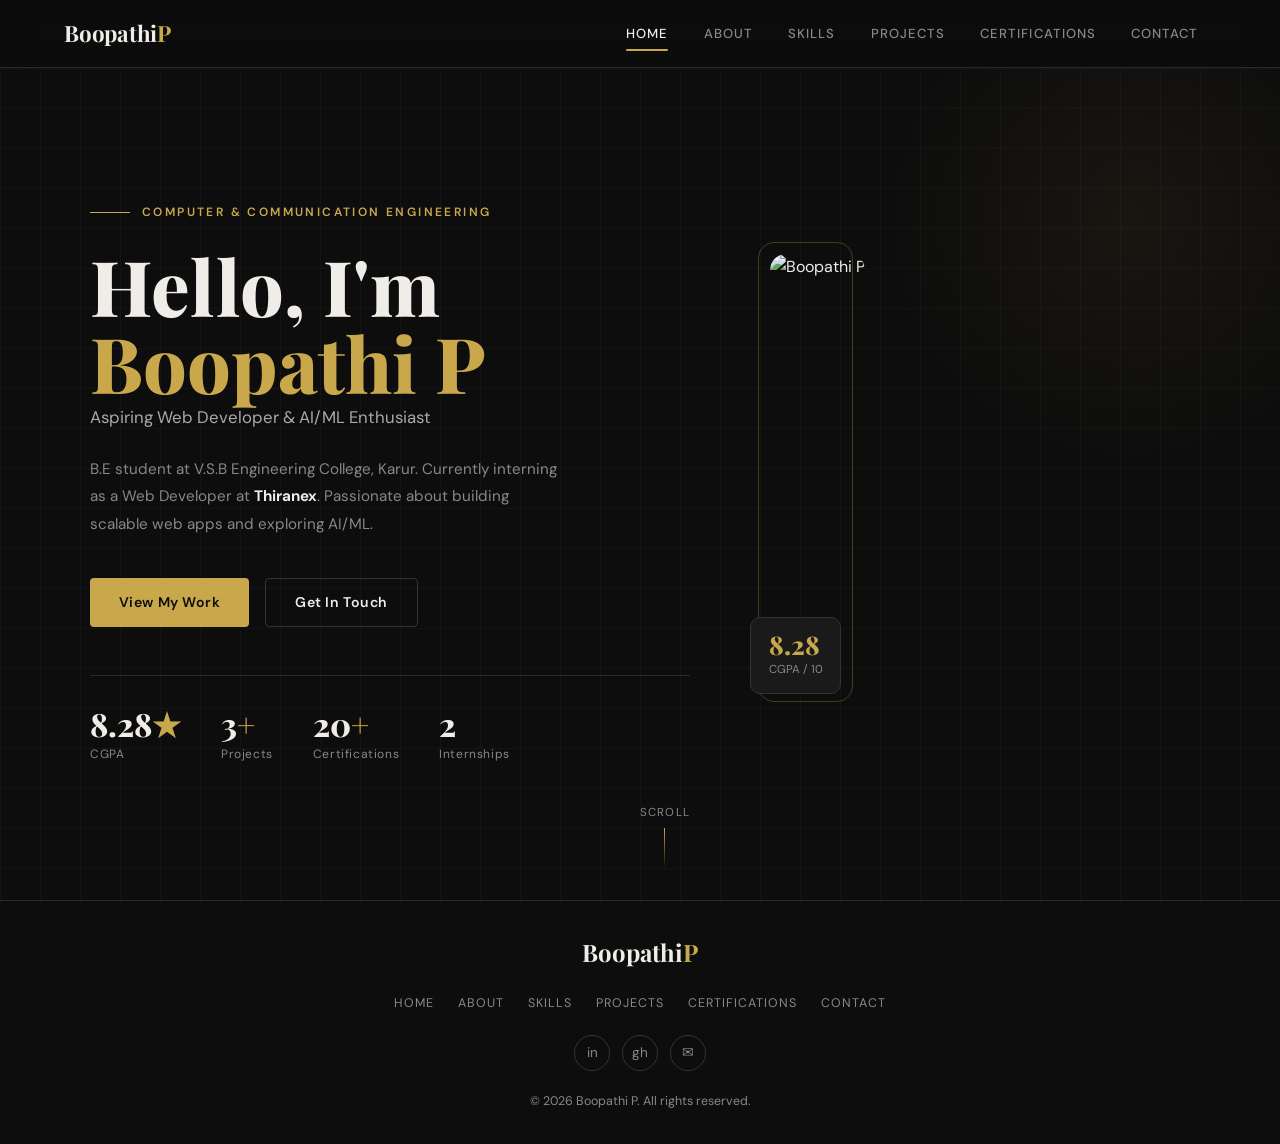
==== commit 689ad4dc: "Add files via upload" ====
--- a/index.html
+++ b/index.html
@@ -1,223 +1,3 @@
-@import url('https://fonts.googleapis.com/css2?family=Playfair+Display:wght@400;600;700;800&family=DM+Sans:wght@300;400;500;600&display=swap');
-
-:root {
-  --bg: #0d0d0d;
-  --surface: #131313;
-  --card: #1a1a1a;
-  --card2: #1f1f1f;
-  --border: #2a2a2a;
-  --border2: #333;
-  --gold: #c9a84c;
-  --gold2: #e8c96a;
-  --gold-dim: rgba(201,168,76,0.15);
-  --gold-border: rgba(201,168,76,0.3);
-  --text: #f0ede8;
-  --muted: #888;
-  --muted2: #aaa;
-  --nav-h: 68px;
-}
-
-*, *::before, *::after { margin: 0; padding: 0; box-sizing: border-box; }
-html { scroll-behavior: smooth; }
-
-body {
-  background: var(--bg);
-  color: var(--text);
-  font-family: 'DM Sans', sans-serif;
-  line-height: 1.65;
-  min-height: 100vh;
-}
-
-/* ── NAV ── */
-nav {
-  position: fixed; top: 0; left: 0; right: 0; z-index: 999;
-  height: var(--nav-h);
-  background: rgba(13,13,13,0.92);
-  backdrop-filter: blur(20px);
-  border-bottom: 1px solid var(--border);
-  display: flex; align-items: center;
-  justify-content: space-between;
-  padding: 0 5vw;
-}
-.nav-logo {
-  font-family: 'Playfair Display', serif;
-  font-size: 1.4rem; font-weight: 700;
-  color: var(--text); text-decoration: none;
-  letter-spacing: -0.01em;
-}
-.nav-logo span { color: var(--gold); }
-.nav-links { display: flex; gap: 0; list-style: none; }
-.nav-links a {
-  color: var(--muted); text-decoration: none;
-  font-size: 0.82rem; font-weight: 500;
-  letter-spacing: 0.08em; text-transform: uppercase;
-  padding: 0.5rem 1.1rem;
-  border-radius: 4px;
-  transition: color 0.2s;
-  position: relative;
-}
-.nav-links a:hover,
-.nav-links a.active { color: var(--text); }
-.nav-links a.active::after {
-  content: '';
-  position: absolute; bottom: -1px; left: 1.1rem; right: 1.1rem;
-  height: 2px; background: var(--gold);
-  border-radius: 2px;
-}
-
-/* ── PAGE WRAPPER ── */
-.page {
-  padding-top: var(--nav-h);
-  min-height: 100vh;
-}
-
-/* ── SECTION LABELS ── */
-.label {
-  font-size: 0.72rem; font-weight: 600;
-  letter-spacing: 0.2em; text-transform: uppercase;
-  color: var(--gold); margin-bottom: 0.6rem;
-  display: block;
-}
-.section-title {
-  font-family: 'Playfair Display', serif;
-  font-size: clamp(2rem, 4vw, 3rem);
-  font-weight: 800; line-height: 1.1;
-  color: var(--text);
-  margin-bottom: 0.4rem;
-}
-.underline {
-  width: 48px; height: 3px;
-  background: var(--gold);
-  border-radius: 2px;
-  margin-top: 0.75rem;
-  margin-bottom: 2.5rem;
-}
-
-/* ── BUTTONS ── */
-.btn {
-  display: inline-flex; align-items: center; gap: 0.5rem;
-  padding: 0.75rem 1.8rem;
-  border-radius: 4px; font-weight: 600;
-  font-size: 0.88rem; text-decoration: none;
-  letter-spacing: 0.04em;
-  transition: all 0.25s; cursor: pointer; border: none;
-  font-family: 'DM Sans', sans-serif;
-}
-.btn-gold {
-  background: var(--gold); color: #0d0d0d;
-}
-.btn-gold:hover { background: var(--gold2); transform: translateY(-2px); }
-.btn-outline {
-  background: transparent;
-  border: 1.5px solid var(--border2);
-  color: var(--text);
-}
-.btn-outline:hover { border-color: var(--gold); color: var(--gold); }
-
-/* ── CARDS ── */
-.card {
-  background: var(--card);
-  border: 1px solid var(--border);
-  border-radius: 12px;
-  padding: 1.5rem;
-  transition: border-color 0.25s, transform 0.25s;
-}
-.card:hover { border-color: var(--gold-border); }
-
-/* ── TAGS ── */
-.tag {
-  display: inline-block;
-  background: rgba(255,255,255,0.05);
-  border: 1px solid var(--border2);
-  color: var(--muted2);
-  font-size: 0.73rem; font-weight: 500;
-  padding: 0.28rem 0.65rem;
-  border-radius: 100px;
-}
-.tag-gold {
-  background: var(--gold-dim);
-  border-color: var(--gold-border);
-  color: var(--gold);
-}
-
-/* ── FOOTER ── */
-footer {
-  text-align: center;
-  padding: 2rem 5vw;
-  border-top: 1px solid var(--border);
-}
-.footer-logo {
-  font-family: 'Playfair Display', serif;
-  font-size: 1.5rem; font-weight: 700;
-  color: var(--text); margin-bottom: 1rem;
-  display: block;
-}
-.footer-logo span { color: var(--gold); }
-.footer-nav {
-  display: flex; justify-content: center;
-  gap: 1.5rem; list-style: none;
-  margin-bottom: 1.25rem; flex-wrap: wrap;
-}
-.footer-nav a {
-  color: var(--muted); text-decoration: none;
-  font-size: 0.78rem; letter-spacing: 0.08em;
-  text-transform: uppercase;
-  transition: color 0.2s;
-}
-.footer-nav a:hover { color: var(--gold); }
-.footer-socials {
-  display: flex; justify-content: center; gap: 0.75rem;
-  margin-bottom: 1.25rem;
-}
-.social-btn {
-  width: 36px; height: 36px;
-  border-radius: 50%;
-  border: 1px solid var(--border2);
-  display: flex; align-items: center; justify-content: center;
-  color: var(--muted); text-decoration: none;
-  font-size: 0.85rem;
-  transition: all 0.2s;
-}
-.social-btn:hover { border-color: var(--gold); color: var(--gold); }
-.footer-copy { color: var(--muted); font-size: 0.78rem; }
-
-/* ── AVAILABILITY BADGE ── */
-.avail-badge {
-  display: inline-flex; align-items: center; gap: 0.5rem;
-  background: rgba(255,255,255,0.04);
-  border: 1px solid var(--border2);
-  border-radius: 100px;
-  padding: 0.4rem 1rem;
-  font-size: 0.78rem; color: var(--muted2);
-}
-.avail-dot {
-  width: 7px; height: 7px; border-radius: 50%;
-  background: #4ade80;
-  box-shadow: 0 0 6px #4ade80;
-  animation: pulse 2s infinite;
-}
-@keyframes pulse {
-  0%,100% { opacity:1; } 50% { opacity:0.4; }
-}
-
-/* ── ANIMATIONS ── */
-@keyframes fadeUp {
-  from { opacity:0; transform:translateY(28px); }
-  to   { opacity:1; transform:translateY(0); }
-}
-.fade-up { animation: fadeUp 0.6s ease both; }
-.d1 { animation-delay:0.1s; }
-.d2 { animation-delay:0.2s; }
-.d3 { animation-delay:0.3s; }
-.d4 { animation-delay:0.4s; }
-.d5 { animation-delay:0.5s; }
-.d6 { animation-delay:0.6s; }
-
-/* ── RESPONSIVE ── */
-@media (max-width: 768px) {
-  .nav-links { display: none; }
-  .section-title { font-size: 1.8rem; }
-}
 <!DOCTYPE html>
 <html lang="en">
 <head>
@@ -461,1328 +241,3 @@
 
 </body>
 </html>
-<!DOCTYPE html>
-<html lang="en">
-<head>
-  <meta charset="UTF-8"/>
-  <meta name="viewport" content="width=device-width, initial-scale=1.0"/>
-  <title>About — Boopathi P</title>
-  <link rel="stylesheet" href="style.css"/>
-  <style>
-    .about-hero {
-      padding: 5rem 5vw 3rem;
-      text-align: center;
-    }
-    .about-hero .avail-badge { margin-bottom: 1.5rem; }
-    .about-hero .section-title { font-size: clamp(2.5rem, 5vw, 4rem); }
-    .about-sub { color: var(--muted); margin-top: 0.75rem; font-size: 0.95rem; }
-
-    /* Bio section */
-    .bio-section {
-      padding: 3rem 5vw;
-      display: grid;
-      grid-template-columns: 280px 1fr;
-      gap: 4rem; max-width: 1100px; margin: auto;
-    }
-    .bio-photo-wrap { position: relative; }
-    .bio-photo {
-      width: 100%; border-radius: 14px;
-      object-fit: cover; object-position: center top;
-      height: 360px;
-      border: 1px solid var(--border);
-      display: block;
-    }
-    .cgpa-badge {
-      position: absolute; bottom: -14px; right: -14px;
-      background: var(--gold); color: #0d0d0d;
-      border-radius: 10px;
-      padding: 0.7rem 1rem;
-      font-family: 'Playfair Display', serif;
-      text-align: center;
-    }
-    .cgpa-badge .val { font-size: 1.5rem; font-weight: 800; line-height: 1; }
-    .cgpa-badge .lbl { font-size: 0.68rem; font-weight: 600; margin-top: 0.1rem; }
-
-    .bio-text { padding-top: 0.5rem; }
-    .bio-text h2 {
-      font-family: 'Playfair Display', serif;
-      font-size: 2rem; font-weight: 800;
-      margin-bottom: 1.25rem;
-    }
-    .bio-text h2 span { color: var(--gold); }
-    .bio-text p { color: var(--muted); margin-bottom: 1rem; font-size: 0.95rem; line-height: 1.9; }
-    .bio-text p strong { color: var(--text); }
-
-    /* Info grid */
-    .info-grid {
-      display: grid; grid-template-columns: 1fr 1fr;
-      gap: 1rem; margin-top: 2rem;
-    }
-    .info-item {
-      background: var(--card);
-      border: 1px solid var(--border);
-      border-radius: 10px;
-      padding: 0.9rem 1.1rem;
-    }
-    .info-key {
-      font-size: 0.68rem; letter-spacing: 0.15em;
-      text-transform: uppercase; color: var(--muted);
-      font-weight: 600; margin-bottom: 0.3rem;
-    }
-    .info-val { font-size: 0.9rem; font-weight: 500; color: var(--text); }
-
-    /* Interests */
-    .interests-section {
-      padding: 2rem 5vw 0;
-      max-width: 1100px; margin: auto;
-    }
-    .interests-section h3 {
-      font-family: 'Playfair Display', serif;
-      font-size: 1.2rem; font-weight: 700;
-      margin-bottom: 1rem;
-    }
-    .interest-tags { display: flex; flex-wrap: wrap; gap: 0.5rem; }
-
-    /* Education */
-    .edu-section {
-      padding: 4rem 5vw;
-      max-width: 1100px; margin: auto;
-    }
-    .edu-timeline { margin-top: 0; }
-    .edu-item {
-      display: grid; grid-template-columns: auto 1fr;
-      gap: 1.5rem; margin-bottom: 1.5rem;
-      align-items: start;
-    }
-    .edu-icon {
-      width: 44px; height: 44px;
-      background: var(--gold-dim);
-      border: 1px solid var(--gold-border);
-      border-radius: 10px;
-      display: flex; align-items: center;
-      justify-content: center;
-      font-size: 1.1rem; flex-shrink: 0;
-    }
-    .edu-card {
-      background: var(--card);
-      border: 1px solid var(--border);
-      border-radius: 12px;
-      padding: 1.25rem 1.5rem;
-      transition: border-color 0.2s;
-    }
-    .edu-card:hover { border-color: var(--gold-border); }
-    .edu-card h4 { font-size: 1rem; font-weight: 600; margin-bottom: 0.2rem; }
-    .edu-card .edu-inst { color: var(--muted); font-size: 0.85rem; margin-bottom: 0.6rem; }
-    .edu-meta { display: flex; justify-content: space-between; align-items: center; flex-wrap: wrap; gap: 0.5rem; }
-    .edu-year { font-size: 0.78rem; color: var(--muted); }
-    .edu-score {
-      background: var(--gold-dim);
-      border: 1px solid var(--gold-border);
-      color: var(--gold);
-      font-size: 0.78rem; font-weight: 700;
-      padding: 0.25rem 0.65rem; border-radius: 100px;
-    }
-
-    @media (max-width: 768px) {
-      .bio-section { grid-template-columns: 1fr; }
-      .bio-photo-wrap { max-width: 280px; margin: auto; }
-      .info-grid { grid-template-columns: 1fr; }
-    }
-  </style>
-</head>
-<body>
-<nav>
-  <a class="nav-logo" href="index.html">Boopathi<span>P</span></a>
-  <ul class="nav-links">
-    <li><a href="index.html">Home</a></li>
-    <li><a href="about.html" class="active">About</a></li>
-    <li><a href="skills.html">Skills</a></li>
-    <li><a href="projects.html">Projects</a></li>
-    <li><a href="certifications.html">Certifications</a></li>
-    <li><a href="contact.html">Contact</a></li>
-  </ul>
-</nav>
-
-<div class="page">
-  <!-- Hero -->
-  <div class="about-hero fade-up d1">
-    <span class="avail-badge"><span class="avail-dot"></span>GET TO KNOW ME</span>
-    <h1 class="section-title" style="margin-top:1rem;">About Me</h1>
-    <div class="underline" style="margin:1rem auto;"></div>
-    <p class="about-sub">Passionate learner, aspiring engineer, and technology enthusiast from Erode, Tamil Nadu.</p>
-  </div>
-
-  <!-- Bio -->
-  <div class="bio-section">
-    <div class="bio-photo-wrap fade-up d2">
-      <img class="bio-photo" src="boopathi2.jpeg" alt="Boopathi P"/>
-      <div class="cgpa-badge">
-        <div class="val">8.28</div>
-        <div class="lbl">CGPA / 10</div>
-      </div>
-    </div>
-
-    <div class="bio-text fade-up d3">
-      <span class="label">Biography</span>
-      <h2>Hello, I'm <span>Boopathi P</span></h2>
-
-      <p>I am a passionate <strong>Computer and Communication Engineering</strong> student at V.S.B Engineering College, Karur, Tamil Nadu, currently in my 3rd year of B.E with a CGPA of 8.28.</p>
-
-      <p>My journey in technology is driven by a deep curiosity about how intelligent systems work and how they can be applied to solve meaningful real-world problems. I am highly interested in <strong>Web Development, AI/ML, Data Science,</strong> and <strong>Generative AI</strong>.</p>
-
-      <p>Through internships, certifications, and projects, I strive to sharpen my technical and problem-solving abilities every day. I believe in <em>learning by building</em> — every project is a new opportunity to grow.</p>
-
-      <p>My goal is to become a skilled Software Engineer who creates impactful technology solutions for real-world challenges.</p>
-
-      <div class="info-grid">
-        <div class="info-item">
-          <div class="info-key">Full Name</div>
-          <div class="info-val">Boopathi P</div>
-        </div>
-        <div class="info-item">
-          <div class="info-key">Location</div>
-          <div class="info-val">Ganapathipalayam, Erode, Tamil Nadu</div>
-        </div>
-        <div class="info-item">
-          <div class="info-key">Phone</div>
-          <div class="info-val">+91 93607 56622</div>
-        </div>
-        <div class="info-item">
-          <div class="info-key">Email</div>
-          <div class="info-val">bb4969344@gmail.com</div>
-        </div>
-        <div class="info-item">
-          <div class="info-key">College</div>
-          <div class="info-val">V.S.B Engineering College, Karur</div>
-        </div>
-        <div class="info-item">
-          <div class="info-key">Status</div>
-          <div class="info-val">3rd Year B.E Student</div>
-        </div>
-      </div>
-    </div>
-  </div>
-
-  <!-- Interests -->
-  <div class="interests-section fade-up d4">
-    <h3>Interests</h3>
-    <div class="interest-tags">
-      <span class="tag tag-gold">Web Development</span>
-      <span class="tag tag-gold">Artificial Intelligence</span>
-      <span class="tag tag-gold">Machine Learning</span>
-      <span class="tag tag-gold">Generative AI</span>
-      <span class="tag tag-gold">Data Science</span>
-      <span class="tag">Logic Puzzles</span>
-      <span class="tag">Tamil Literature</span>
-      <span class="tag">Problem Solving</span>
-      <span class="tag">Open Source</span>
-    </div>
-  </div>
-
-  <!-- Education -->
-  <div class="edu-section fade-up d5">
-    <span class="label">Academic Journey</span>
-    <h2 class="section-title">Education</h2>
-    <div class="underline"></div>
-
-    <div class="edu-timeline">
-      <div class="edu-item">
-        <div class="edu-icon">🎓</div>
-        <div class="edu-card">
-          <h4>B.E – Computer and Communication Engineering</h4>
-          <div class="edu-inst">V.S.B Engineering College, Karur, Tamil Nadu</div>
-          <div class="edu-meta">
-            <span class="edu-year">2024 – 2028 · Currently 3rd Year</span>
-            <span class="edu-score">CGPA: 8.28</span>
-          </div>
-        </div>
-      </div>
-      <div class="edu-item">
-        <div class="edu-icon">📚</div>
-        <div class="edu-card">
-          <h4>Higher Secondary (11th & 12th) — State Board</h4>
-          <div class="edu-inst">Government Higher Secondary School</div>
-          <div class="edu-meta">
-            <span class="edu-year">Jun 2022 – Jun 2024</span>
-            <span class="edu-score">81%</span>
-          </div>
-        </div>
-      </div>
-      <div class="edu-item">
-        <div class="edu-icon">📖</div>
-        <div class="edu-card">
-          <h4>Secondary (10th)</h4>
-          <div class="edu-inst">Kongu Matric Higher Secondary School</div>
-          <div class="edu-meta">
-            <span class="edu-year">Jun 2021 – Jun 2022</span>
-            <span class="edu-score">87%</span>
-          </div>
-        </div>
-      </div>
-    </div>
-  </div>
-
-  <footer>
-    <span class="footer-logo">Boopathi<span>P</span></span>
-    <ul class="footer-nav">
-      <li><a href="index.html">Home</a></li>
-      <li><a href="about.html">About</a></li>
-      <li><a href="skills.html">Skills</a></li>
-      <li><a href="projects.html">Projects</a></li>
-      <li><a href="certifications.html">Certifications</a></li>
-      <li><a href="contact.html">Contact</a></li>
-    </ul>
-    <div class="footer-socials">
-      <a class="social-btn" href="https://www.linkedin.com/in/boopathi-boopathi-141b3132b" target="_blank">in</a>
-      <a class="social-btn" href="https://github.com/boopathi-7546" target="_blank">gh</a>
-      <a class="social-btn" href="mailto:bb4969344@gmail.com">✉</a>
-    </div>
-    <p class="footer-copy">© 2026 Boopathi P. All rights reserved.</p>
-  </footer>
-</div>
-</body>
-</html>
-<!DOCTYPE html>
-<html lang="en">
-<head>
-  <meta charset="UTF-8"/>
-  <meta name="viewport" content="width=device-width, initial-scale=1.0"/>
-  <title>Skills — Boopathi P</title>
-  <link rel="stylesheet" href="style.css"/>
-  <style>
-    .skills-hero {
-      padding: 5rem 5vw 3rem;
-      text-align: center;
-    }
-    .skills-hero .avail-badge { margin-bottom: 1.5rem; }
-    .skills-hero .section-title { font-size: clamp(2.2rem, 5vw, 3.8rem); }
-    .skills-hero .about-sub { color: var(--muted); margin-top: 0.75rem; font-size: 0.95rem; }
-
-    .skills-section {
-      padding: 2rem 5vw 4rem;
-      max-width: 1100px; margin: auto;
-    }
-
-    /* Core competencies grid */
-    .competency-grid {
-      display: grid;
-      grid-template-columns: 1fr 1fr;
-      gap: 1.5rem; margin-bottom: 3rem;
-    }
-    .comp-card {
-      background: var(--card);
-      border: 1px solid var(--border);
-      border-radius: 14px; padding: 1.5rem;
-      transition: border-color 0.25s;
-    }
-    .comp-card:hover { border-color: var(--gold-border); }
-    .comp-header {
-      display: flex; align-items: center; gap: 0.75rem;
-      margin-bottom: 1.25rem;
-    }
-    .comp-icon {
-      width: 38px; height: 38px;
-      background: var(--gold-dim);
-      border: 1px solid var(--gold-border);
-      border-radius: 8px;
-      display: flex; align-items: center; justify-content: center;
-      font-size: 1rem;
-    }
-    .comp-title { font-size: 0.95rem; font-weight: 600; }
-
-    /* Progress bars */
-    .skill-row { margin-bottom: 1rem; }
-    .skill-row:last-child { margin-bottom: 0; }
-    .skill-info {
-      display: flex; justify-content: space-between;
-      margin-bottom: 0.35rem;
-    }
-    .skill-name { font-size: 0.85rem; color: var(--muted2); }
-    .skill-pct { font-size: 0.82rem; color: var(--gold); font-weight: 600; }
-    .bar-bg {
-      height: 4px; background: var(--border2);
-      border-radius: 100px; overflow: hidden;
-    }
-    .bar-fill {
-      height: 100%; border-radius: 100px;
-      background: linear-gradient(90deg, var(--gold), var(--gold2));
-      width: 0;
-      transition: width 1.2s cubic-bezier(0.4,0,0.2,1);
-    }
-
-    /* Tools card (tag-based, no progress bar) */
-    .tools-tags { display: flex; flex-wrap: wrap; gap: 0.5rem; }
-
-    /* Soft skills */
-    .soft-section { margin-top: 1rem; }
-    .soft-grid {
-      display: grid; grid-template-columns: 1fr 1fr;
-      gap: 0.75rem; margin-top: 1.5rem;
-    }
-    .soft-item {
-      background: var(--card);
-      border: 1px solid var(--border);
-      border-radius: 10px; padding: 0.85rem 1.1rem;
-      display: flex; align-items: center; gap: 0.65rem;
-      font-size: 0.88rem; color: var(--muted2);
-      transition: border-color 0.2s, color 0.2s;
-    }
-    .soft-item:hover { border-color: var(--gold-border); color: var(--text); }
-    .soft-dot {
-      width: 7px; height: 7px; border-radius: 50%;
-      background: var(--gold); flex-shrink: 0;
-    }
-
-    @media (max-width: 768px) {
-      .competency-grid { grid-template-columns: 1fr; }
-      .soft-grid { grid-template-columns: 1fr; }
-    }
-  </style>
-</head>
-<body>
-<nav>
-  <a class="nav-logo" href="index.html">Boopathi<span>P</span></a>
-  <ul class="nav-links">
-    <li><a href="index.html">Home</a></li>
-    <li><a href="about.html">About</a></li>
-    <li><a href="skills.html" class="active">Skills</a></li>
-    <li><a href="projects.html">Projects</a></li>
-    <li><a href="certifications.html">Certifications</a></li>
-    <li><a href="contact.html">Contact</a></li>
-  </ul>
-</nav>
-
-<div class="page">
-  <div class="skills-hero fade-up d1">
-    <span class="avail-badge"><span class="avail-dot"></span>TECHNICAL EXPERTISE</span>
-    <h1 class="section-title" style="margin-top:1rem;">Skills &amp; Technologies</h1>
-    <div class="underline" style="margin:1rem auto;"></div>
-    <p class="about-sub">A growing toolkit across web development, AI/ML, programming, and developer tools.</p>
-  </div>
-
-  <div class="skills-section">
-    <span class="label">Core Competencies</span>
-    <h2 class="section-title" style="font-size:1.6rem; margin-bottom:0.4rem;">Technical Skills</h2>
-    <div class="underline"></div>
-
-    <div class="competency-grid">
-
-      <!-- Programming Languages -->
-      <div class="comp-card fade-up d2">
-        <div class="comp-header">
-          <div class="comp-icon">⌨️</div>
-          <div class="comp-title">Programming Languages</div>
-        </div>
-        <div class="skill-row">
-          <div class="skill-info"><span class="skill-name">Python</span><span class="skill-pct">80%</span></div>
-          <div class="bar-bg"><div class="bar-fill" data-w="80"></div></div>
-        </div>
-        <div class="skill-row">
-          <div class="skill-info"><span class="skill-name">Java</span><span class="skill-pct">85%</span></div>
-          <div class="bar-bg"><div class="bar-fill" data-w="85"></div></div>
-        </div>
-        <div class="skill-row">
-          <div class="skill-info"><span class="skill-name">C</span><span class="skill-pct">70%</span></div>
-          <div class="bar-bg"><div class="bar-fill" data-w="70"></div></div>
-        </div>
-        <div class="skill-row">
-          <div class="skill-info"><span class="skill-name">SQL</span><span class="skill-pct">65%</span></div>
-          <div class="bar-bg"><div class="bar-fill" data-w="65"></div></div>
-        </div>
-      </div>
-
-      <!-- Web Development -->
-      <div class="comp-card fade-up d3">
-        <div class="comp-header">
-          <div class="comp-icon">🌐</div>
-          <div class="comp-title">Web Development</div>
-        </div>
-        <div class="skill-row">
-          <div class="skill-info"><span class="skill-name">HTML5</span><span class="skill-pct">90%</span></div>
-          <div class="bar-bg"><div class="bar-fill" data-w="90"></div></div>
-        </div>
-        <div class="skill-row">
-          <div class="skill-info"><span class="skill-name">CSS3</span><span class="skill-pct">85%</span></div>
-          <div class="bar-bg"><div class="bar-fill" data-w="85"></div></div>
-        </div>
-        <div class="skill-row">
-          <div class="skill-info"><span class="skill-name">JavaScript (DOM)</span><span class="skill-pct">75%</span></div>
-          <div class="bar-bg"><div class="bar-fill" data-w="75"></div></div>
-        </div>
-        <div class="skill-row">
-          <div class="skill-info"><span class="skill-name">Responsive Design</span><span class="skill-pct">80%</span></div>
-          <div class="bar-bg"><div class="bar-fill" data-w="80"></div></div>
-        </div>
-      </div>
-
-      <!-- AI / ML -->
-      <div class="comp-card fade-up d4">
-        <div class="comp-header">
-          <div class="comp-icon">🤖</div>
-          <div class="comp-title">AI &amp; Machine Learning</div>
-        </div>
-        <div class="skill-row">
-          <div class="skill-info"><span class="skill-name">Machine Learning</span><span class="skill-pct">70%</span></div>
-          <div class="bar-bg"><div class="bar-fill" data-w="70"></div></div>
-        </div>
-        <div class="skill-row">
-          <div class="skill-info"><span class="skill-name">NLP</span><span class="skill-pct">68%</span></div>
-          <div class="bar-bg"><div class="bar-fill" data-w="68"></div></div>
-        </div>
-        <div class="skill-row">
-          <div class="skill-info"><span class="skill-name">Generative AI</span><span class="skill-pct">75%</span></div>
-          <div class="bar-bg"><div class="bar-fill" data-w="75"></div></div>
-        </div>
-        <div class="skill-row">
-          <div class="skill-info"><span class="skill-name">Prompt Engineering</span><span class="skill-pct">80%</span></div>
-          <div class="bar-bg"><div class="bar-fill" data-w="80"></div></div>
-        </div>
-      </div>
-
-      <!-- Tools & Platforms -->
-      <div class="comp-card fade-up d5">
-        <div class="comp-header">
-          <div class="comp-icon">🛠️</div>
-          <div class="comp-title">Tools, Database &amp; Platforms</div>
-        </div>
-        <div class="tools-tags">
-          <span class="tag">Git</span>
-          <span class="tag">GitHub</span>
-          <span class="tag">VS Code</span>
-          <span class="tag">Canva</span>
-          <span class="tag">Tkinter</span>
-          <span class="tag">NoSQL</span>
-          <span class="tag">DBMS</span>
-          <span class="tag">Agile / Scrum</span>
-          <span class="tag">OOP</span>
-          <span class="tag">DSA</span>
-        </div>
-      </div>
-
-    </div>
-
-    <!-- Soft Skills -->
-    <div class="soft-section fade-up d5">
-      <span class="label">Professional Qualities</span>
-      <h2 class="section-title" style="font-size:1.6rem; margin-bottom:0.4rem;">Soft Skills</h2>
-      <div class="underline"></div>
-      <div class="soft-grid">
-        <div class="soft-item"><span class="soft-dot"></span>Problem Solving</div>
-        <div class="soft-item"><span class="soft-dot"></span>Adaptability</div>
-        <div class="soft-item"><span class="soft-dot"></span>Time Management</div>
-        <div class="soft-item"><span class="soft-dot"></span>Team Collaboration</div>
-        <div class="soft-item"><span class="soft-dot"></span>Email Writing</div>
-        <div class="soft-item"><span class="soft-dot"></span>High Impact Presentations</div>
-        <div class="soft-item"><span class="soft-dot"></span>Continuous Learning</div>
-        <div class="soft-item"><span class="soft-dot"></span>Attention to Detail</div>
-      </div>
-    </div>
-  </div>
-
-  <footer>
-    <span class="footer-logo">Boopathi<span>P</span></span>
-    <ul class="footer-nav">
-      <li><a href="index.html">Home</a></li>
-      <li><a href="about.html">About</a></li>
-      <li><a href="skills.html">Skills</a></li>
-      <li><a href="projects.html">Projects</a></li>
-      <li><a href="certifications.html">Certifications</a></li>
-      <li><a href="contact.html">Contact</a></li>
-    </ul>
-    <div class="footer-socials">
-      <a class="social-btn" href="https://www.linkedin.com/in/boopathi-boopathi-141b3132b" target="_blank">in</a>
-      <a class="social-btn" href="https://github.com/boopathi-7546" target="_blank">gh</a>
-      <a class="social-btn" href="mailto:bb4969344@gmail.com">✉</a>
-    </div>
-    <p class="footer-copy">© 2026 Boopathi P. All rights reserved.</p>
-  </footer>
-</div>
-
-<script>
-  // Animate progress bars on load
-  window.addEventListener('load', () => {
-    document.querySelectorAll('.bar-fill').forEach(bar => {
-      const w = bar.getAttribute('data-w');
-      setTimeout(() => { bar.style.width = w + '%'; }, 300);
-    });
-  });
-</script>
-</body>
-</html>
-<!DOCTYPE html>
-<html lang="en">
-<head>
-  <meta charset="UTF-8"/>
-  <meta name="viewport" content="width=device-width, initial-scale=1.0"/>
-  <title>Projects — Boopathi P</title>
-  <link rel="stylesheet" href="style.css"/>
-  <style>
-    .proj-hero {
-      padding: 5rem 5vw 3rem;
-      text-align: center;
-    }
-    .proj-hero .avail-badge { margin-bottom: 1.5rem; }
-    .proj-hero p { color: var(--muted); margin-top: 0.75rem; font-size: 0.95rem; }
-
-    .proj-section {
-      padding: 2rem 5vw 4rem;
-      max-width: 1100px; margin: auto;
-    }
-
-    /* Featured / Internship project */
-    .featured-card {
-      background: var(--card);
-      border: 1px solid var(--border);
-      border-radius: 16px;
-      padding: 2rem;
-      margin-bottom: 2.5rem;
-      display: grid;
-      grid-template-columns: 1fr 1fr;
-      gap: 2rem;
-      transition: border-color 0.25s;
-      position: relative; overflow: hidden;
-    }
-    .featured-card::before {
-      content: '';
-      position: absolute; top: 0; left: 0; right: 0; height: 3px;
-      background: linear-gradient(90deg, var(--gold), var(--gold2));
-    }
-    .featured-card:hover { border-color: var(--gold-border); }
-    .feat-badge {
-      display: inline-flex; align-items: center; gap: 0.4rem;
-      font-size: 0.7rem; letter-spacing: 0.15em; text-transform: uppercase;
-      color: var(--gold); font-weight: 600; margin-bottom: 0.75rem;
-    }
-    .feat-badge span { color: var(--muted); }
-    .featured-card h3 {
-      font-family: 'Playfair Display', serif;
-      font-size: 1.4rem; font-weight: 700; margin-bottom: 0.75rem;
-    }
-    .featured-card p { color: var(--muted); font-size: 0.9rem; line-height: 1.8; margin-bottom: 1.25rem; }
-    .feat-highlights { display: flex; flex-direction: column; gap: 0.75rem; }
-    .feat-item {
-      display: flex; align-items: flex-start; gap: 0.75rem;
-      background: var(--card2); border: 1px solid var(--border);
-      border-radius: 10px; padding: 0.75rem 1rem;
-    }
-    .feat-item-icon { font-size: 1.1rem; flex-shrink: 0; margin-top: 0.1rem; }
-    .feat-item-title { font-size: 0.88rem; font-weight: 600; }
-    .feat-item-sub { font-size: 0.78rem; color: var(--muted); margin-top: 0.1rem; }
-
-    /* Projects grid */
-    .projects-grid {
-      display: grid;
-      grid-template-columns: 1fr 1fr;
-      gap: 1.25rem;
-    }
-    .proj-card {
-      background: var(--card);
-      border: 1px solid var(--border);
-      border-radius: 14px; padding: 1.75rem;
-      transition: border-color 0.25s, transform 0.25s;
-    }
-    .proj-card:hover { border-color: var(--gold-border); transform: translateY(-4px); }
-    .proj-num {
-      font-family: 'Playfair Display', serif;
-      font-size: 2.2rem; font-weight: 800;
-      color: var(--border2); line-height: 1; margin-bottom: 0.75rem;
-    }
-    .proj-card h3 { font-size: 1.05rem; font-weight: 700; margin-bottom: 0.5rem; }
-    .proj-card p { color: var(--muted); font-size: 0.875rem; line-height: 1.75; margin-bottom: 1.1rem; }
-    .proj-tags { display: flex; flex-wrap: wrap; gap: 0.4rem; }
-
-    /* GitHub CTA */
-    .github-cta {
-      text-align: center; margin-top: 3rem;
-      padding: 2rem;
-      border-top: 1px solid var(--border);
-    }
-    .github-cta p { color: var(--muted); font-size: 0.85rem; margin-bottom: 1rem; }
-
-    @media (max-width: 768px) {
-      .featured-card { grid-template-columns: 1fr; }
-      .projects-grid { grid-template-columns: 1fr; }
-    }
-  </style>
-</head>
-<body>
-<nav>
-  <a class="nav-logo" href="index.html">Boopathi<span>P</span></a>
-  <ul class="nav-links">
-    <li><a href="index.html">Home</a></li>
-    <li><a href="about.html">About</a></li>
-    <li><a href="skills.html">Skills</a></li>
-    <li><a href="projects.html" class="active">Projects</a></li>
-    <li><a href="certifications.html">Certifications</a></li>
-    <li><a href="contact.html">Contact</a></li>
-  </ul>
-</nav>
-
-<div class="page">
-  <div class="proj-hero fade-up d1">
-    <span class="avail-badge"><span class="avail-dot"></span>WHAT I'VE BUILT</span>
-    <h1 class="section-title" style="margin-top:1rem;">Projects</h1>
-    <div class="underline" style="margin:1rem auto;"></div>
-    <p>Real-world applications powered by AI, machine learning, NLP, and web technologies.</p>
-  </div>
-
-  <div class="proj-section">
-    <span class="label">Portfolio</span>
-    <h2 class="section-title" style="font-size:1.6rem; margin-bottom:0.4rem;">Featured Work</h2>
-    <div class="underline"></div>
-
-    <!-- Featured: AI Scam Detector -->
-    <div class="featured-card fade-up d2">
-      <div>
-        <div class="feat-badge">⭐ FEATURED PROJECT</div>
-        <h3>AI Scam Detector</h3>
-        <p>
-          An intelligent system to detect fraudulent messages using NLP-based text analysis and pattern recognition.
-          Implements preprocessing techniques — tokenization, stop-word removal, and filtering — to identify scam indicators
-          with classification logic for improved accuracy.
-        </p>
-        <div class="proj-tags">
-          <span class="tag tag-gold">Python</span>
-          <span class="tag tag-gold">NLP</span>
-          <span class="tag tag-gold">Machine Learning</span>
-          <span class="tag">Cybersecurity</span>
-          <span class="tag">Text Classification</span>
-        </div>
-      </div>
-      <div class="feat-highlights">
-        <div class="feat-item">
-          <div class="feat-item-icon">🔍</div>
-          <div>
-            <div class="feat-item-title">NLP Text Analysis</div>
-            <div class="feat-item-sub">Tokenization & stop-word removal</div>
-          </div>
-        </div>
-        <div class="feat-item">
-          <div class="feat-item-icon">🛡️</div>
-          <div>
-            <div class="feat-item-title">Pattern Recognition</div>
-            <div class="feat-item-sub">Scam indicator identification</div>
-          </div>
-        </div>
-        <div class="feat-item">
-          <div class="feat-item-icon">🎯</div>
-          <div>
-            <div class="feat-item-title">Classification Logic</div>
-            <div class="feat-item-sub">Improved detection accuracy</div>
-          </div>
-        </div>
-        <div class="feat-item">
-          <div class="feat-item-icon">🤖</div>
-          <div>
-            <div class="feat-item-title">AI in Cybersecurity</div>
-            <div class="feat-item-sub">Practical AI application</div>
-          </div>
-        </div>
-      </div>
-    </div>
-
-    <!-- Projects Grid -->
-    <div class="projects-grid">
-      <div class="proj-card fade-up d3">
-        <div class="proj-num">01</div>
-        <h3>To-Do List App</h3>
-        <p>Desktop GUI application to manage daily tasks with add, delete, and update functionality. Built with an intuitive Tkinter interface for smooth user interaction.</p>
-        <div class="proj-tags">
-          <span class="tag">Python</span>
-          <span class="tag">Tkinter</span>
-          <span class="tag">GUI</span>
-          <span class="tag">Desktop App</span>
-        </div>
-      </div>
-
-      <div class="proj-card fade-up d4">
-        <div class="proj-num">02</div>
-        <h3>CLI Expense Tracker</h3>
-        <p>Command-line tool to log, categorize, and track personal expenses with persistent file-based data storage across sessions. Demonstrates practical Python problem-solving.</p>
-        <div class="proj-tags">
-          <span class="tag">Python</span>
-          <span class="tag">CLI</span>
-          <span class="tag">File Handling</span>
-        </div>
-      </div>
-
-      <div class="proj-card fade-up d5">
-        <div class="proj-num">03</div>
-        <h3>Portfolio Website</h3>
-        <p>Multi-page personal portfolio website built with pure HTML, CSS, and JavaScript. Features dark gold theme, responsive design, and smooth animations. Deployed on GitHub Pages.</p>
-        <div class="proj-tags">
-          <span class="tag tag-gold">HTML</span>
-          <span class="tag tag-gold">CSS</span>
-          <span class="tag tag-gold">JavaScript</span>
-          <span class="tag">GitHub Pages</span>
-        </div>
-      </div>
-    </div>
-
-    <!-- GitHub CTA -->
-    <div class="github-cta fade-up d6">
-      <p>MORE WORK &amp; OPEN-SOURCE CONTRIBUTIONS</p>
-      <a href="https://github.com/boopathi-7546" target="_blank" class="btn btn-outline">
-        Visit GitHub Profile →
-      </a>
-    </div>
-  </div>
-
-  <footer>
-    <span class="footer-logo">Boopathi<span>P</span></span>
-    <ul class="footer-nav">
-      <li><a href="index.html">Home</a></li>
-      <li><a href="about.html">About</a></li>
-      <li><a href="skills.html">Skills</a></li>
-      <li><a href="projects.html">Projects</a></li>
-      <li><a href="certifications.html">Certifications</a></li>
-      <li><a href="contact.html">Contact</a></li>
-    </ul>
-    <div class="footer-socials">
-      <a class="social-btn" href="https://www.linkedin.com/in/boopathi-boopathi-141b3132b" target="_blank">in</a>
-      <a class="social-btn" href="https://github.com/boopathi-7546" target="_blank">gh</a>
-      <a class="social-btn" href="mailto:bb4969344@gmail.com">✉</a>
-    </div>
-    <p class="footer-copy">© 2026 Boopathi P. All rights reserved.</p>
-  </footer>
-</div>
-</body>
-</html>
-<!DOCTYPE html>
-<html lang="en">
-<head>
-  <meta charset="UTF-8"/>
-  <meta name="viewport" content="width=device-width, initial-scale=1.0"/>
-  <title>Certifications — Boopathi P</title>
-  <link rel="stylesheet" href="style.css"/>
-  <style>
-    .cert-hero {
-      padding: 5rem 5vw 3rem;
-      text-align: center;
-    }
-    .cert-hero .avail-badge { margin-bottom: 1.5rem; }
-    .cert-hero p { color: var(--muted); margin-top: 0.75rem; font-size: 0.95rem; }
-
-    .cert-section {
-      padding: 2rem 5vw 4rem;
-      max-width: 1100px; margin: auto;
-    }
-
-    /* Provider block */
-    .provider-block {
-      background: var(--card);
-      border: 1px solid var(--border);
-      border-radius: 16px;
-      margin-bottom: 1.5rem;
-      overflow: hidden;
-      transition: border-color 0.25s;
-    }
-    .provider-block:hover { border-color: var(--gold-border); }
-
-    .provider-header {
-      display: flex; align-items: center; gap: 1rem;
-      padding: 1.25rem 1.5rem;
-      border-bottom: 1px solid var(--border);
-      cursor: pointer;
-    }
-    .provider-icon {
-      width: 44px; height: 44px;
-      background: var(--gold-dim);
-      border: 1px solid var(--gold-border);
-      border-radius: 10px;
-      display: flex; align-items: center; justify-content: center;
-      font-size: 1.1rem; flex-shrink: 0;
-    }
-    .provider-info { flex: 1; }
-    .provider-name { font-size: 1rem; font-weight: 600; }
-    .provider-desc { color: var(--muted); font-size: 0.8rem; margin-top: 0.15rem; }
-    .provider-count {
-      background: var(--gold-dim);
-      border: 1px solid var(--gold-border);
-      color: var(--gold);
-      font-size: 0.75rem; font-weight: 700;
-      padding: 0.25rem 0.6rem; border-radius: 100px;
-    }
-
-    /* Cert items inside */
-    .cert-items { padding: 1rem 1.5rem 1.25rem; }
-    .cert-row {
-      display: flex; align-items: flex-start; gap: 0.6rem;
-      padding: 0.55rem 0;
-      border-bottom: 1px solid var(--border);
-    }
-    .cert-row:last-child { border-bottom: none; }
-    .cert-dot { width: 6px; height: 6px; border-radius: 50%; background: var(--gold); flex-shrink: 0; margin-top: 0.45rem; }
-    .cert-name-text { font-size: 0.9rem; color: var(--muted2); flex: 1; }
-    .cert-badge-star {
-      font-size: 0.72rem; font-weight: 700;
-      background: var(--gold-dim); border: 1px solid var(--gold-border);
-      color: var(--gold); padding: 0.2rem 0.55rem; border-radius: 100px;
-      white-space: nowrap;
-    }
-    .cert-badge-blue {
-      font-size: 0.72rem; font-weight: 700;
-      background: rgba(59,130,246,0.1); border: 1px solid rgba(59,130,246,0.25);
-      color: #60a5fa; padding: 0.2rem 0.55rem; border-radius: 100px;
-      white-space: nowrap;
-    }
-
-    /* Stats bar */
-    .cert-stats {
-      display: flex; gap: 1.5rem; flex-wrap: wrap;
-      background: var(--card); border: 1px solid var(--border);
-      border-radius: 14px; padding: 1.5rem 2rem;
-      margin-bottom: 2rem;
-    }
-    .c-stat { text-align: center; }
-    .c-stat-val {
-      font-family: 'Playfair Display', serif;
-      font-size: 2rem; font-weight: 800; color: var(--gold);
-    }
-    .c-stat-lbl { font-size: 0.75rem; color: var(--muted); margin-top: 0.2rem; }
-  </style>
-</head>
-<body>
-<nav>
-  <a class="nav-logo" href="index.html">Boopathi<span>P</span></a>
-  <ul class="nav-links">
-    <li><a href="index.html">Home</a></li>
-    <li><a href="about.html">About</a></li>
-    <li><a href="skills.html">Skills</a></li>
-    <li><a href="projects.html">Projects</a></li>
-    <li><a href="certifications.html" class="active">Certifications</a></li>
-    <li><a href="contact.html">Contact</a></li>
-  </ul>
-</nav>
-
-<div class="page">
-  <div class="cert-hero fade-up d1">
-    <span class="avail-badge"><span class="avail-dot"></span>CONTINUOUS LEARNING</span>
-    <h1 class="section-title" style="margin-top:1rem;">Certifications &amp; Achievements</h1>
-    <div class="underline" style="margin:1rem auto;"></div>
-    <p>Industry-recognised credentials from leading platforms in AI, Web Dev, Python, and more.</p>
-  </div>
-
-  <div class="cert-section">
-
-    <!-- Stats -->
-    <div class="cert-stats fade-up d2">
-      <div class="c-stat">
-        <div class="c-stat-val">20+</div>
-        <div class="c-stat-lbl">Total Certifications</div>
-      </div>
-      <div class="c-stat">
-        <div class="c-stat-val">6</div>
-        <div class="c-stat-lbl">Platforms</div>
-      </div>
-      <div class="c-stat">
-        <div class="c-stat-val">2</div>
-        <div class="c-stat-lbl">NPTEL Elite</div>
-      </div>
-      <div class="c-stat">
-        <div class="c-stat-val">Top 1%</div>
-        <div class="c-stat-lbl">Java — IIT Kharagpur</div>
-      </div>
-    </div>
-
-    <span class="label">Credentials</span>
-    <h2 class="section-title" style="font-size:1.6rem; margin-bottom:0.4rem;">Certifications Earned</h2>
-    <div class="underline"></div>
-
-    <!-- NPTEL -->
-    <div class="provider-block fade-up d2">
-      <div class="provider-header">
-        <div class="provider-icon">🏛️</div>
-        <div class="provider-info">
-          <div class="provider-name">NPTEL — IIT Kharagpur &amp; IIT Roorkee</div>
-          <div class="provider-desc">Government of India funded online certification — Swayam platform</div>
-        </div>
-        <span class="provider-count">2 certs</span>
-      </div>
-      <div class="cert-items">
-        <div class="cert-row">
-          <span class="cert-dot"></span>
-          <span class="cert-name-text">Programming in Java</span>
-          <span class="cert-badge-star">🏆 100% · Elite + Top 1% · IIT Kharagpur</span>
-        </div>
-        <div class="cert-row">
-          <span class="cert-dot"></span>
-          <span class="cert-name-text">Data Analytics with Python</span>
-          <span class="cert-badge-star">Elite · 60% · IIT Roorkee</span>
-        </div>
-      </div>
-    </div>
-
-    <!-- Infosys Springboard -->
-    <div class="provider-block fade-up d3">
-      <div class="provider-header">
-        <div class="provider-icon">🔵</div>
-        <div class="provider-info">
-          <div class="provider-name">Infosys Springboard</div>
-          <div class="provider-desc">Industry learning platform by Infosys Limited</div>
-        </div>
-        <span class="provider-count">12 certs</span>
-      </div>
-      <div class="cert-items">
-        <div class="cert-row">
-          <span class="cert-dot"></span>
-          <span class="cert-name-text">Python Foundation Certification</span>
-          <span class="cert-badge-blue">Achievement · Jul 2025</span>
-        </div>
-        <div class="cert-row">
-          <span class="cert-dot"></span>
-          <span class="cert-name-text">Python Fundamentals</span>
-        </div>
-        <div class="cert-row">
-          <span class="cert-dot"></span>
-          <span class="cert-name-text">Python Clean Coding</span>
-        </div>
-        <div class="cert-row">
-          <span class="cert-dot"></span>
-          <span class="cert-name-text">Programming Fundamentals using Python – Part 2</span>
-        </div>
-        <div class="cert-row">
-          <span class="cert-dot"></span>
-          <span class="cert-name-text">Object Oriented Programming using Python</span>
-        </div>
-        <div class="cert-row">
-          <span class="cert-dot"></span>
-          <span class="cert-name-text">Database Management System Part – 1</span>
-        </div>
-        <div class="cert-row">
-          <span class="cert-dot"></span>
-          <span class="cert-name-text">Database Management System Part – 2</span>
-        </div>
-        <div class="cert-row">
-          <span class="cert-dot"></span>
-          <span class="cert-name-text">Introduction to NoSQL Databases</span>
-        </div>
-        <div class="cert-row">
-          <span class="cert-dot"></span>
-          <span class="cert-name-text">Software Engineering and Agile Software Development</span>
-        </div>
-        <div class="cert-row">
-          <span class="cert-dot"></span>
-          <span class="cert-name-text">Agile Scrum in Practice</span>
-        </div>
-        <div class="cert-row">
-          <span class="cert-dot"></span>
-          <span class="cert-name-text">Email Writing Skills</span>
-        </div>
-        <div class="cert-row">
-          <span class="cert-dot"></span>
-          <span class="cert-name-text">Time Management</span>
-        </div>
-        <div class="cert-row">
-          <span class="cert-dot"></span>
-          <span class="cert-name-text">High Impact Presentations</span>
-        </div>
-      </div>
-    </div>
-
-    <!-- Cisco -->
-    <div class="provider-block fade-up d4">
-      <div class="provider-header">
-        <div class="provider-icon">🌐</div>
-        <div class="provider-info">
-          <div class="provider-name">Cisco Networking Academy</div>
-          <div class="provider-desc">Global technology education &amp; networking certification provider</div>
-        </div>
-        <span class="provider-count">1 cert</span>
-      </div>
-      <div class="cert-items">
-        <div class="cert-row">
-          <span class="cert-dot"></span>
-          <span class="cert-name-text">Introduction to Internet of Things</span>
-          <span class="cert-badge-blue">Jan 25, 2026</span>
-        </div>
-      </div>
-    </div>
-
-    <!-- NASSCOM FutureSkills Prime -->
-    <div class="provider-block fade-up d4">
-      <div class="provider-header">
-        <div class="provider-icon">🥇</div>
-        <div class="provider-info">
-          <div class="provider-name">NASSCOM FutureSkills Prime × Salesforce</div>
-          <div class="provider-desc">MeitY–NASSCOM Digital Skilling Initiative — Govt. approved curriculum</div>
-        </div>
-        <span class="provider-count">1 cert</span>
-      </div>
-      <div class="cert-items">
-        <div class="cert-row">
-          <span class="cert-dot"></span>
-          <span class="cert-name-text">Salesforce — Becoming an Agentforce Champion</span>
-          <span class="cert-badge-star">🏆 Agentblazer Champion 2025</span>
-        </div>
-      </div>
-    </div>
-
-    <!-- NoviTech -->
-    <div class="provider-block fade-up d5">
-      <div class="provider-header">
-        <div class="provider-icon">💻</div>
-        <div class="provider-info">
-          <div class="provider-name">NoviTech R&amp;D Private Limited</div>
-          <div class="provider-desc">ISO 9001:2015 certified — Innovation Partner, Coimbatore</div>
-        </div>
-        <span class="provider-count">1 cert</span>
-      </div>
-      <div class="cert-items">
-        <div class="cert-row">
-          <span class="cert-dot"></span>
-          <span class="cert-name-text">30 Days MasterClass in Full Stack Development</span>
-          <span class="cert-badge-blue">Dec 2025 – Jan 2026</span>
-        </div>
-      </div>
-    </div>
-
-    <!-- Agnirva -->
-    <div class="provider-block fade-up d5">
-      <div class="provider-header">
-        <div class="provider-icon">🚀</div>
-        <div class="provider-info">
-          <div class="provider-name">Agnirva.com</div>
-          <div class="provider-desc">DPIIT Recognised Startup — AI Internship Program</div>
-        </div>
-        <span class="provider-count">1 cert</span>
-      </div>
-      <div class="cert-items">
-        <div class="cert-row">
-          <span class="cert-dot"></span>
-          <span class="cert-name-text">Agnirva AI Internship Program – Summer 2025</span>
-          <span class="cert-badge-blue">May – Jul 2025</span>
-        </div>
-      </div>
-    </div>
-
-  </div>
-
-  <footer>
-    <span class="footer-logo">Boopathi<span>P</span></span>
-    <ul class="footer-nav">
-      <li><a href="index.html">Home</a></li>
-      <li><a href="about.html">About</a></li>
-      <li><a href="skills.html">Skills</a></li>
-      <li><a href="projects.html">Projects</a></li>
-      <li><a href="certifications.html">Certifications</a></li>
-      <li><a href="contact.html">Contact</a></li>
-    </ul>
-    <div class="footer-socials">
-      <a class="social-btn" href="https://www.linkedin.com/in/boopathi-boopathi-141b3132b" target="_blank">in</a>
-      <a class="social-btn" href="https://github.com/boopathi-7546" target="_blank">gh</a>
-      <a class="social-btn" href="mailto:bb4969344@gmail.com">✉</a>
-    </div>
-    <p class="footer-copy">© 2026 Boopathi P. All rights reserved.</p>
-  </footer>
-</div>
-</body>
-</html>
-<!DOCTYPE html>
-<html lang="en">
-<head>
-  <meta charset="UTF-8"/>
-  <meta name="viewport" content="width=device-width, initial-scale=1.0"/>
-  <title>Contact — Boopathi P</title>
-  <link rel="stylesheet" href="style.css"/>
-  <style>
-    .contact-hero {
-      padding: 5rem 5vw 3rem;
-      text-align: center;
-    }
-    .contact-hero .avail-badge { margin-bottom: 1.5rem; }
-    .contact-hero p { color: var(--muted); margin-top: 0.75rem; font-size: 0.95rem; max-width: 500px; margin-inline: auto; }
-
-    .contact-section {
-      padding: 2rem 5vw 4rem;
-      max-width: 900px; margin: auto;
-    }
-
-    .contact-grid {
-      display: grid; grid-template-columns: 1fr 1fr;
-      gap: 1rem; margin-top: 0.5rem;
-    }
-    .contact-card {
-      background: var(--card);
-      border: 1px solid var(--border);
-      border-radius: 14px;
-      padding: 1.25rem 1.5rem;
-      display: flex; align-items: center; gap: 1rem;
-      text-decoration: none; color: var(--text);
-      transition: border-color 0.25s, transform 0.25s;
-      position: relative;
-    }
-    .contact-card:hover {
-      border-color: var(--gold-border);
-      transform: translateX(6px);
-    }
-    .contact-card-icon {
-      width: 44px; height: 44px;
-      background: var(--gold-dim);
-      border: 1px solid var(--gold-border);
-      border-radius: 10px;
-      display: flex; align-items: center; justify-content: center;
-      font-size: 1.1rem; flex-shrink: 0;
-    }
-    .contact-card-lbl { font-size: 0.7rem; letter-spacing: 0.12em; text-transform: uppercase; color: var(--muted); font-weight: 600; }
-    .contact-card-val { font-size: 0.92rem; font-weight: 500; margin-top: 0.15rem; }
-    .contact-card-arrow {
-      position: absolute; right: 1.25rem;
-      color: var(--muted); font-size: 0.9rem;
-      transition: color 0.2s;
-    }
-    .contact-card:hover .contact-card-arrow { color: var(--gold); }
-
-    /* Location card full width */
-    .contact-card.full { grid-column: 1 / -1; }
-
-    /* Availability -->*/
-    .avail-full {
-      text-align: center; margin: 2.5rem 0;
-    }
-
-    /* Quote */
-    .quote-block {
-      background: var(--card);
-      border: 1px solid var(--border);
-      border-radius: 14px;
-      padding: 2rem 2.5rem;
-      margin-top: 2.5rem;
-      position: relative;
-    }
-    .quote-mark {
-      font-family: 'Playfair Display', serif;
-      font-size: 4rem; color: var(--gold-border);
-      line-height: 0.5; margin-bottom: 1rem;
-      display: block;
-    }
-    .quote-text {
-      font-family: 'Playfair Display', serif;
-      font-size: 1.05rem; font-style: italic;
-      color: var(--muted2); line-height: 1.7;
-      margin-bottom: 1rem;
-    }
-    .quote-author { color: var(--gold); font-size: 0.85rem; font-weight: 600; letter-spacing: 0.05em; }
-
-    /* Back to home btn */
-    .back-wrap { text-align: center; margin-top: 3rem; }
-
-    @media (max-width: 640px) {
-      .contact-grid { grid-template-columns: 1fr; }
-      .contact-card.full { grid-column: 1; }
-    }
-  </style>
-</head>
-<body>
-<nav>
-  <a class="nav-logo" href="index.html">Boopathi<span>P</span></a>
-  <ul class="nav-links">
-    <li><a href="index.html">Home</a></li>
-    <li><a href="about.html">About</a></li>
-    <li><a href="skills.html">Skills</a></li>
-    <li><a href="projects.html">Projects</a></li>
-    <li><a href="certifications.html">Certifications</a></li>
-    <li><a href="contact.html" class="active">Contact</a></li>
-  </ul>
-</nav>
-
-<div class="page">
-  <div class="contact-hero fade-up d1">
-    <span class="avail-badge"><span class="avail-dot"></span>LET'S CONNECT</span>
-    <h1 class="section-title" style="margin-top:1rem;">Contact</h1>
-    <div class="underline" style="margin:1rem auto;"></div>
-    <p>I'm always open to collaborations, opportunities, or just a good conversation about tech!</p>
-  </div>
-
-  <div class="contact-section">
-    <span class="label">Get In Touch</span>
-    <h2 class="section-title" style="font-size:1.6rem; margin-bottom:0.4rem;">Contact Information</h2>
-    <div class="underline"></div>
-
-    <div class="contact-grid fade-up d2">
-      <a class="contact-card" href="tel:+919360756622">
-        <div class="contact-card-icon">📞</div>
-        <div>
-          <div class="contact-card-lbl">Phone</div>
-          <div class="contact-card-val">+91 93607 56622</div>
-        </div>
-        <span class="contact-card-arrow">↗</span>
-      </a>
-
-      <a class="contact-card" href="mailto:bb4969344@gmail.com">
-        <div class="contact-card-icon">✉️</div>
-        <div>
-          <div class="contact-card-lbl">Email</div>
-          <div class="contact-card-val">bb4969344@gmail.com</div>
-        </div>
-        <span class="contact-card-arrow">↗</span>
-      </a>
-
-      <a class="contact-card" href="https://www.linkedin.com/in/boopathi-boopathi-141b3132b" target="_blank">
-        <div class="contact-card-icon">💼</div>
-        <div>
-          <div class="contact-card-lbl">LinkedIn</div>
-          <div class="contact-card-val">boopathi-boopathi-141b3132b</div>
-        </div>
-        <span class="contact-card-arrow">↗</span>
-      </a>
-
-      <a class="contact-card" href="https://github.com/boopathi-7546" target="_blank">
-        <div class="contact-card-icon">🐙</div>
-        <div>
-          <div class="contact-card-lbl">GitHub</div>
-          <div class="contact-card-val">github.com/boopathi-7546</div>
-        </div>
-        <span class="contact-card-arrow">↗</span>
-      </a>
-
-      <div class="contact-card full" style="pointer-events:none;">
-        <div class="contact-card-icon">📍</div>
-        <div>
-          <div class="contact-card-lbl">Location</div>
-          <div class="contact-card-val">Ganapathipalayam, Erode, Tamil Nadu, India</div>
-        </div>
-      </div>
-    </div>
-
-    <!-- Availability -->
-    <div class="avail-full fade-up d3">
-      <span class="avail-badge" style="font-size:0.82rem; padding:0.5rem 1.25rem;">
-        <span class="avail-dot"></span>
-        Available for internships, collaborations &amp; opportunities
-      </span>
-    </div>
-
-    <!-- Quote -->
-    <div class="quote-block fade-up d4">
-      <span class="quote-mark">"</span>
-      <p class="quote-text">Learning continuously, building innovatively, and creating technology that makes a difference.</p>
-      <div class="quote-author">— BOOPATHI P</div>
-    </div>
-
-    <!-- Back to Home -->
-    <div class="back-wrap fade-up d5">
-      <a href="index.html" class="btn btn-outline">← Back to Home</a>
-    </div>
-  </div>
-
-  <footer>
-    <span class="footer-logo">Boopathi<span>P</span></span>
-    <ul class="footer-nav">
-      <li><a href="index.html">Home</a></li>
-      <li><a href="about.html">About</a></li>
-      <li><a href="skills.html">Skills</a></li>
-      <li><a href="projects.html">Projects</a></li>
-      <li><a href="certifications.html">Certifications</a></li>
-      <li><a href="contact.html">Contact</a></li>
-    </ul>
-    <div class="footer-socials">
-      <a class="social-btn" href="https://www.linkedin.com/in/boopathi-boopathi-141b3132b" target="_blank">in</a>
-      <a class="social-btn" href="https://github.com/boopathi-7546" target="_blank">gh</a>
-      <a class="social-btn" href="mailto:bb4969344@gmail.com">✉</a>
-    </div>
-    <p class="footer-copy">© 2026 Boopathi P. All rights reserved.</p>
-  </footer>
-</div>
-</body>
-</html>
--- a/style.css
+++ b/style.css
@@ -0,0 +1,220 @@
+@import url('https://fonts.googleapis.com/css2?family=Playfair+Display:wght@400;600;700;800&family=DM+Sans:wght@300;400;500;600&display=swap');
+
+:root {
+  --bg: #0d0d0d;
+  --surface: #131313;
+  --card: #1a1a1a;
+  --card2: #1f1f1f;
+  --border: #2a2a2a;
+  --border2: #333;
+  --gold: #c9a84c;
+  --gold2: #e8c96a;
+  --gold-dim: rgba(201,168,76,0.15);
+  --gold-border: rgba(201,168,76,0.3);
+  --text: #f0ede8;
+  --muted: #888;
+  --muted2: #aaa;
+  --nav-h: 68px;
+}
+
+*, *::before, *::after { margin: 0; padding: 0; box-sizing: border-box; }
+html { scroll-behavior: smooth; }
+
+body {
+  background: var(--bg);
+  color: var(--text);
+  font-family: 'DM Sans', sans-serif;
+  line-height: 1.65;
+  min-height: 100vh;
+}
+
+/* ── NAV ── */
+nav {
+  position: fixed; top: 0; left: 0; right: 0; z-index: 999;
+  height: var(--nav-h);
+  background: rgba(13,13,13,0.92);
+  backdrop-filter: blur(20px);
+  border-bottom: 1px solid var(--border);
+  display: flex; align-items: center;
+  justify-content: space-between;
+  padding: 0 5vw;
+}
+.nav-logo {
+  font-family: 'Playfair Display', serif;
+  font-size: 1.4rem; font-weight: 700;
+  color: var(--text); text-decoration: none;
+  letter-spacing: -0.01em;
+}
+.nav-logo span { color: var(--gold); }
+.nav-links { display: flex; gap: 0; list-style: none; }
+.nav-links a {
+  color: var(--muted); text-decoration: none;
+  font-size: 0.82rem; font-weight: 500;
+  letter-spacing: 0.08em; text-transform: uppercase;
+  padding: 0.5rem 1.1rem;
+  border-radius: 4px;
+  transition: color 0.2s;
+  position: relative;
+}
+.nav-links a:hover,
+.nav-links a.active { color: var(--text); }
+.nav-links a.active::after {
+  content: '';
+  position: absolute; bottom: -1px; left: 1.1rem; right: 1.1rem;
+  height: 2px; background: var(--gold);
+  border-radius: 2px;
+}
+
+/* ── PAGE WRAPPER ── */
+.page {
+  padding-top: var(--nav-h);
+  min-height: 100vh;
+}
+
+/* ── SECTION LABELS ── */
+.label {
+  font-size: 0.72rem; font-weight: 600;
+  letter-spacing: 0.2em; text-transform: uppercase;
+  color: var(--gold); margin-bottom: 0.6rem;
+  display: block;
+}
+.section-title {
+  font-family: 'Playfair Display', serif;
+  font-size: clamp(2rem, 4vw, 3rem);
+  font-weight: 800; line-height: 1.1;
+  color: var(--text);
+  margin-bottom: 0.4rem;
+}
+.underline {
+  width: 48px; height: 3px;
+  background: var(--gold);
+  border-radius: 2px;
+  margin-top: 0.75rem;
+  margin-bottom: 2.5rem;
+}
+
+/* ── BUTTONS ── */
+.btn {
+  display: inline-flex; align-items: center; gap: 0.5rem;
+  padding: 0.75rem 1.8rem;
+  border-radius: 4px; font-weight: 600;
+  font-size: 0.88rem; text-decoration: none;
+  letter-spacing: 0.04em;
+  transition: all 0.25s; cursor: pointer; border: none;
+  font-family: 'DM Sans', sans-serif;
+}
+.btn-gold {
+  background: var(--gold); color: #0d0d0d;
+}
+.btn-gold:hover { background: var(--gold2); transform: translateY(-2px); }
+.btn-outline {
+  background: transparent;
+  border: 1.5px solid var(--border2);
+  color: var(--text);
+}
+.btn-outline:hover { border-color: var(--gold); color: var(--gold); }
+
+/* ── CARDS ── */
+.card {
+  background: var(--card);
+  border: 1px solid var(--border);
+  border-radius: 12px;
+  padding: 1.5rem;
+  transition: border-color 0.25s, transform 0.25s;
+}
+.card:hover { border-color: var(--gold-border); }
+
+/* ── TAGS ── */
+.tag {
+  display: inline-block;
+  background: rgba(255,255,255,0.05);
+  border: 1px solid var(--border2);
+  color: var(--muted2);
+  font-size: 0.73rem; font-weight: 500;
+  padding: 0.28rem 0.65rem;
+  border-radius: 100px;
+}
+.tag-gold {
+  background: var(--gold-dim);
+  border-color: var(--gold-border);
+  color: var(--gold);
+}
+
+/* ── FOOTER ── */
+footer {
+  text-align: center;
+  padding: 2rem 5vw;
+  border-top: 1px solid var(--border);
+}
+.footer-logo {
+  font-family: 'Playfair Display', serif;
+  font-size: 1.5rem; font-weight: 700;
+  color: var(--text); margin-bottom: 1rem;
+  display: block;
+}
+.footer-logo span { color: var(--gold); }
+.footer-nav {
+  display: flex; justify-content: center;
+  gap: 1.5rem; list-style: none;
+  margin-bottom: 1.25rem; flex-wrap: wrap;
+}
+.footer-nav a {
+  color: var(--muted); text-decoration: none;
+  font-size: 0.78rem; letter-spacing: 0.08em;
+  text-transform: uppercase;
+  transition: color 0.2s;
+}
+.footer-nav a:hover { color: var(--gold); }
+.footer-socials {
+  display: flex; justify-content: center; gap: 0.75rem;
+  margin-bottom: 1.25rem;
+}
+.social-btn {
+  width: 36px; height: 36px;
+  border-radius: 50%;
+  border: 1px solid var(--border2);
+  display: flex; align-items: center; justify-content: center;
+  color: var(--muted); text-decoration: none;
+  font-size: 0.85rem;
+  transition: all 0.2s;
+}
+.social-btn:hover { border-color: var(--gold); color: var(--gold); }
+.footer-copy { color: var(--muted); font-size: 0.78rem; }
+
+/* ── AVAILABILITY BADGE ── */
+.avail-badge {
+  display: inline-flex; align-items: center; gap: 0.5rem;
+  background: rgba(255,255,255,0.04);
+  border: 1px solid var(--border2);
+  border-radius: 100px;
+  padding: 0.4rem 1rem;
+  font-size: 0.78rem; color: var(--muted2);
+}
+.avail-dot {
+  width: 7px; height: 7px; border-radius: 50%;
+  background: #4ade80;
+  box-shadow: 0 0 6px #4ade80;
+  animation: pulse 2s infinite;
+}
+@keyframes pulse {
+  0%,100% { opacity:1; } 50% { opacity:0.4; }
+}
+
+/* ── ANIMATIONS ── */
+@keyframes fadeUp {
+  from { opacity:0; transform:translateY(28px); }
+  to   { opacity:1; transform:translateY(0); }
+}
+.fade-up { animation: fadeUp 0.6s ease both; }
+.d1 { animation-delay:0.1s; }
+.d2 { animation-delay:0.2s; }
+.d3 { animation-delay:0.3s; }
+.d4 { animation-delay:0.4s; }
+.d5 { animation-delay:0.5s; }
+.d6 { animation-delay:0.6s; }
+
+/* ── RESPONSIVE ── */
+@media (max-width: 768px) {
+  .nav-links { display: none; }
+  .section-title { font-size: 1.8rem; }
+}
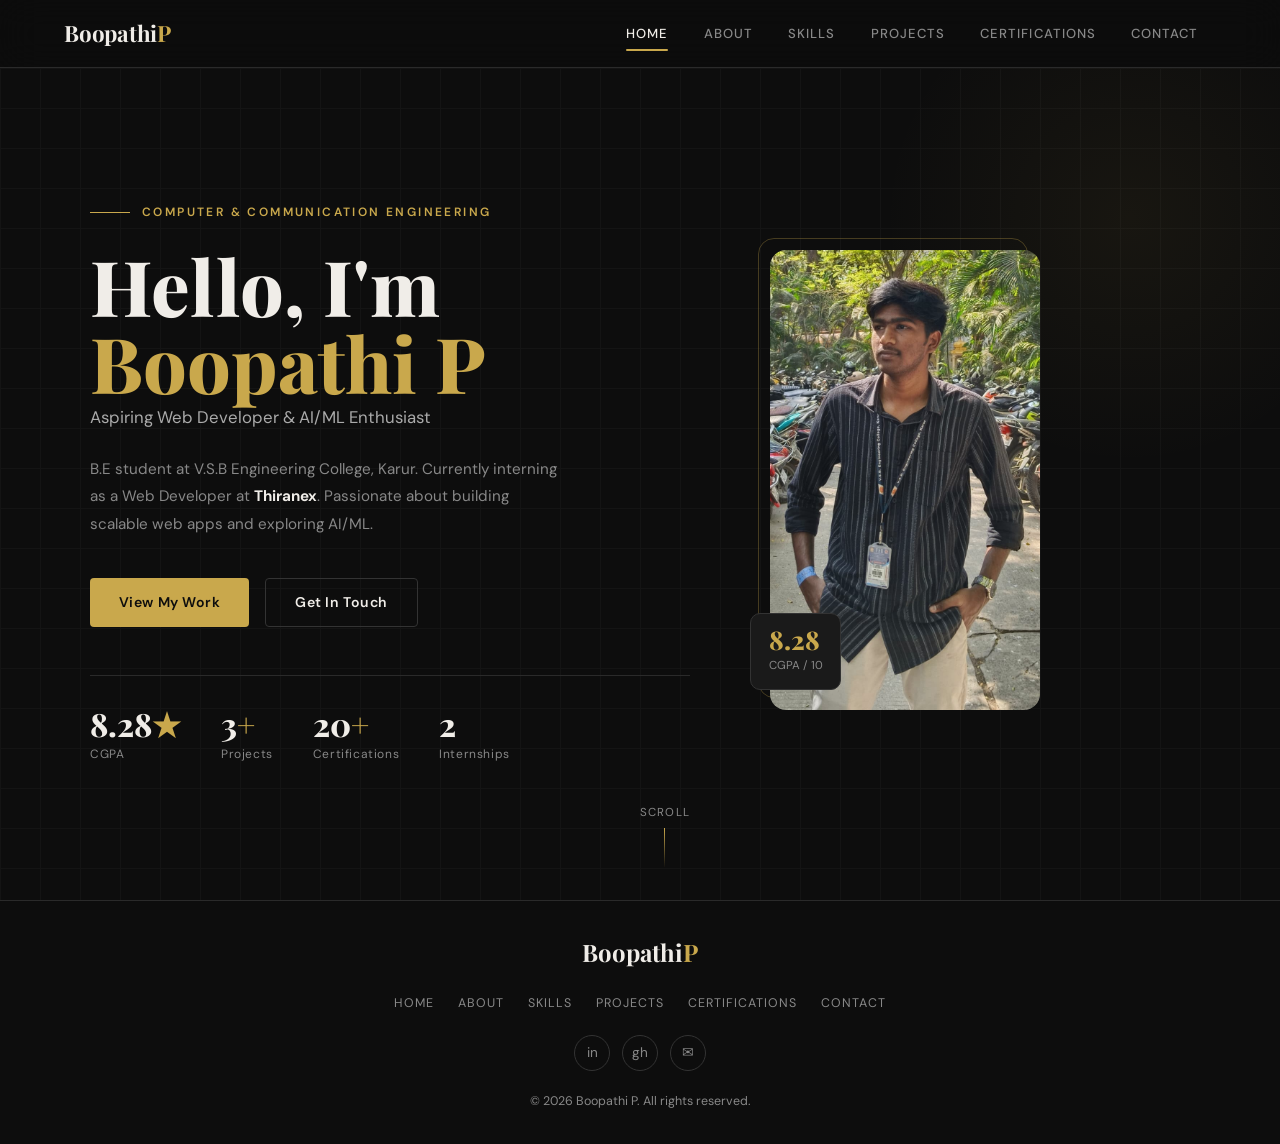
==== commit d72f2c19: "Update index.html" ====
--- a/index.html
+++ b/index.html
@@ -132,7 +132,7 @@
 
     @media (max-width: 900px) {
       .hero-inner { grid-template-columns: 1fr; }
-      .hero-photo-side { display: none; }
+      .hero-photo-side { display: block; }
     }
   </style>
 </head>
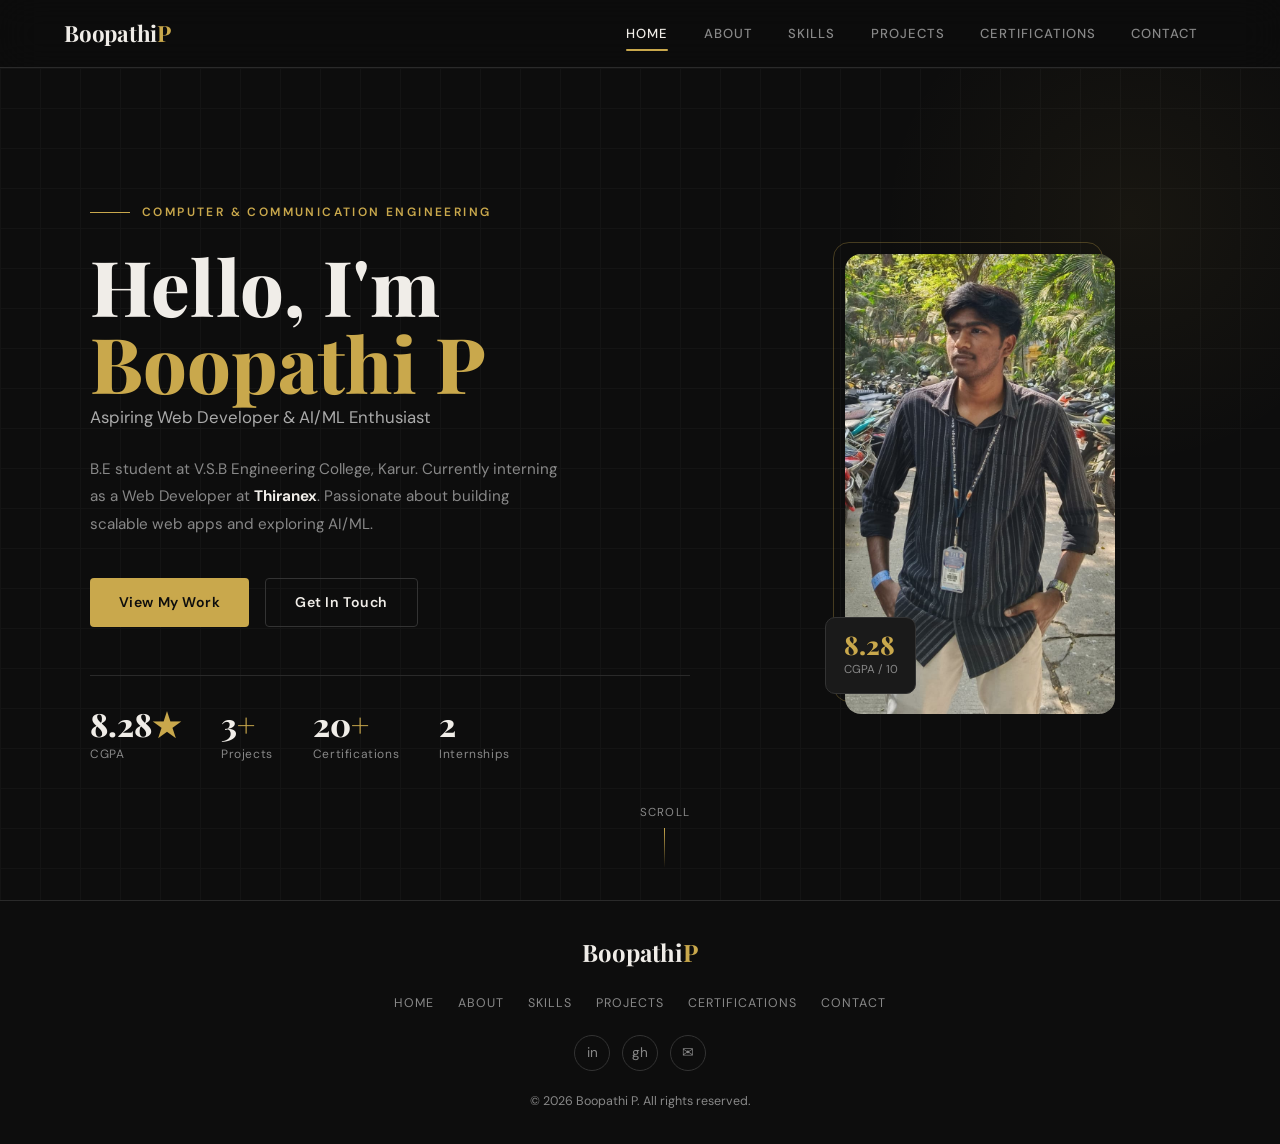
==== commit fc29a5f8: "Update index.html" ====
--- a/index.html
+++ b/index.html
@@ -61,7 +61,8 @@
     .stat-lbl { font-size: 0.75rem; color: var(--muted); margin-top: 0.3rem; letter-spacing: 0.05em; }
 
     /* Photo side */
-    .hero-photo-side { position: relative; }
+    .hero-photo-side { position: relative; display: flex;
+  justify-content: center; }
     .photo-frame {
       position: relative; display: inline-block;
     }
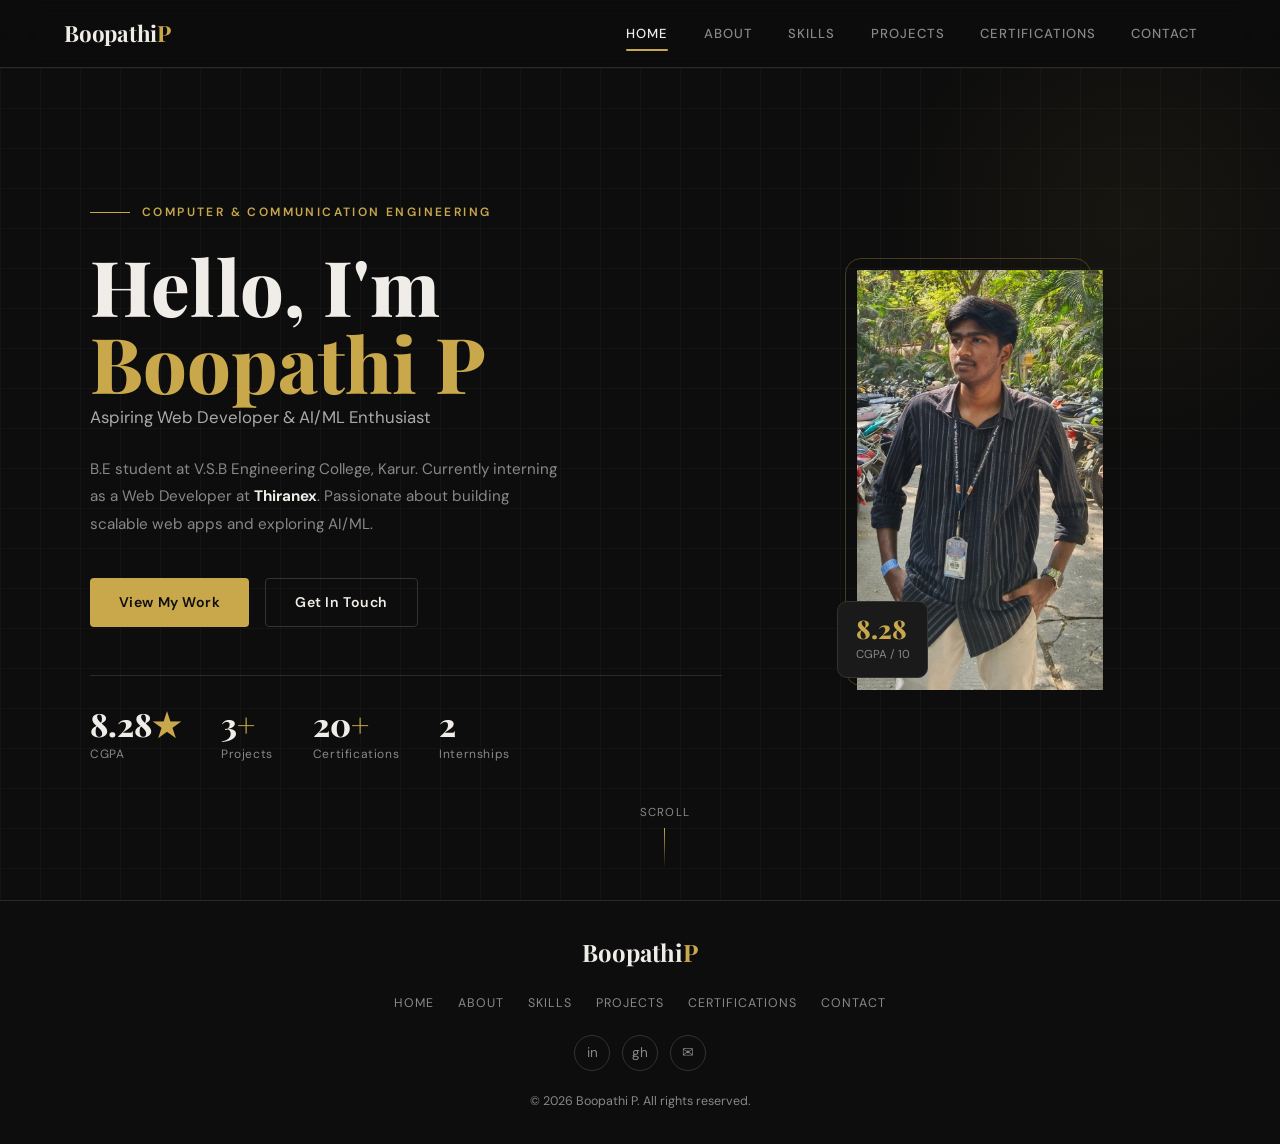
==== commit 39eebd01: "Update index.html" ====
--- a/index.html
+++ b/index.html
@@ -16,7 +16,7 @@
     .hero-inner {
       max-width: 1100px; margin: auto;
       display: grid; grid-template-columns: 1fr 420px;
-      gap: 5rem; align-items: center; width: 100%;
+      gap: 3rem; align-items: center; width: 100%;
     }
     .hero-eyebrow {
       display: flex; align-items: center; gap: 0.75rem;
@@ -67,13 +67,9 @@
       position: relative; display: inline-block;
     }
     .photo-frame img {
-      width: 100%; max-width: 380px;
-      height: 460px; object-fit: cover;
-      object-position: center top;
-      border-radius: 16px;
-      display: block;
-      filter: grayscale(10%);
-    }
+    max-width: 340px;
+    height: 420px;
+}
     .photo-frame::before {
       content: '';
       position: absolute;
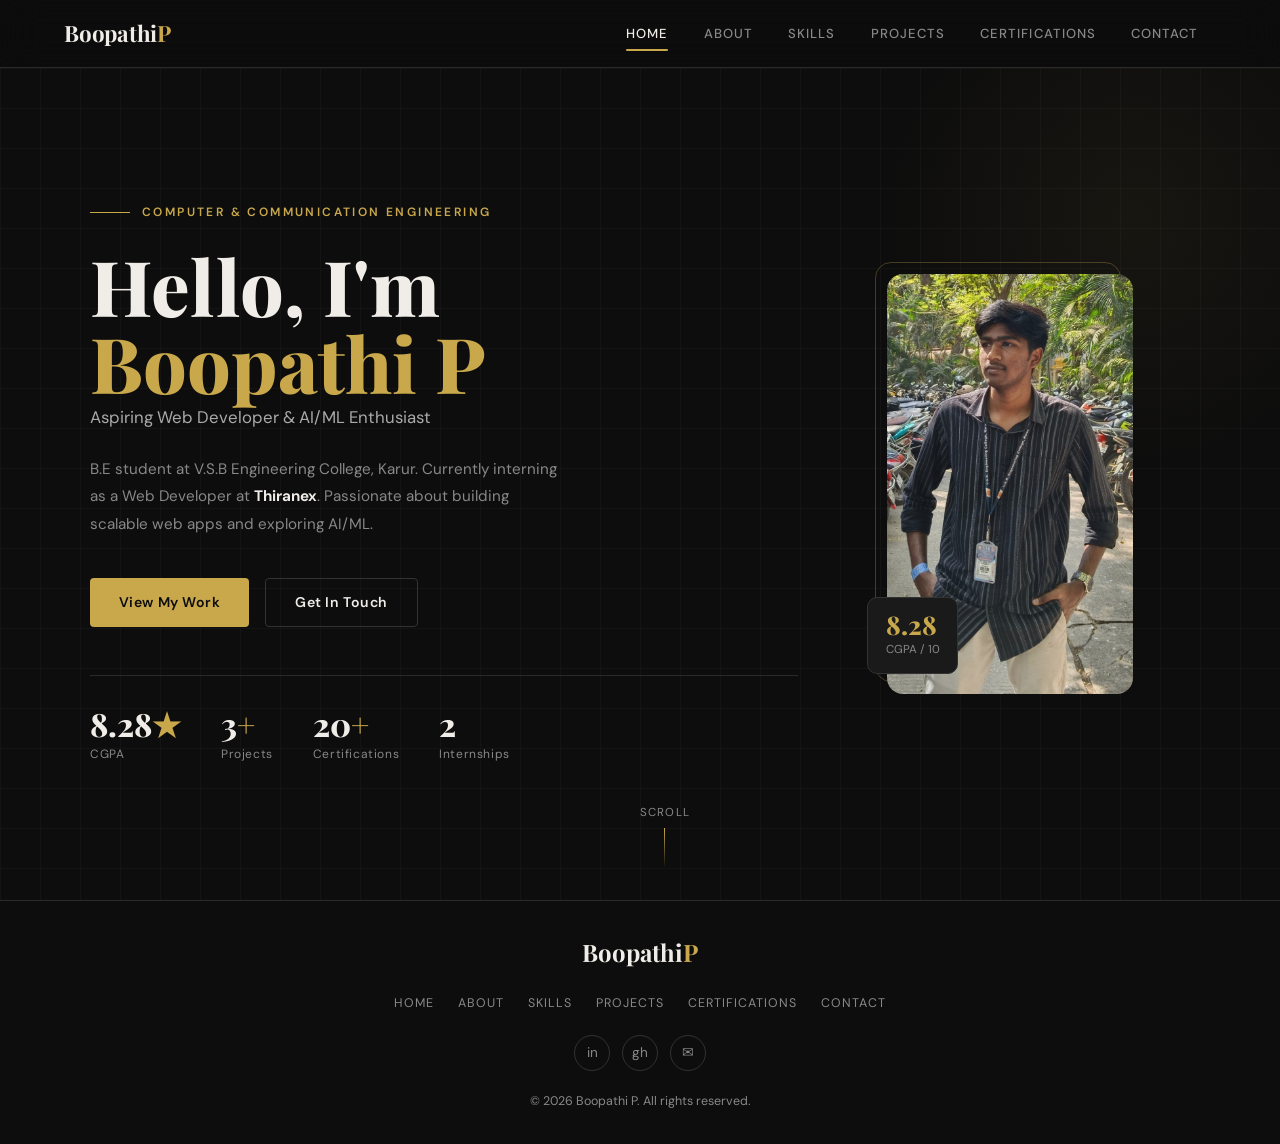
==== commit a335b41e: "Update index.html" ====
--- a/index.html
+++ b/index.html
@@ -10,14 +10,19 @@
     .hero {
       min-height: calc(100vh - var(--nav-h));
       display: flex; align-items: center;
+      justify-content: center;
       padding: 5vw;
       position: relative; overflow: hidden;
     }
     .hero-inner {
-      max-width: 1100px; margin: auto;
-      display: grid; grid-template-columns: 1fr 420px;
-      gap: 3rem; align-items: center; width: 100%;
-    }
+    max-width: 1100px;
+    margin: auto;
+    display: grid;
+    grid-template-columns: 1fr 360px;
+    gap: 2rem;
+    align-items: center;
+    width: 100%;
+}
     .hero-eyebrow {
       display: flex; align-items: center; gap: 0.75rem;
       margin-bottom: 1.5rem;
@@ -67,8 +72,14 @@
       position: relative; display: inline-block;
     }
     .photo-frame img {
-    max-width: 340px;
+    width: 100%;
+    max-width: 320px;
     height: 420px;
+    object-fit: cover;
+    object-position: center top;
+    border-radius: 16px;
+    display: block;
+    filter: grayscale(10%);
 }
     .photo-frame::before {
       content: '';
